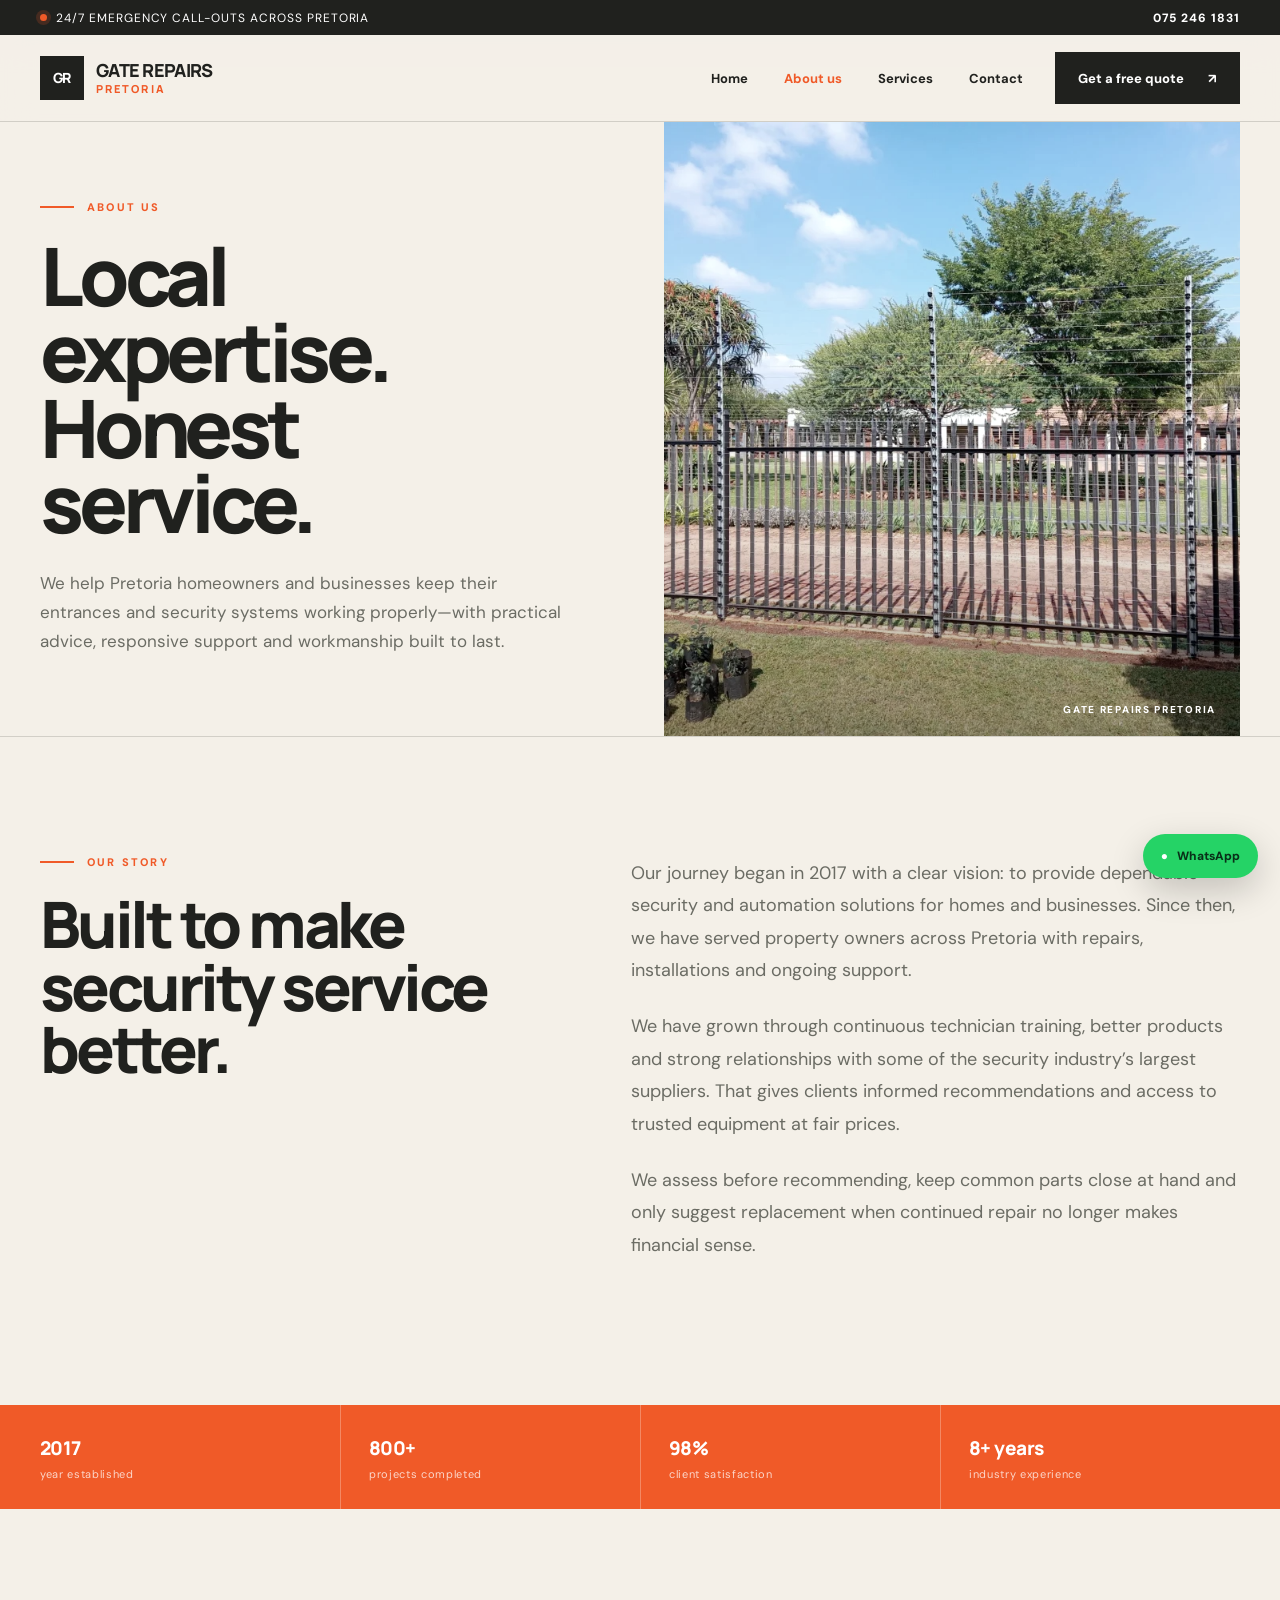
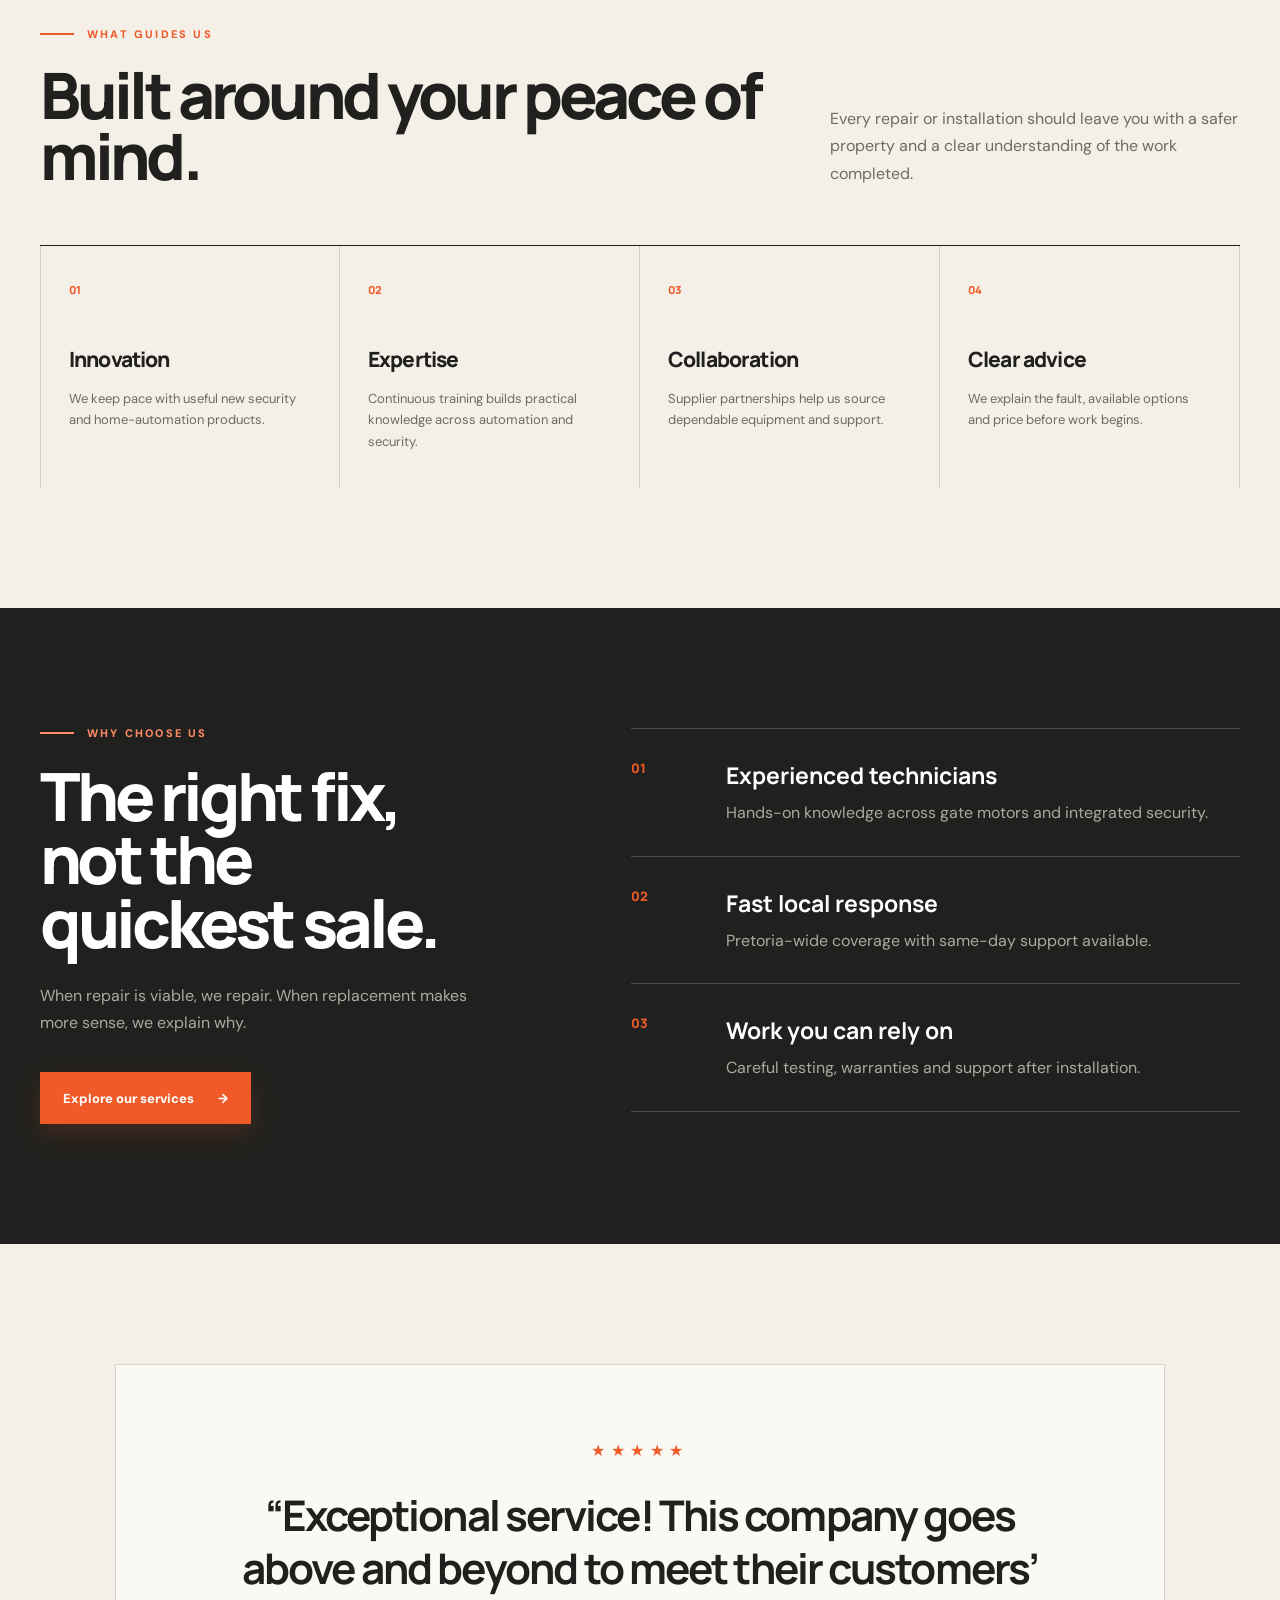
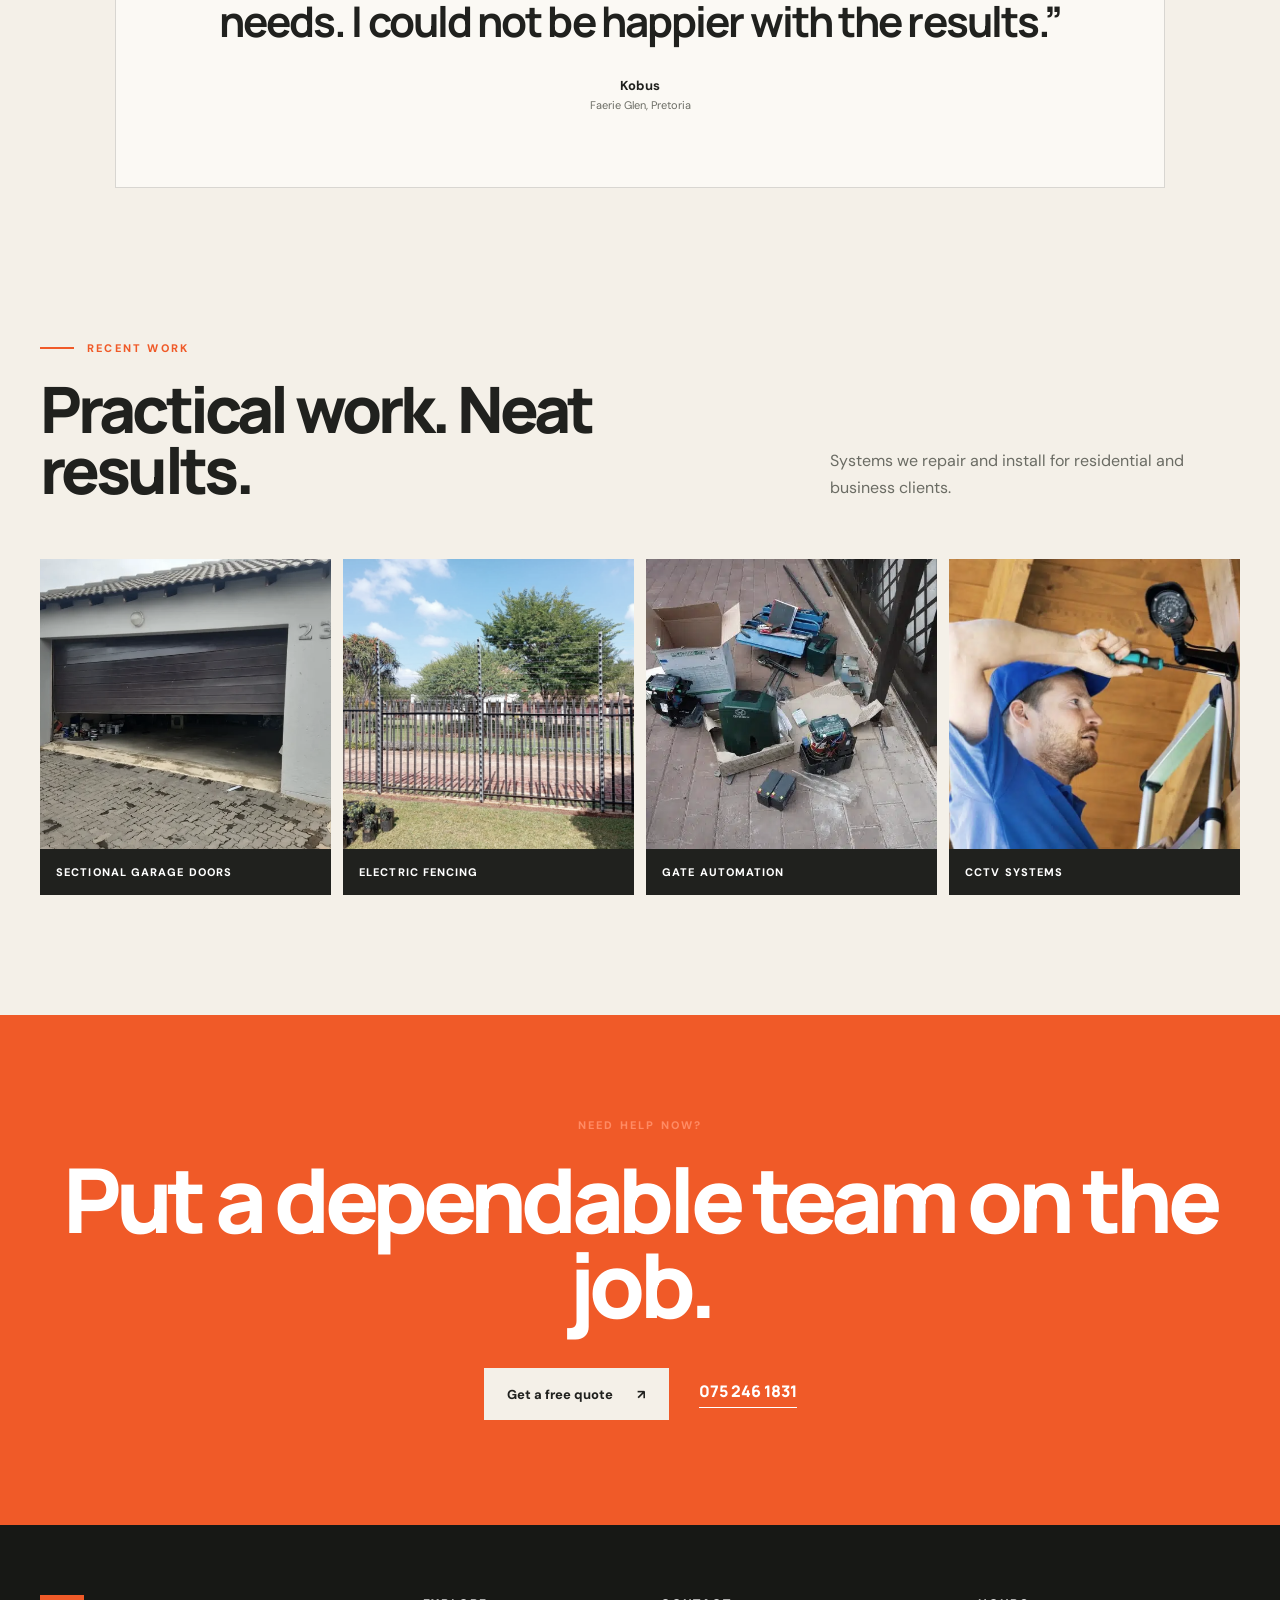
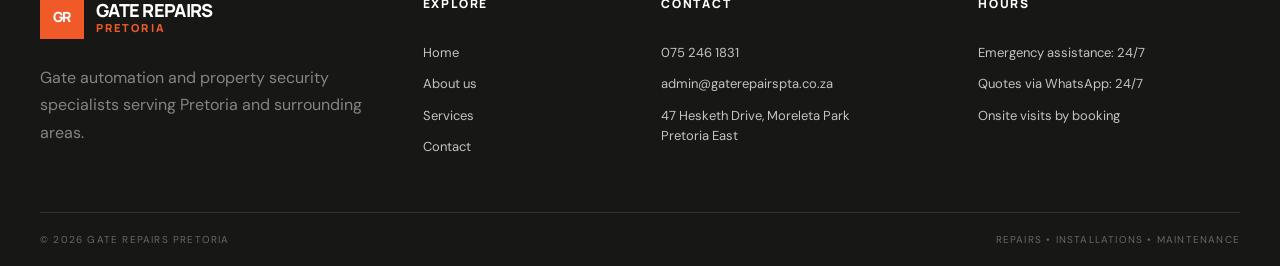
==== about.html @ d284ac5b "Convert website to static HTML structure" ====
<!doctype html>
<html lang="en">
<head>
  <meta charset="utf-8"><meta name="viewport" content="width=device-width,initial-scale=1">
  <title>About Us | Gate Repairs Pretoria</title><meta name="description" content="Our story, values and commitment to dependable gate automation and security services in Pretoria.">
  <link rel="preconnect" href="https://fonts.googleapis.com"><link rel="preconnect" href="https://fonts.gstatic.com" crossorigin><link href="https://fonts.googleapis.com/css2?family=DM+Sans:wght@400;500;600;700&amp;family=Manrope:wght@600;700;800&amp;display=swap" rel="stylesheet"><link rel="stylesheet" href="styles.css"><script src="script.js" defer></script>
</head>
<body>
  <a class="skip-link" href="#content">Skip to content</a>
  <div class="emergency-bar"><div class="shell emergency-inner"><span><i></i> 24/7 emergency call-outs across Pretoria</span><a href="tel:+27752461831">075 246 1831</a></div></div>
  <header class="site-header"><div class="shell nav-wrap"><a class="brand" href="index.html"><span class="brand-mark">GR</span><span>Gate Repairs<small>Pretoria</small></span></a><nav class="desktop-nav" aria-label="Main navigation"><a data-nav href="index.html">Home</a><a data-nav href="about.html">About us</a><a data-nav href="services.html">Services</a><a data-nav href="contact.html">Contact</a></nav><a class="button button-dark nav-cta" href="https://wa.me/27752461831?text=Hi%20Gate%20Repairs%20Pretoria%2C%20I%20would%20like%20a%20free%20quote." target="_blank" rel="noreferrer">Get a free quote <span>↗</span></a><details class="mobile-menu"><summary aria-label="Open navigation"><span></span><span></span><span></span></summary><div><a data-nav href="index.html">Home</a><a data-nav href="about.html">About us</a><a data-nav href="services.html">Services</a><a data-nav href="contact.html">Contact</a></div></details></div></header>
  <main id="content">
    <section class="inner-hero"><div class="shell inner-hero-grid"><div><p class="eyebrow">About us</p><h1>Local expertise. Honest service.</h1><p>We help Pretoria homeowners and businesses keep their entrances and security systems working properly—with practical advice, responsive support and workmanship built to last.</p></div><div class="inner-hero-image"><img src="images/electric-fence.webp" alt="Security installation at a Pretoria property"><span>Gate Repairs Pretoria</span></div></div></section>
    <section class="section story-section"><div class="shell story-grid"><div><p class="eyebrow">Our story</p><h2>Built to make security service better.</h2></div><div class="story-copy"><p>Our journey began in 2017 with a clear vision: to provide dependable security and automation solutions for homes and businesses. Since then, we have served property owners across Pretoria with repairs, installations and ongoing support.</p><p>We have grown through continuous technician training, better products and strong relationships with some of the security industry’s largest suppliers. That gives clients informed recommendations and access to trusted equipment at fair prices.</p><p>We assess before recommending, keep common parts close at hand and only suggest replacement when continued repair no longer makes financial sense.</p></div></div></section>
    <section class="about-proof"><div class="shell proof-grid"><div><strong>2017</strong><span>year established</span></div><div><strong>800+</strong><span>projects completed</span></div><div><strong>98%</strong><span>client satisfaction</span></div><div><strong>8+ years</strong><span>industry experience</span></div></div></section>
    <section class="section values-section"><div class="shell"><div class="section-heading"><div><p class="eyebrow">What guides us</p><h2>Built around your peace of mind.</h2></div><p>Every repair or installation should leave you with a safer property and a clear understanding of the work completed.</p></div><div class="value-grid"><article><span>01</span><h3>Innovation</h3><p>We keep pace with useful new security and home-automation products.</p></article><article><span>02</span><h3>Expertise</h3><p>Continuous training builds practical knowledge across automation and security.</p></article><article><span>03</span><h3>Collaboration</h3><p>Supplier partnerships help us source dependable equipment and support.</p></article><article><span>04</span><h3>Clear advice</h3><p>We explain the fault, available options and price before work begins.</p></article></div></div></section>
    <section class="section process"><div class="shell process-grid"><div class="process-intro"><p class="eyebrow light">Why choose us</p><h2>The right fix, not the quickest sale.</h2><p>When repair is viable, we repair. When replacement makes more sense, we explain why.</p><a class="button button-orange" href="services.html">Explore our services <span>→</span></a></div><ol class="steps"><li><span>01</span><div><h3>Experienced technicians</h3><p>Hands-on knowledge across gate motors and integrated security.</p></div></li><li><span>02</span><div><h3>Fast local response</h3><p>Pretoria-wide coverage with same-day support available.</p></div></li><li><span>03</span><div><h3>Work you can rely on</h3><p>Careful testing, warranties and support after installation.</p></div></li></ol></div></section>
    <section class="section testimonial-section"><div class="shell testimonial-card"><div class="stars">★★★★★</div><blockquote>“Exceptional service! This company goes above and beyond to meet their customers’ needs. I could not be happier with the results.”</blockquote><p><strong>Kobus</strong><span>Faerie Glen, Pretoria</span></p></div></section>
    <section class="section gallery-section"><div class="shell"><div class="section-heading"><div><p class="eyebrow">Recent work</p><h2>Practical work. Neat results.</h2></div><p>Systems we repair and install for residential and business clients.</p></div><div class="about-gallery"><figure><img src="images/garage-door.webp" alt="Sectional garage door installation"><figcaption>Sectional garage doors</figcaption></figure><figure><img src="images/electric-fence.webp" alt="Electric fence installation"><figcaption>Electric fencing</figcaption></figure><figure><img src="images/gate-motor.webp" alt="Gate motor repair"><figcaption>Gate automation</figcaption></figure><figure><img src="images/cctv.webp" alt="Security camera installation"><figcaption>CCTV systems</figcaption></figure></div></div></section>
    <section class="cta-section"><div class="shell cta-inner"><p class="eyebrow light">Need help now?</p><h2>Put a dependable team on the job.</h2><div><a class="button button-light" href="https://wa.me/27752461831?text=Hi%20Gate%20Repairs%20Pretoria%2C%20I%20would%20like%20a%20free%20quote." target="_blank" rel="noreferrer">Get a free quote <span>↗</span></a><a class="cta-call" href="tel:+27752461831">075 246 1831</a></div></div></section>
  </main>
  <footer><div class="shell footer-grid"><div><a class="brand brand-light" href="index.html"><span class="brand-mark">GR</span><span>Gate Repairs<small>Pretoria</small></span></a><p>Gate automation and property security specialists serving Pretoria and surrounding areas.</p></div><div><h3>Explore</h3><a href="index.html">Home</a><a href="about.html">About us</a><a href="services.html">Services</a><a href="contact.html">Contact</a></div><div><h3>Contact</h3><a href="tel:+27752461831">075 246 1831</a><a href="mailto:admin@gaterepairspta.co.za">admin@gaterepairspta.co.za</a><span>47 Hesketh Drive, Moreleta Park<br>Pretoria East</span></div><div><h3>Hours</h3><span>Emergency assistance: 24/7</span><span>Quotes via WhatsApp: 24/7</span><span>Onsite visits by booking</span></div></div><div class="shell footer-bottom"><span>© <span data-year></span> Gate Repairs Pretoria</span><span>Repairs • Installations • Maintenance</span></div></footer>
  <a class="floating-whatsapp" href="https://wa.me/27752461831" target="_blank" rel="noreferrer" aria-label="Chat on WhatsApp"><span>●</span> WhatsApp</a>
</body>
</html>
---- styles.css ----
:root { --cream:#f4f0e8; --paper:#fbf9f4; --ink:#20211e; --orange:#f05a28; --muted:#6b6c64; --line:rgba(32,33,30,.16); --font-display:"Manrope",Arial,sans-serif; --font-body:"DM Sans",Arial,sans-serif; }
* { box-sizing:border-box; }
html { scroll-behavior:smooth; }
body { margin:0; background:var(--cream); color:var(--ink); font-family:var(--font-body),Arial,sans-serif; }
a { color:inherit; text-decoration:none; }
img { display:block; width:100%; }
.skip-link { position:fixed; left:16px; top:-60px; z-index:100; padding:12px 18px; color:white; background:var(--orange); font-weight:800; }
.skip-link:focus { top:16px; }
.desktop-nav a.current { color:var(--orange); }
.shell { width:min(1380px,calc(100% - 80px)); margin-inline:auto; }
.emergency-bar { background:var(--ink); color:white; font-size:12px; letter-spacing:.08em; text-transform:uppercase; }
.emergency-inner { min-height:35px; display:flex; align-items:center; justify-content:space-between; }
.emergency-inner span { display:flex; align-items:center; gap:9px; }
.emergency-inner i { width:7px; height:7px; border-radius:50%; background:var(--orange); box-shadow:0 0 0 4px rgba(240,90,40,.18); }
.emergency-inner a { font-weight:800; }
.site-header { position:sticky; top:0; z-index:30; border-bottom:1px solid var(--line); background:rgba(244,240,232,.94); backdrop-filter:blur(16px); }
.nav-wrap { height:86px; display:flex; align-items:center; justify-content:space-between; gap:32px; }
.brand { display:flex; align-items:center; gap:12px; font-family:var(--font-display),sans-serif; font-weight:800; line-height:.9; font-size:18px; text-transform:uppercase; letter-spacing:-.04em; }
.brand small { display:block; color:var(--orange); font-size:11px; letter-spacing:.19em; margin-top:5px; }
.brand-mark { display:grid; place-items:center; width:44px; height:44px; color:white; background:var(--ink); font-size:14px; letter-spacing:-.04em; }
nav { display:flex; gap:36px; margin-left:auto; }
nav a { font-size:13px; font-weight:700; transition:color .2s ease; }
nav a:hover { color:var(--orange); }
.button { min-height:52px; padding:0 22px; display:inline-flex; align-items:center; justify-content:center; gap:24px; border:1px solid transparent; font-size:13px; font-weight:800; transition:transform .22s ease,box-shadow .22s ease,background .22s ease; }
.button:hover { transform:translateY(-2px); }
.button-dark { color:white; background:var(--ink); }
.button-orange { color:white; background:var(--orange); box-shadow:0 10px 25px rgba(240,90,40,.18); }
.button-light { color:var(--ink); background:var(--cream); }
.hero { overflow:hidden; }
.hero-grid { display:grid; grid-template-columns:52% 48%; min-height:680px; }
.hero-copy { padding:102px 7vw 64px 0; display:flex; flex-direction:column; justify-content:center; }
.eyebrow { margin:0 0 25px; color:var(--orange); font-size:11px; line-height:1; font-weight:800; letter-spacing:.2em; text-transform:uppercase; }
.eyebrow:before { content:""; display:inline-block; width:34px; height:2px; background:currentColor; margin:0 13px 3px 0; }
.eyebrow.light { color:#ff8b64; }
.hero h1,.section h2,.areas h2,.cta-section h2 { margin:0; font-family:var(--font-display),sans-serif; font-weight:800; letter-spacing:-.06em; line-height:.95; }
.hero h1 { font-size:clamp(54px,5.4vw,86px); }
.hero h1 em { color:var(--orange); font-style:normal; }
.hero-lede { max-width:650px; margin:30px 0 34px; color:var(--muted); font-size:18px; line-height:1.65; }
.hero-actions { display:flex; align-items:center; gap:32px; }
.text-link { font-size:14px; font-weight:800; padding-bottom:5px; border-bottom:1px solid var(--ink); }
.text-link span { margin-left:18px; }
.brand-list { margin-top:auto; padding-top:55px; display:flex; align-items:center; flex-wrap:wrap; gap:22px; color:#55564f; }
.brand-list span { font-size:10px; text-transform:uppercase; letter-spacing:.16em; margin-right:10px; }
.brand-list b { font-family:var(--font-display); font-size:12px; letter-spacing:.05em; }
.hero-media { position:relative; min-height:680px; overflow:hidden; }
.hero-media:after { content:""; position:absolute; inset:0; background:linear-gradient(180deg,transparent 55%,rgba(0,0,0,.32)); pointer-events:none; }
.hero-media>img { height:100%; object-fit:cover; filter:saturate(.72) contrast(1.05); transition:transform .8s ease; }
.hero-media:hover>img { transform:scale(1.025); }
.availability-card { position:absolute; z-index:2; left:26px; bottom:28px; background:var(--cream); padding:18px 24px; display:flex; align-items:center; gap:14px; min-width:280px; }
.availability-card strong,.availability-card small { display:block; }
.availability-card strong { font-size:13px; }
.availability-card small { color:var(--muted); font-size:11px; margin-top:4px; }
.pulse { width:10px; height:10px; border-radius:50%; background:#34a853; box-shadow:0 0 0 5px rgba(52,168,83,.15); }
.hero-stamp { position:absolute; z-index:3; top:0; right:0; background:var(--orange); color:white; display:flex; gap:12px; align-items:center; padding:18px 22px; }
.hero-stamp strong { font:800 24px var(--font-display); }
.hero-stamp span { border-left:1px solid rgba(255,255,255,.4); padding-left:12px; font-size:9px; text-transform:uppercase; letter-spacing:.12em; }
.proof { background:var(--ink); color:white; }
.proof-grid { display:grid; grid-template-columns:repeat(4,1fr); }
.proof-grid div { padding:30px 0 28px 28px; border-left:1px solid rgba(255,255,255,.13); }
.proof-grid div:first-child { padding-left:0; border-left:0; }
.proof-grid strong,.proof-grid span { display:block; }
.proof-grid strong { font:800 19px var(--font-display); letter-spacing:-.03em; }
.proof-grid span { color:#aaa9a2; margin-top:6px; font-size:11px; letter-spacing:.06em; }
.section { padding:120px 0; }
.section-heading { display:grid; grid-template-columns:1fr 410px; gap:60px; align-items:end; margin-bottom:58px; }
.section-heading h2,.faq-grid h2 { font-size:clamp(44px,5vw,72px); }
.section-heading>p,.faq-grid>div>p:last-child { color:var(--muted); font-size:16px; line-height:1.7; margin:0; }
.service-grid { display:grid; grid-template-columns:repeat(4,1fr); border-top:1px solid var(--ink); }
.service-card { border-right:1px solid var(--line); transition:background .25s ease,color .25s ease,transform .25s ease; }
.service-card:first-child { border-left:1px solid var(--line); }
.service-card:hover { background:var(--ink); color:white; transform:translateY(-4px); }
.service-image { height:235px; position:relative; overflow:hidden; }
.service-image img { height:100%; object-fit:cover; filter:grayscale(.25); transition:transform .5s ease; }
.service-card:hover .service-image img { transform:scale(1.05); }
.service-image span { position:absolute; top:0; left:0; padding:12px 14px; background:var(--orange); color:white; font:800 12px var(--font-display); }
.service-body { padding:30px 25px 34px; }
.service-body h3 { margin:0 0 15px; font:800 21px var(--font-display); letter-spacing:-.035em; }
.service-body p { min-height:95px; color:var(--muted); line-height:1.6; font-size:13px; }
.service-card:hover .service-body p { color:#b5b4ae; }
.service-body a { display:flex; justify-content:space-between; padding-top:20px; border-top:1px solid currentColor; font-size:12px; font-weight:800; }
.process { background:var(--ink); color:white; }
.process-grid { display:grid; grid-template-columns:.85fr 1.15fr; gap:11vw; align-items:start; }
.process-intro h2 { font-size:clamp(45px,5.2vw,76px); }
.process-intro>p:nth-of-type(2) { color:#aaa9a2; font-size:16px; line-height:1.7; max-width:530px; margin:28px 0 36px; }
.steps { margin:0; padding:0; list-style:none; border-top:1px solid rgba(255,255,255,.18); }
.steps li { display:grid; grid-template-columns:70px 1fr; gap:25px; padding:30px 0; border-bottom:1px solid rgba(255,255,255,.18); }
.steps>li>span { color:var(--orange); font:800 13px var(--font-display); }
.steps h3 { margin:0 0 9px; font:700 23px var(--font-display); }
.steps p { color:#aaa9a2; margin:0; line-height:1.6; }
.section-heading.compact h2 { font-size:clamp(44px,5vw,68px); }
.plan-grid { display:grid; grid-template-columns:repeat(3,1fr); gap:20px; align-items:stretch; }
.plan-card { position:relative; padding:38px; border:1px solid var(--line); background:var(--paper); }
.plan-card.featured { border-color:var(--ink); background:var(--ink); color:white; transform:translateY(-10px); }
.popular { position:absolute; right:0; top:0; color:white; background:var(--orange); padding:9px 13px; font-size:9px; font-weight:800; letter-spacing:.12em; text-transform:uppercase; }
.plan-card>p { margin:0 0 30px; color:var(--orange); text-transform:uppercase; letter-spacing:.14em; font-size:11px; font-weight:800; }
.price { display:flex; align-items:end; gap:8px; padding-bottom:25px; border-bottom:1px solid var(--line); }
.featured .price { border-color:rgba(255,255,255,.18); }
.price strong { font:800 50px var(--font-display); letter-spacing:-.06em; }
.price span { color:var(--muted); font-size:12px; padding-bottom:9px; }
.plan-card ul { margin:28px 0 38px; padding:0; list-style:none; display:grid; gap:15px; }
.plan-card li { display:flex; gap:12px; color:var(--muted); font-size:13px; }
.plan-card li span { color:var(--orange); }
.featured li,.featured .price span { color:#b6b5af; }
.plan-card>a { display:flex; justify-content:space-between; font-size:12px; font-weight:800; padding-top:18px; border-top:1px solid var(--line); }
.featured>a { border-color:rgba(255,255,255,.18); }
.areas { padding:110px 0; background:var(--orange); color:white; }
.areas-grid { display:grid; grid-template-columns:.85fr 1.15fr; gap:10vw; }
.areas h2 { font-size:clamp(44px,5vw,72px); }
.areas .eyebrow { color:white; }
.area-list { display:grid; grid-template-columns:1fr 1fr; }
.area-list span { padding:18px 8px; border-bottom:1px solid rgba(255,255,255,.3); font:700 15px var(--font-display); }
.area-list b { opacity:.65; font-size:10px; letter-spacing:.08em; margin-right:18px; }
.faq-grid { display:grid; grid-template-columns:.75fr 1.25fr; gap:10vw; }
.faq-grid>div>p:last-child { margin-top:28px; max-width:390px; }
.faq-list { border-top:1px solid var(--ink); }
.faq-list details { border-bottom:1px solid var(--line); padding:0 3px; }
.faq-list summary { cursor:pointer; list-style:none; padding:25px 0; display:flex; justify-content:space-between; font:700 18px var(--font-display); }
.faq-list summary::-webkit-details-marker { display:none; }
.faq-list summary span { color:var(--orange); font-size:24px; transition:transform .2s ease; }
.faq-list details[open] summary span { transform:rotate(45deg); }
.faq-list details p { color:var(--muted); line-height:1.7; margin:0; padding:0 50px 25px 0; }
.cta-section { padding:105px 0; background:var(--orange); color:white; }
.cta-inner { text-align:center; }
.cta-inner .eyebrow:before { display:none; }
.cta-section h2 { font-size:clamp(54px,7vw,100px); }
.cta-inner>div { margin-top:42px; display:flex; justify-content:center; align-items:center; gap:30px; }
.cta-call { font:800 16px var(--font-display); border-bottom:1px solid white; padding-bottom:5px; }
footer { padding:70px 0 20px; color:#c4c3bd; background:#171815; }
.footer-grid { display:grid; grid-template-columns:1.25fr .7fr 1fr 1fr; gap:55px; }
.brand-light { color:white; }
.brand-light .brand-mark { background:var(--orange); }
.footer-grid>div:first-child>p { max-width:380px; line-height:1.7; margin:25px 0 0; color:#85857f; }
.footer-grid h3 { color:white; margin:0 0 20px; font:800 12px var(--font-display); text-transform:uppercase; letter-spacing:.15em; }
.footer-grid div:not(:first-child) { display:flex; flex-direction:column; gap:11px; font-size:13px; line-height:1.55; }
.footer-grid a:hover { color:var(--orange); }
.footer-bottom { margin-top:55px; padding-top:20px; border-top:1px solid rgba(255,255,255,.11); display:flex; justify-content:space-between; color:#676862; font-size:10px; text-transform:uppercase; letter-spacing:.12em; }
.floating-whatsapp { position:fixed; right:22px; bottom:22px; z-index:40; display:flex; gap:9px; align-items:center; background:#25d366; color:#092f18; padding:14px 18px; border-radius:30px; font-size:12px; font-weight:800; box-shadow:0 12px 35px rgba(0,0,0,.2); transition:transform .2s ease; }
.floating-whatsapp:hover { transform:translateY(-3px); }
.floating-whatsapp span { color:white; }
.mobile-menu { display:none; position:relative; }
.mobile-menu summary { list-style:none; width:42px; height:42px; display:grid; place-content:center; gap:5px; cursor:pointer; background:var(--ink); }
.mobile-menu summary::-webkit-details-marker { display:none; }
.mobile-menu summary span { width:18px; height:2px; background:white; display:block; }
.mobile-menu>div { position:absolute; right:0; top:52px; width:220px; padding:8px; background:var(--ink); color:white; box-shadow:0 18px 40px rgba(0,0,0,.22); }
.mobile-menu a { display:block; padding:15px 14px; border-bottom:1px solid rgba(255,255,255,.12); font-size:13px; font-weight:700; }
.mobile-menu a:last-child { border-bottom:0; }
.center-link { display:flex; justify-content:center; margin-top:45px; }

.inner-hero { border-bottom:1px solid var(--line); overflow:hidden; }
.inner-hero-grid { min-height:560px; display:grid; grid-template-columns:52% 48%; }
.inner-hero-grid>div:first-child { display:flex; flex-direction:column; justify-content:center; padding:80px 7vw 80px 0; }
.inner-hero h1 { margin:0; max-width:760px; font:800 clamp(54px,6.3vw,96px)/.94 var(--font-display); letter-spacing:-.065em; }
.inner-hero-grid>div:first-child>p:last-child { max-width:650px; margin:28px 0 0; color:var(--muted); font-size:17px; line-height:1.7; }
.inner-hero-image { position:relative; min-height:560px; overflow:hidden; }
.inner-hero-image:after { content:""; position:absolute; inset:0; background:linear-gradient(180deg,transparent 60%,rgba(0,0,0,.35)); }
.inner-hero-image img { width:100%; height:100%; object-fit:cover; filter:saturate(.72) contrast(1.04); }
.inner-hero-image span { position:absolute; z-index:2; right:24px; bottom:20px; color:white; font-size:10px; font-weight:800; letter-spacing:.17em; text-transform:uppercase; }
.story-grid { display:grid; grid-template-columns:.85fr 1.15fr; gap:11vw; }
.story-grid h2,.contact-intro h2 { margin:0; font:800 clamp(44px,5vw,72px)/.98 var(--font-display); letter-spacing:-.055em; }
.story-copy { font-size:18px; line-height:1.8; color:var(--muted); }
.story-copy p { margin:0 0 24px; }
.about-proof { background:var(--orange); color:white; }
.about-proof .proof-grid div { border-color:rgba(255,255,255,.28); }
.about-proof .proof-grid span { color:rgba(255,255,255,.75); }
.value-grid { display:grid; grid-template-columns:repeat(4,1fr); border-top:1px solid var(--ink); }
.value-grid article { padding:32px 28px 36px; border-right:1px solid var(--line); }
.value-grid article:first-child { border-left:1px solid var(--line); }
.value-grid article>span { color:var(--orange); font:800 11px var(--font-display); }
.value-grid h3 { margin:46px 0 15px; font:800 21px var(--font-display); letter-spacing:-.04em; }
.value-grid p { margin:0; color:var(--muted); font-size:13px; line-height:1.65; }
.service-detail-list { border-top:1px solid var(--ink); }
.service-detail-list article { display:grid; grid-template-columns:42% 58%; min-height:450px; border-bottom:1px solid var(--line); }
.service-detail-list article:nth-child(even) .detail-image { order:2; }
.service-detail-list article:nth-child(even) .detail-copy { padding-left:0; padding-right:8vw; }
.detail-image { position:relative; overflow:hidden; }
.detail-image img { height:100%; object-fit:cover; filter:saturate(.75); transition:transform .55s ease; }
.service-detail-list article:hover .detail-image img { transform:scale(1.025); }
.detail-image span { position:absolute; left:0; top:0; padding:13px 15px; color:white; background:var(--orange); font:800 12px var(--font-display); }
.detail-copy { padding:65px 0 60px 8vw; display:flex; flex-direction:column; align-items:flex-start; justify-content:center; }
.detail-copy .eyebrow { max-width:470px; line-height:1.5; }
.detail-copy h2 { font-size:clamp(40px,4.7vw,67px); }
.detail-copy>p:not(.eyebrow) { max-width:650px; color:var(--muted); line-height:1.75; margin:24px 0 18px; }
.detail-copy strong { font-size:12px; color:var(--orange); margin-bottom:32px; }
.contact-grid { display:grid; grid-template-columns:.72fr 1.28fr; gap:8vw; align-items:start; }
.contact-intro>p:last-child { max-width:440px; color:var(--muted); line-height:1.75; margin-top:28px; }
.contact-cards { display:grid; grid-template-columns:1fr 1fr; border-top:1px solid var(--ink); border-left:1px solid var(--line); }
.contact-card { min-height:290px; padding:28px; border-right:1px solid var(--line); border-bottom:1px solid var(--line); display:flex; flex-direction:column; transition:background .25s ease,color .25s ease; }
.contact-card:hover,.contact-card.primary { background:var(--ink); color:white; }
.contact-card>span { color:var(--orange); font:800 11px var(--font-display); }
.contact-card small { margin-top:40px; color:var(--orange); text-transform:uppercase; letter-spacing:.15em; font-size:9px; font-weight:800; }
.contact-card h3 { margin:10px 0 9px; font:800 24px var(--font-display); letter-spacing:-.04em; overflow-wrap:anywhere; }
.contact-card p { margin:0; color:var(--muted); line-height:1.6; font-size:13px; }
.contact-card:hover p,.contact-card.primary p { color:#aaa9a2; }
.contact-card b { margin-top:auto; padding-top:25px; font-size:11px; }
.contact-band { padding:100px 0; background:var(--ink); color:white; }
.contact-band-grid { display:grid; grid-template-columns:.9fr 1.1fr; gap:10vw; }
.contact-band h2 { margin:0; font:800 clamp(42px,5vw,68px)/.98 var(--font-display); letter-spacing:-.055em; }
.contact-band ol { margin:0; padding:0; list-style:none; border-top:1px solid rgba(255,255,255,.18); }
.contact-band li { padding:20px 0; border-bottom:1px solid rgba(255,255,255,.18); color:#c1c0ba; }
.contact-band li span { display:inline-block; width:60px; color:var(--orange); font:800 11px var(--font-display); }
.coverage-grid { display:grid; grid-template-columns:repeat(4,1fr); border-top:1px solid var(--ink); border-left:1px solid var(--line); }
.coverage-grid span { padding:25px 20px; border-right:1px solid var(--line); border-bottom:1px solid var(--line); font:700 15px var(--font-display); }
.coverage-grid b { display:block; color:var(--orange); font-size:9px; letter-spacing:.12em; margin-bottom:18px; }
.home-service-grid { grid-template-columns:repeat(3,1fr); }
.home-service-grid .service-card:nth-child(4) { border-left:1px solid var(--line); }
.testimonial-section { padding-bottom:35px; }
.testimonial-card { max-width:1050px; text-align:center; padding:75px 8vw; border:1px solid var(--line); background:var(--paper); }
.stars { color:var(--orange); letter-spacing:.35em; margin-bottom:28px; }
.testimonial-card blockquote { margin:0 auto; max-width:850px; font:700 clamp(28px,3.3vw,48px)/1.25 var(--font-display); letter-spacing:-.045em; }
.testimonial-card>p { margin:30px 0 0; }
.testimonial-card strong,.testimonial-card span { display:block; }
.testimonial-card strong { font-size:13px; }
.testimonial-card span { color:var(--muted); font-size:11px; margin-top:4px; }
.about-gallery { display:grid; grid-template-columns:repeat(4,1fr); gap:12px; }
.about-gallery figure { margin:0; background:var(--ink); overflow:hidden; }
.about-gallery img { height:290px; object-fit:cover; filter:saturate(.7); transition:transform .45s ease; }
.about-gallery figure:hover img { transform:scale(1.035); }
.about-gallery figcaption { padding:16px; color:white; font-size:11px; font-weight:800; text-transform:uppercase; letter-spacing:.1em; }
.service-directory { position:sticky; top:121px; z-index:20; color:white; background:var(--ink); border-top:1px solid rgba(255,255,255,.1); }
.service-directory .shell { min-height:62px; display:flex; align-items:center; gap:28px; overflow-x:auto; scrollbar-width:none; }
.service-directory .shell::-webkit-scrollbar { display:none; }
.service-directory span { color:#83847e; font-size:9px; font-weight:800; text-transform:uppercase; letter-spacing:.15em; white-space:nowrap; }
.service-directory a { padding:22px 0; color:#cac9c4; font-size:11px; font-weight:800; white-space:nowrap; transition:color .2s ease; }
.service-directory a:hover { color:var(--orange); }
.overview-grid { display:grid; grid-template-columns:repeat(3,1fr); border-top:1px solid var(--ink); border-left:1px solid var(--line); }
.overview-grid article { min-height:260px; display:flex; flex-direction:column; padding:30px; border-right:1px solid var(--line); border-bottom:1px solid var(--line); }
.overview-grid article>span { color:var(--orange); font:800 11px var(--font-display); }
.overview-grid h3 { margin:35px 0 12px; font:800 24px var(--font-display); letter-spacing:-.04em; }
.overview-grid p { margin:0; color:var(--muted); line-height:1.65; }
.overview-grid a { margin-top:auto; padding-top:28px; font-size:11px; font-weight:800; }
.guide-section { padding:120px 0; scroll-margin-top:180px; }
.guide-section.tinted { background:#e8e2d7; }
.guide-section.dark { color:white; background:var(--ink); }
.guide-layout { display:grid; grid-template-columns:.78fr 1.22fr; gap:10vw; }
.guide-aside { position:sticky; top:205px; align-self:start; }
.guide-aside h2,.guide-heading h2 { margin:0; font:800 clamp(45px,5.2vw,74px)/.96 var(--font-display); letter-spacing:-.06em; }
.guide-aside img { height:310px; object-fit:cover; margin-top:42px; filter:saturate(.65); }
.guide-lede { margin:0 0 45px; font-size:20px; line-height:1.75; color:#c3c2bc; }
.feature-list { display:grid; grid-template-columns:1fr 1fr; border-top:1px solid rgba(255,255,255,.18); border-left:1px solid rgba(255,255,255,.18); }
.feature-list article { padding:26px; border-right:1px solid rgba(255,255,255,.18); border-bottom:1px solid rgba(255,255,255,.18); }
.feature-list h3 { margin:0 0 10px; font:700 18px var(--font-display); }
.feature-list p { margin:0; color:#aaa9a2; line-height:1.65; font-size:13px; }
.compact-faq { margin-top:45px; border-color:rgba(255,255,255,.3); }
.compact-faq details { border-color:rgba(255,255,255,.18); }
.compact-faq summary { color:white; }
.compact-faq details p { color:#aaa9a2; }
.guide-heading { display:grid; grid-template-columns:1fr 430px; gap:70px; align-items:end; margin-bottom:55px; }
.guide-heading>p { margin:0; color:var(--muted); line-height:1.7; }
.price-highlights { display:grid; grid-template-columns:repeat(3,1fr); margin-bottom:50px; border-top:1px solid var(--ink); border-left:1px solid var(--line); }
.price-highlights article { padding:30px; border-right:1px solid var(--line); border-bottom:1px solid var(--line); }
.price-highlights span,.price-highlights strong,.price-highlights small { display:block; }
.price-highlights span { color:var(--orange); font-size:9px; font-weight:800; letter-spacing:.14em; text-transform:uppercase; }
.price-highlights strong { margin:25px 0 7px; font:800 clamp(27px,3vw,42px) var(--font-display); letter-spacing:-.055em; }
.price-highlights small { color:var(--muted); }
.two-tables,.split-info { display:grid; grid-template-columns:1fr 1fr; gap:35px; }
.two-tables h3,.split-info h3,.disclosure-grid h3 { font:800 18px var(--font-display); margin:0 0 16px; }
.table-wrap { width:100%; overflow-x:auto; }
table { width:100%; border-collapse:collapse; background:var(--paper); }
th,td { padding:15px 18px; border:1px solid var(--line); text-align:left; font-size:13px; }
th { color:white; background:var(--ink); font-size:10px; text-transform:uppercase; letter-spacing:.08em; }
td:not(:first-child) { font-weight:700; }
.table-note { margin:20px 0 45px; color:var(--muted); font-size:12px; line-height:1.65; }
.info-grid { display:grid; grid-template-columns:repeat(3,1fr); margin-top:45px; border-top:1px solid var(--ink); border-left:1px solid var(--line); }
.info-grid article { padding:30px; border-right:1px solid var(--line); border-bottom:1px solid var(--line); }
.info-grid h3 { margin:0 0 18px; font:800 20px var(--font-display); }
.info-grid p,.info-grid li { color:var(--muted); line-height:1.65; font-size:13px; }
.info-grid ul { margin:0; padding-left:18px; }
.data-disclosure { margin-top:45px; border:1px solid var(--ink); background:var(--paper); }
.data-disclosure>summary { cursor:pointer; list-style:none; display:flex; justify-content:space-between; padding:22px 26px; font:800 14px var(--font-display); }
.data-disclosure>summary::-webkit-details-marker { display:none; }
.data-disclosure>summary span { color:var(--orange); font-size:21px; }
.data-disclosure[open]>summary span { transform:rotate(45deg); }
.disclosure-grid { display:grid; grid-template-columns:1.2fr .8fr; gap:30px; padding:15px 26px 30px; }
.guide-faq { margin-top:55px; }
.split-info { margin-top:45px; }
.solution-grid,.camera-types { display:grid; grid-template-columns:repeat(3,1fr); border-top:1px solid var(--ink); border-left:1px solid var(--line); }
.solution-grid article,.camera-types article { padding:32px; border-right:1px solid var(--line); border-bottom:1px solid var(--line); }
.solution-grid span { color:var(--orange); font:800 10px var(--font-display); }
.solution-grid h3,.camera-types h3 { margin:35px 0 12px; font:800 22px var(--font-display); }
.solution-grid p,.camera-types p { margin:0; color:var(--muted); line-height:1.65; font-size:13px; }
.camera-types { margin-top:35px; }
.camera-types h3 { margin-top:0; }
.brand-panel { margin-top:45px; padding:28px; color:white; background:var(--ink); display:flex; align-items:center; justify-content:space-between; gap:30px; }
.brand-panel p { margin:0; color:#9d9d97; font-size:10px; text-transform:uppercase; letter-spacing:.14em; }
.brand-panel div { display:flex; flex-wrap:wrap; gap:28px; }
.brand-panel strong { font:800 14px var(--font-display); }
.review-grid { display:grid; grid-template-columns:repeat(3,1fr); gap:18px; margin-top:45px; }
.review-grid blockquote { margin:0; padding:28px; border:1px solid var(--line); font:600 16px/1.65 var(--font-display); }
.review-grid cite { display:block; color:var(--orange); margin-top:22px; font:700 10px var(--font-body); text-transform:uppercase; letter-spacing:.1em; }
.alarm-brands { grid-template-columns:1fr 1fr; }
.coverage-groups { display:grid; grid-template-columns:repeat(4,1fr); gap:14px; margin-top:35px; }
.coverage-groups article { padding:25px; background:var(--paper); border:1px solid var(--line); }
.coverage-groups h3 { margin:0 0 12px; font:800 17px var(--font-display); }
.coverage-groups p { margin:0; color:var(--muted); font-size:12px; line-height:1.65; }

@media (max-width:1050px) {
  .shell { width:min(100% - 44px,1380px); }
  nav { display:none; }
  .mobile-menu { display:block; }
  .nav-cta { margin-left:auto; }
  .hero-grid { grid-template-columns:1fr 1fr; }
  .hero-copy { padding-right:5vw; }
  .service-grid { grid-template-columns:1fr 1fr; }
  .home-service-grid { grid-template-columns:1fr 1fr; }
  .home-service-grid .service-card:nth-child(4) { border-left:0; }
  .service-card:first-child { border-left:0; }
  .process-grid,.areas-grid,.faq-grid,.story-grid,.contact-grid,.contact-band-grid { gap:7vw; }
  .value-grid { grid-template-columns:1fr 1fr; }
  .footer-grid { grid-template-columns:1.3fr .7fr 1fr; }
  .footer-grid>div:last-child { grid-column:3; }
  .guide-layout { gap:6vw; }
  .about-gallery,.coverage-groups { grid-template-columns:1fr 1fr; }
}
@media (max-width:760px) {
  .shell { width:calc(100% - 36px); }
  .emergency-inner { min-height:36px; font-size:9px; }
  .nav-wrap { height:72px; }
  .brand-mark { width:38px; height:38px; }
  .brand { font-size:15px; }
  .nav-cta { min-height:42px; padding:0 14px; gap:10px; font-size:11px; }
  .mobile-menu { margin-left:-20px; }
  .nav-cta { display:none; }
  .hero-grid { display:flex; flex-direction:column; }
  .hero-copy { padding:70px 0 45px; }
  .hero h1 { font-size:clamp(48px,14vw,68px); }
  .hero-lede { font-size:16px; margin:25px 0 28px; }
  .hero-actions { align-items:flex-start; flex-direction:column; gap:23px; }
  .brand-list { padding-top:48px; gap:16px; }
  .brand-list span { flex-basis:100%; }
  .hero-media { min-height:470px; margin:0 -18px; }
  .availability-card { left:18px; bottom:18px; min-width:auto; right:85px; padding:15px; }
  .hero-stamp { padding:13px; }
  .hero-stamp strong { font-size:19px; }
  .proof-grid { grid-template-columns:1fr 1fr; }
  .proof-grid div { padding:22px 0 22px 18px; border-bottom:1px solid rgba(255,255,255,.12); }
  .proof-grid div:nth-child(odd) { padding-left:0; border-left:0; }
  .section { padding:82px 0; }
  .section-heading { grid-template-columns:1fr; gap:26px; margin-bottom:38px; }
  .section-heading h2,.faq-grid h2 { font-size:48px; }
  .service-grid { grid-template-columns:1fr; }
  .home-service-grid { grid-template-columns:1fr; }
  .service-card { border-left:0; border-right:0; border-bottom:1px solid var(--line); }
  .service-image { height:250px; }
  .service-body p { min-height:0; margin-bottom:25px; }
  .process-grid,.areas-grid,.faq-grid { grid-template-columns:1fr; gap:60px; }
  .inner-hero-grid { display:flex; flex-direction:column; }
  .inner-hero-grid>div:first-child { padding:65px 0 55px; }
  .inner-hero h1 { font-size:54px; }
  .inner-hero-image { min-height:380px; margin:0 -18px; }
  .story-grid,.contact-grid,.contact-band-grid { grid-template-columns:1fr; gap:55px; }
  .value-grid { grid-template-columns:1fr; }
  .value-grid article,.value-grid article:first-child { border-left:0; border-right:0; border-bottom:1px solid var(--line); }
  .service-detail-list article { display:flex; flex-direction:column; }
  .service-detail-list article:nth-child(even) .detail-image { order:0; }
  .detail-image { min-height:280px; }
  .detail-copy,.service-detail-list article:nth-child(even) .detail-copy { padding:42px 0 55px; }
  .contact-cards { grid-template-columns:1fr; }
  .coverage-grid { grid-template-columns:1fr 1fr; }
  .service-directory { top:108px; }
  .service-directory .shell { gap:22px; }
  .overview-grid,.price-highlights,.info-grid,.solution-grid,.camera-types,.review-grid { grid-template-columns:1fr; }
  .guide-section { padding:82px 0; scroll-margin-top:165px; }
  .guide-layout,.guide-heading,.two-tables,.split-info,.disclosure-grid { grid-template-columns:1fr; }
  .guide-aside { position:static; }
  .guide-aside img { height:280px; }
  .feature-list,.alarm-brands { grid-template-columns:1fr; }
  .brand-panel { align-items:flex-start; flex-direction:column; }
  .about-gallery,.coverage-groups { grid-template-columns:1fr; }
  .about-gallery img { height:260px; }
  .process-intro h2,.areas h2 { font-size:50px; }
  .plan-grid { grid-template-columns:1fr; }
  .plan-card.featured { transform:none; }
  .areas { padding:82px 0; }
  .area-list { grid-template-columns:1fr; }
  .faq-list summary { font-size:16px; }
  .cta-inner>div { flex-direction:column; }
  .cta-section h2 { font-size:55px; }
  .footer-grid { grid-template-columns:1fr; gap:40px; }
  .footer-grid>div:last-child { grid-column:auto; }
  .footer-bottom { flex-direction:column; gap:10px; }
  .floating-whatsapp { right:14px; bottom:14px; }
}
@media (prefers-reduced-motion:reduce) { html { scroll-behavior:auto; } *,*:before,*:after { transition:none!important; } }
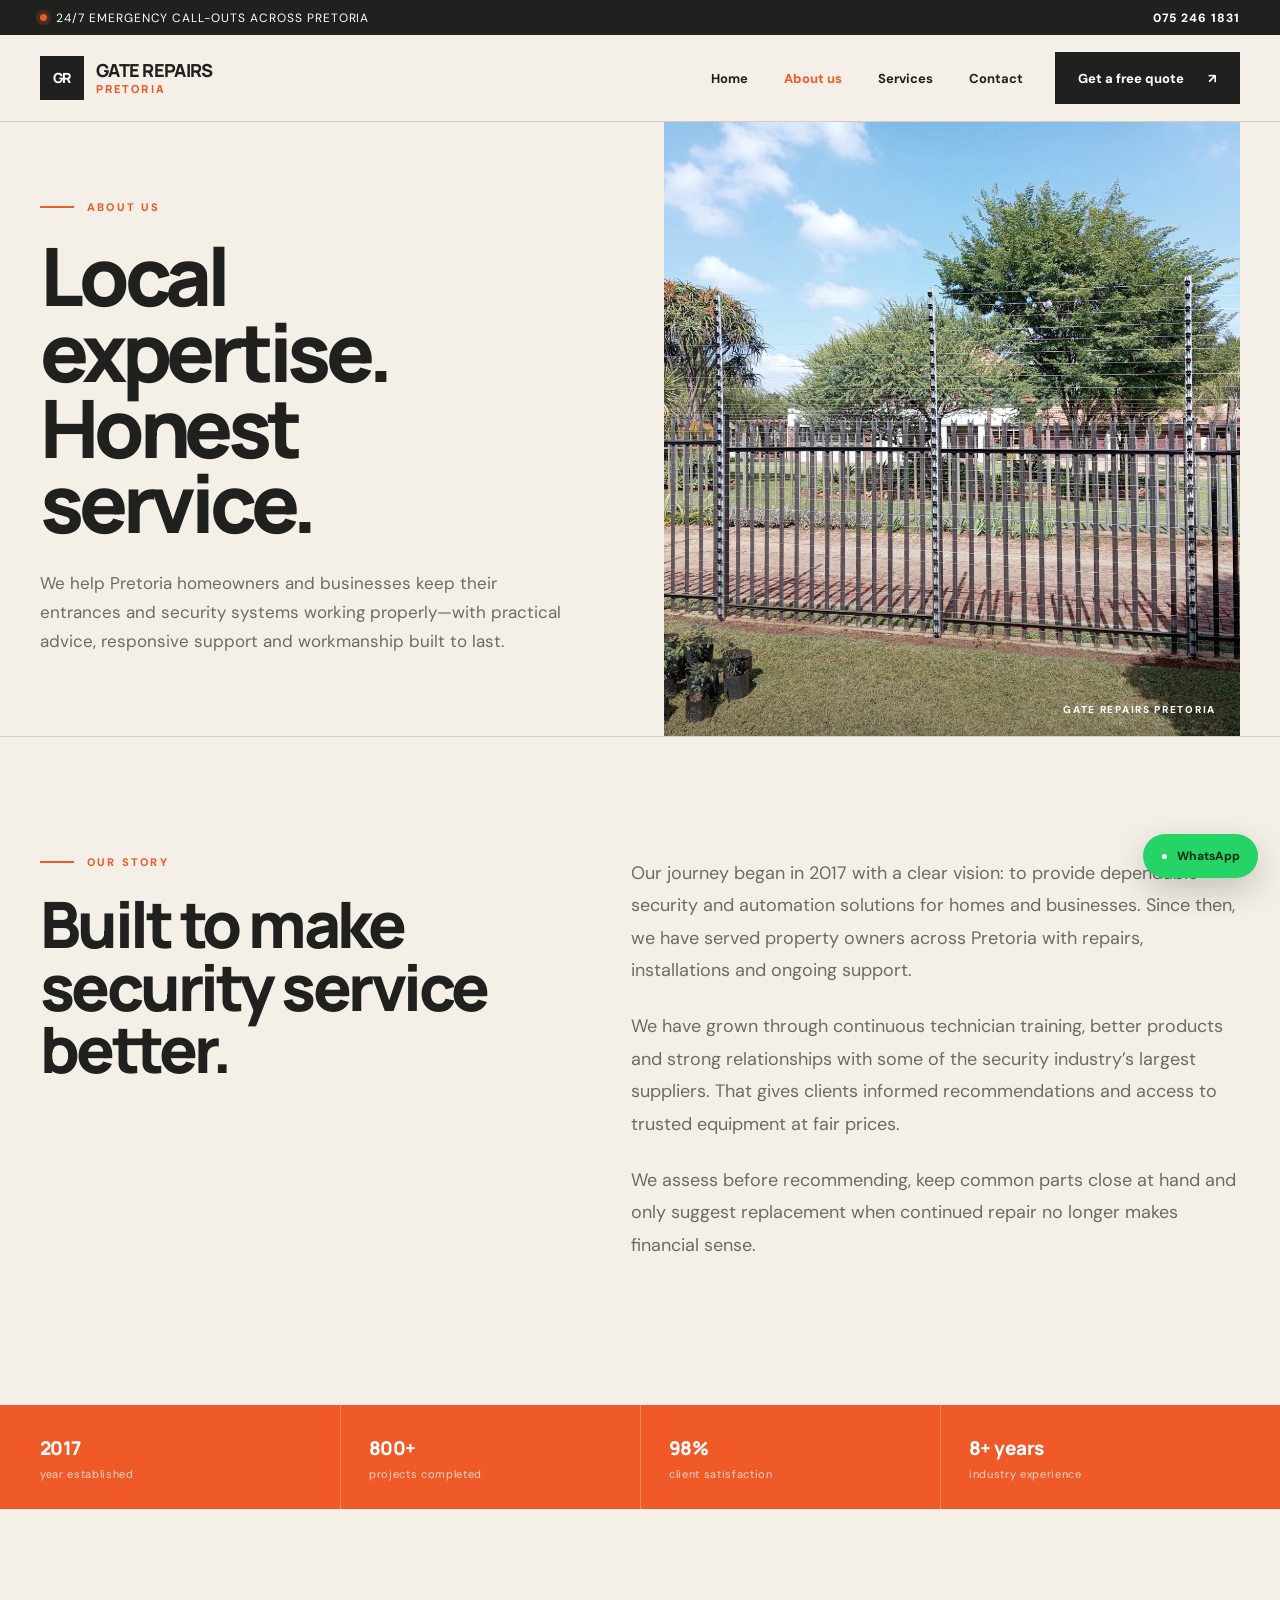
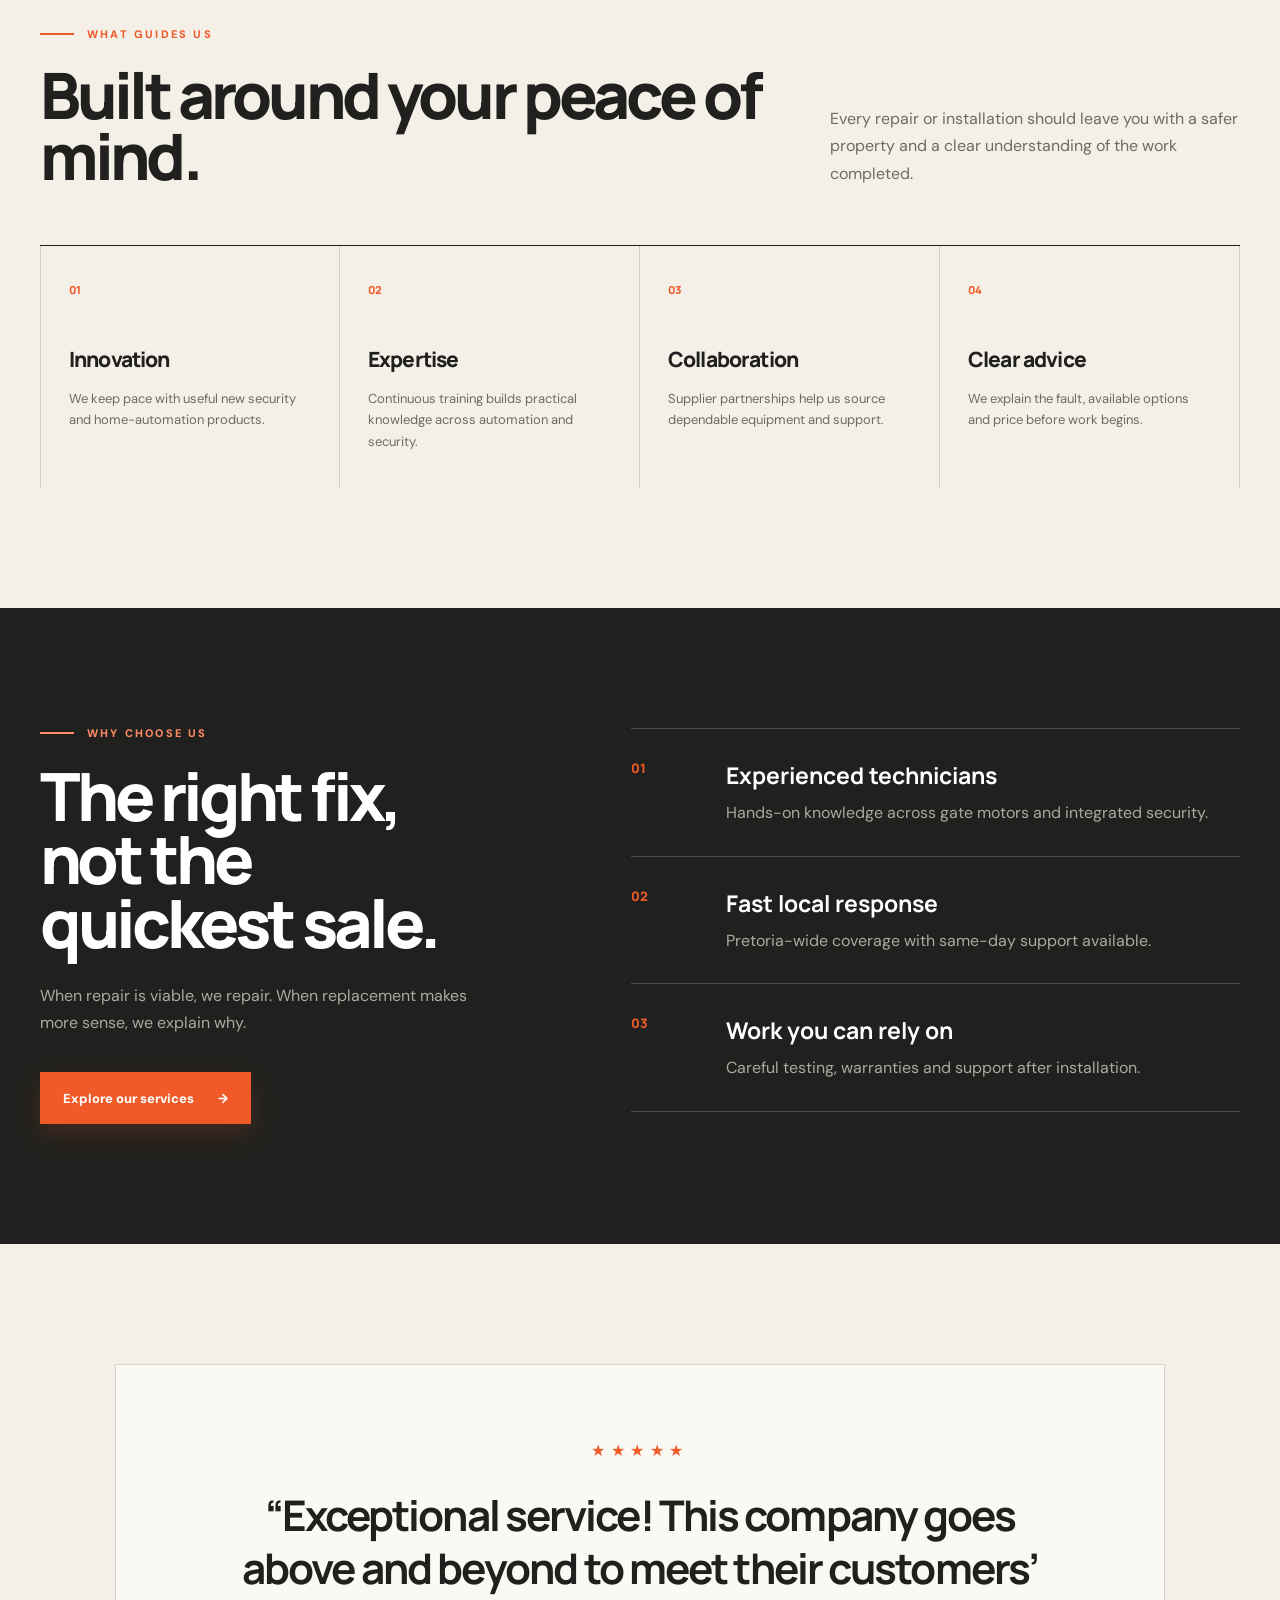
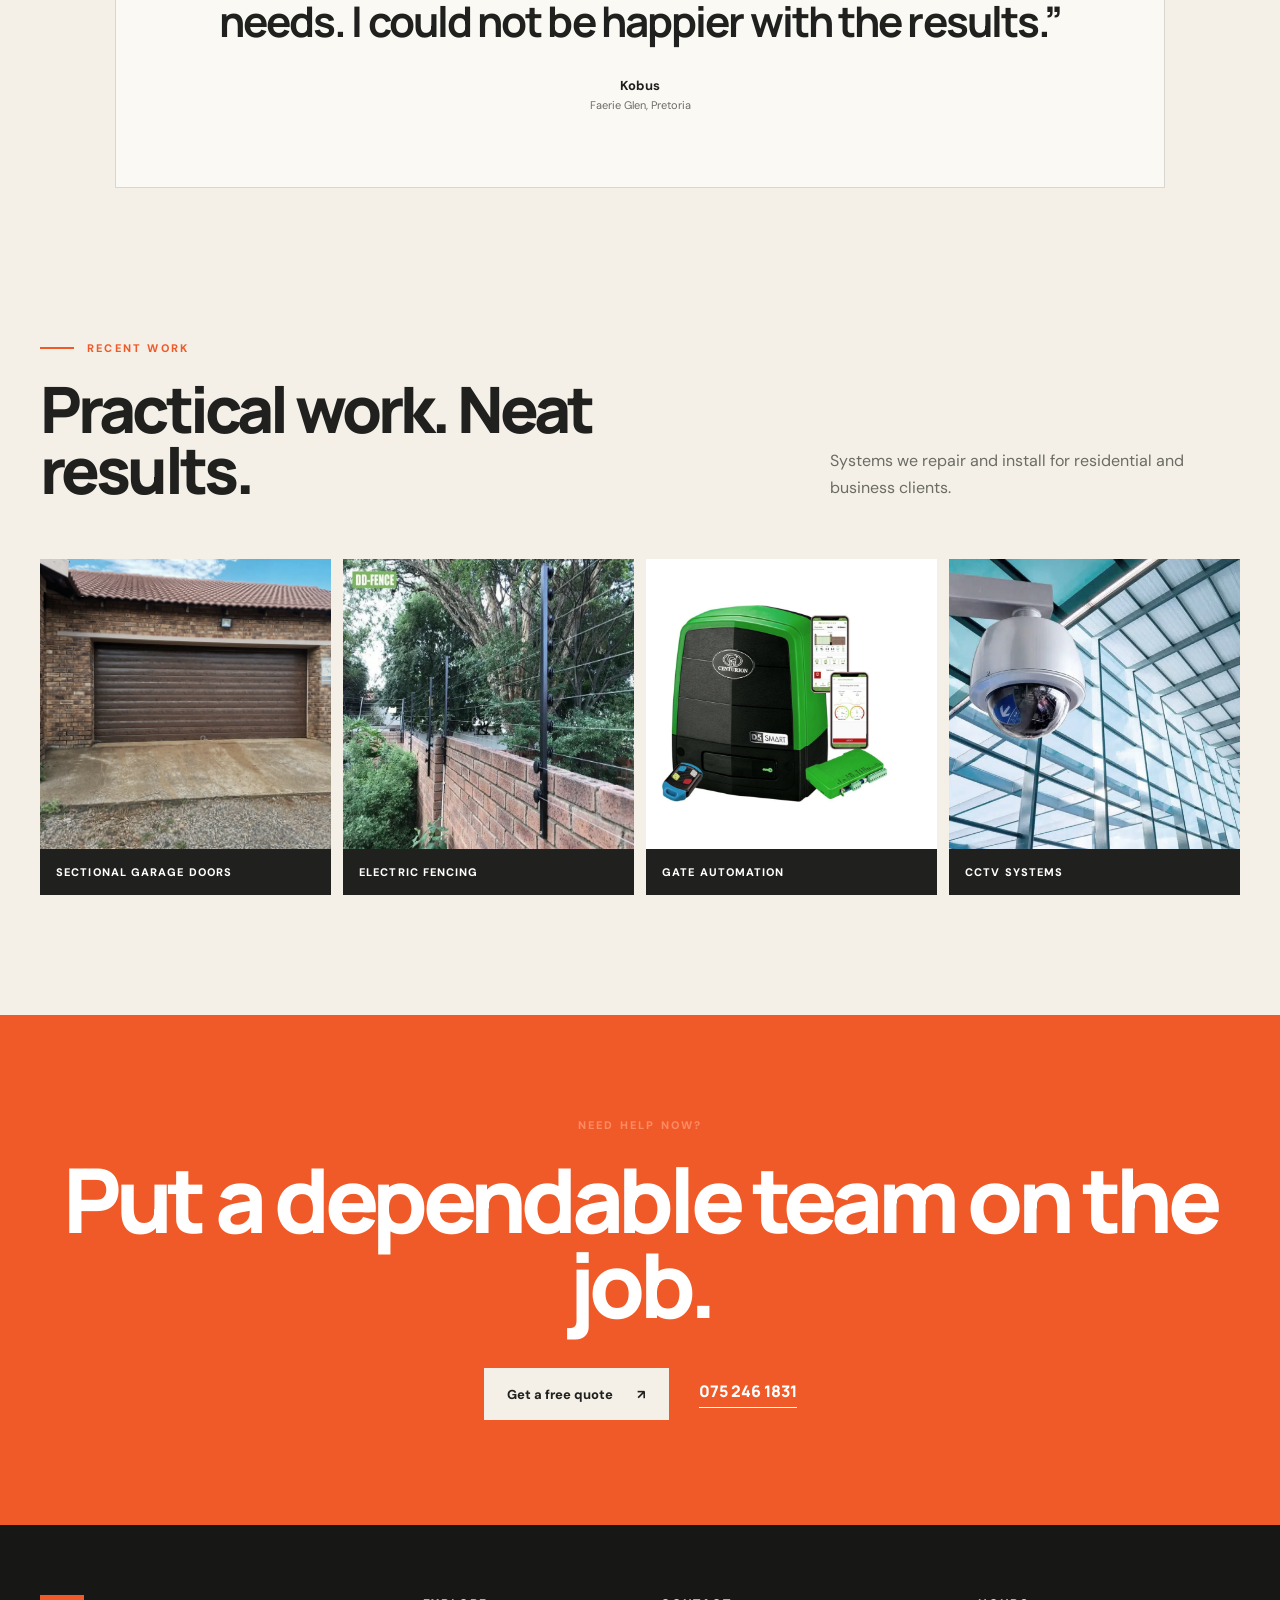
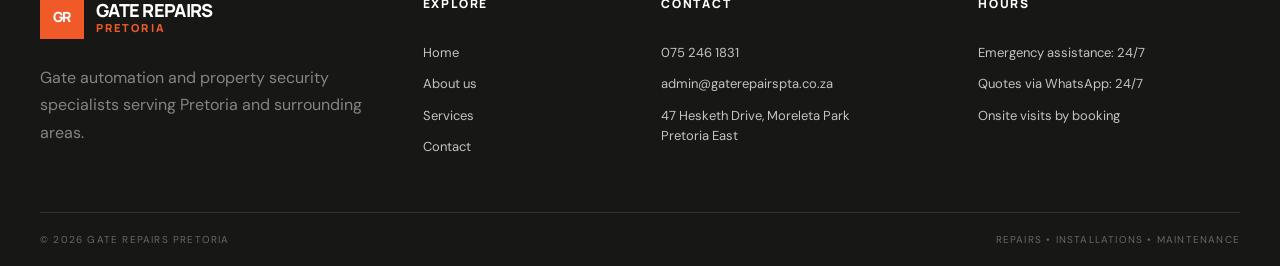
==== commit 74cad044: "Use expanded service image library" ====
--- a/about.html
+++ b/about.html
@@ -10,13 +10,13 @@
   <div class="emergency-bar"><div class="shell emergency-inner"><span><i></i> 24/7 emergency call-outs across Pretoria</span><a href="tel:+27752461831">075 246 1831</a></div></div>
   <header class="site-header"><div class="shell nav-wrap"><a class="brand" href="index.html"><span class="brand-mark">GR</span><span>Gate Repairs<small>Pretoria</small></span></a><nav class="desktop-nav" aria-label="Main navigation"><a data-nav href="index.html">Home</a><a data-nav href="about.html">About us</a><a data-nav href="services.html">Services</a><a data-nav href="contact.html">Contact</a></nav><a class="button button-dark nav-cta" href="https://wa.me/27752461831?text=Hi%20Gate%20Repairs%20Pretoria%2C%20I%20would%20like%20a%20free%20quote." target="_blank" rel="noreferrer">Get a free quote <span>↗</span></a><details class="mobile-menu"><summary aria-label="Open navigation"><span></span><span></span><span></span></summary><div><a data-nav href="index.html">Home</a><a data-nav href="about.html">About us</a><a data-nav href="services.html">Services</a><a data-nav href="contact.html">Contact</a></div></details></div></header>
   <main id="content">
-    <section class="inner-hero"><div class="shell inner-hero-grid"><div><p class="eyebrow">About us</p><h1>Local expertise. Honest service.</h1><p>We help Pretoria homeowners and businesses keep their entrances and security systems working properly—with practical advice, responsive support and workmanship built to last.</p></div><div class="inner-hero-image"><img src="images/electric-fence.webp" alt="Security installation at a Pretoria property"><span>Gate Repairs Pretoria</span></div></div></section>
+    <section class="inner-hero"><div class="shell inner-hero-grid"><div><p class="eyebrow">About us</p><h1>Local expertise. Honest service.</h1><p>We help Pretoria homeowners and businesses keep their entrances and security systems working properly—with practical advice, responsive support and workmanship built to last.</p></div><div class="inner-hero-image"><img src="images/electric-fence/freestanding-installation.jpg" alt="Freestanding electric fence installation at a Pretoria property"><span>Gate Repairs Pretoria</span></div></div></section>
     <section class="section story-section"><div class="shell story-grid"><div><p class="eyebrow">Our story</p><h2>Built to make security service better.</h2></div><div class="story-copy"><p>Our journey began in 2017 with a clear vision: to provide dependable security and automation solutions for homes and businesses. Since then, we have served property owners across Pretoria with repairs, installations and ongoing support.</p><p>We have grown through continuous technician training, better products and strong relationships with some of the security industry’s largest suppliers. That gives clients informed recommendations and access to trusted equipment at fair prices.</p><p>We assess before recommending, keep common parts close at hand and only suggest replacement when continued repair no longer makes financial sense.</p></div></div></section>
     <section class="about-proof"><div class="shell proof-grid"><div><strong>2017</strong><span>year established</span></div><div><strong>800+</strong><span>projects completed</span></div><div><strong>98%</strong><span>client satisfaction</span></div><div><strong>8+ years</strong><span>industry experience</span></div></div></section>
     <section class="section values-section"><div class="shell"><div class="section-heading"><div><p class="eyebrow">What guides us</p><h2>Built around your peace of mind.</h2></div><p>Every repair or installation should leave you with a safer property and a clear understanding of the work completed.</p></div><div class="value-grid"><article><span>01</span><h3>Innovation</h3><p>We keep pace with useful new security and home-automation products.</p></article><article><span>02</span><h3>Expertise</h3><p>Continuous training builds practical knowledge across automation and security.</p></article><article><span>03</span><h3>Collaboration</h3><p>Supplier partnerships help us source dependable equipment and support.</p></article><article><span>04</span><h3>Clear advice</h3><p>We explain the fault, available options and price before work begins.</p></article></div></div></section>
     <section class="section process"><div class="shell process-grid"><div class="process-intro"><p class="eyebrow light">Why choose us</p><h2>The right fix, not the quickest sale.</h2><p>When repair is viable, we repair. When replacement makes more sense, we explain why.</p><a class="button button-orange" href="services.html">Explore our services <span>→</span></a></div><ol class="steps"><li><span>01</span><div><h3>Experienced technicians</h3><p>Hands-on knowledge across gate motors and integrated security.</p></div></li><li><span>02</span><div><h3>Fast local response</h3><p>Pretoria-wide coverage with same-day support available.</p></div></li><li><span>03</span><div><h3>Work you can rely on</h3><p>Careful testing, warranties and support after installation.</p></div></li></ol></div></section>
     <section class="section testimonial-section"><div class="shell testimonial-card"><div class="stars">★★★★★</div><blockquote>“Exceptional service! This company goes above and beyond to meet their customers’ needs. I could not be happier with the results.”</blockquote><p><strong>Kobus</strong><span>Faerie Glen, Pretoria</span></p></div></section>
-    <section class="section gallery-section"><div class="shell"><div class="section-heading"><div><p class="eyebrow">Recent work</p><h2>Practical work. Neat results.</h2></div><p>Systems we repair and install for residential and business clients.</p></div><div class="about-gallery"><figure><img src="images/garage-door.webp" alt="Sectional garage door installation"><figcaption>Sectional garage doors</figcaption></figure><figure><img src="images/electric-fence.webp" alt="Electric fence installation"><figcaption>Electric fencing</figcaption></figure><figure><img src="images/gate-motor.webp" alt="Gate motor repair"><figcaption>Gate automation</figcaption></figure><figure><img src="images/cctv.webp" alt="Security camera installation"><figcaption>CCTV systems</figcaption></figure></div></div></section>
+    <section class="section gallery-section"><div class="shell"><div class="section-heading"><div><p class="eyebrow">Recent work</p><h2>Practical work. Neat results.</h2></div><p>Systems we repair and install for residential and business clients.</p></div><div class="about-gallery"><figure><img src="images/garage-doors/woodlook-double-door.jpg" alt="Wood-look double sectional garage door" loading="lazy"><figcaption>Sectional garage doors</figcaption></figure><figure><img src="images/electric-fence/wall-top-installation.jpg" alt="Wall-top electric fence installation" loading="lazy"><figcaption>Electric fencing</figcaption></figure><figure class="product-frame"><img src="images/gate-motor/centurion-d5-smart.jpg" alt="Centurion D5 Smart gate motor" loading="lazy"><figcaption>Gate automation</figcaption></figure><figure><img src="images/cctv/dome-camera-installation.jpg" alt="Dome security camera installation" loading="lazy"><figcaption>CCTV systems</figcaption></figure></div></div></section>
     <section class="cta-section"><div class="shell cta-inner"><p class="eyebrow light">Need help now?</p><h2>Put a dependable team on the job.</h2><div><a class="button button-light" href="https://wa.me/27752461831?text=Hi%20Gate%20Repairs%20Pretoria%2C%20I%20would%20like%20a%20free%20quote." target="_blank" rel="noreferrer">Get a free quote <span>↗</span></a><a class="cta-call" href="tel:+27752461831">075 246 1831</a></div></div></section>
   </main>
   <footer><div class="shell footer-grid"><div><a class="brand brand-light" href="index.html"><span class="brand-mark">GR</span><span>Gate Repairs<small>Pretoria</small></span></a><p>Gate automation and property security specialists serving Pretoria and surrounding areas.</p></div><div><h3>Explore</h3><a href="index.html">Home</a><a href="about.html">About us</a><a href="services.html">Services</a><a href="contact.html">Contact</a></div><div><h3>Contact</h3><a href="tel:+27752461831">075 246 1831</a><a href="mailto:admin@gaterepairspta.co.za">admin@gaterepairspta.co.za</a><span>47 Hesketh Drive, Moreleta Park<br>Pretoria East</span></div><div><h3>Hours</h3><span>Emergency assistance: 24/7</span><span>Quotes via WhatsApp: 24/7</span><span>Onsite visits by booking</span></div></div><div class="shell footer-bottom"><span>© <span data-year></span> Gate Repairs Pretoria</span><span>Repairs • Installations • Maintenance</span></div></footer>
--- a/styles.css
+++ b/styles.css
@@ -26,6 +26,19 @@
 .button-dark { color:white; background:var(--ink); }
 .button-orange { color:white; background:var(--orange); box-shadow:0 10px 25px rgba(240,90,40,.18); }
 .button-light { color:var(--ink); background:var(--cream); }
+.poster-hero { position:relative; min-height:clamp(610px,52.5vw,790px); overflow:hidden; background:#f6f2e9; }
+.poster-background { position:absolute; inset:0; width:100%; height:100%; object-fit:cover; object-position:center right; }
+.poster-copy { position:absolute; z-index:2; inset:0 auto 0 0; width:50%; display:flex; flex-direction:column; justify-content:center; padding:55px 5vw 55px max(48px,calc((100vw - 1380px)/2)); background:linear-gradient(90deg,#f6f2e9 0%,#f6f2e9 78%,rgba(246,242,233,.98) 88%,rgba(246,242,233,0) 100%); }
+.poster-rule { width:min(410px,86%); height:4px; margin-bottom:27px; background:var(--ink); }
+.poster-rule.short { margin:22px 0 18px; height:3px; }
+.poster-copy h1 { margin:0; font:800 clamp(62px,6.8vw,108px)/.84 var(--font-display); letter-spacing:-.075em; text-transform:uppercase; }
+.poster-copy h1 span,.poster-copy h1 em { display:block; }
+.poster-copy h1 em { color:var(--orange); font-style:normal; }
+.poster-copy>p { margin:0; font:800 clamp(22px,2.1vw,35px)/1.12 var(--font-display); letter-spacing:-.045em; text-transform:uppercase; }
+.poster-badge { width:max-content; margin-top:24px; display:flex; align-items:center; gap:13px; padding:12px 17px; color:white; background:var(--orange); font:800 18px var(--font-display); text-transform:uppercase; letter-spacing:.02em; transition:transform .2s ease,box-shadow .2s ease; }
+.poster-badge:hover { transform:translateY(-2px); box-shadow:0 12px 28px rgba(240,90,40,.25); }
+.poster-badge strong { font-size:24px; }
+.poster-badge b { margin-left:5px; }
 .hero { overflow:hidden; }
 .hero-grid { display:grid; grid-template-columns:52% 48%; min-height:680px; }
 .hero-copy { padding:102px 7vw 64px 0; display:flex; flex-direction:column; justify-content:center; }
@@ -216,6 +229,7 @@
 .about-gallery img { height:290px; object-fit:cover; filter:saturate(.7); transition:transform .45s ease; }
 .about-gallery figure:hover img { transform:scale(1.035); }
 .about-gallery figcaption { padding:16px; color:white; font-size:11px; font-weight:800; text-transform:uppercase; letter-spacing:.1em; }
+.about-gallery .product-frame img { object-fit:contain; padding:14px; background:white; }
 .service-directory { position:sticky; top:121px; z-index:20; color:white; background:var(--ink); border-top:1px solid rgba(255,255,255,.1); }
 .service-directory .shell { min-height:62px; display:flex; align-items:center; gap:28px; overflow-x:auto; scrollbar-width:none; }
 .service-directory .shell::-webkit-scrollbar { display:none; }
@@ -235,6 +249,18 @@
 .guide-aside { position:sticky; top:205px; align-self:start; }
 .guide-aside h2,.guide-heading h2 { margin:0; font:800 clamp(45px,5.2vw,74px)/.96 var(--font-display); letter-spacing:-.06em; }
 .guide-aside img { height:310px; object-fit:cover; margin-top:42px; filter:saturate(.65); }
+.guide-aside img.product-photo { object-fit:contain; padding:18px; background:white; filter:none; }
+.service-gallery { display:grid; gap:12px; margin:0 0 52px; }
+.service-gallery.three { grid-template-columns:repeat(3,1fr); }
+.service-gallery.four { grid-template-columns:repeat(4,1fr); }
+.service-gallery.six { grid-template-columns:repeat(3,1fr); }
+.service-gallery figure { margin:0; overflow:hidden; background:var(--ink); }
+.service-gallery img { height:260px; object-fit:cover; transition:transform .4s ease; }
+.service-gallery figure:hover img { transform:scale(1.025); }
+.service-gallery figcaption { padding:14px 16px; color:white; font-size:10px; font-weight:800; text-transform:uppercase; letter-spacing:.1em; }
+.service-gallery .product-frame img { object-fit:contain; padding:14px; background:white; }
+.alarm-product-row { display:grid; grid-template-columns:1fr 1fr; gap:12px; margin-bottom:30px; }
+.alarm-product-row img { height:210px; object-fit:contain; padding:12px; background:white; }
 .guide-lede { margin:0 0 45px; font-size:20px; line-height:1.75; color:#c3c2bc; }
 .feature-list { display:grid; grid-template-columns:1fr 1fr; border-top:1px solid rgba(255,255,255,.18); border-left:1px solid rgba(255,255,255,.18); }
 .feature-list article { padding:26px; border-right:1px solid rgba(255,255,255,.18); border-bottom:1px solid rgba(255,255,255,.18); }
@@ -299,6 +325,8 @@
   .mobile-menu { display:block; }
   .nav-cta { margin-left:auto; }
   .hero-grid { grid-template-columns:1fr 1fr; }
+  .poster-copy { width:57%; }
+  .poster-copy h1 { font-size:clamp(60px,8.5vw,88px); }
   .hero-copy { padding-right:5vw; }
   .service-grid { grid-template-columns:1fr 1fr; }
   .home-service-grid { grid-template-columns:1fr 1fr; }
@@ -310,6 +338,7 @@
   .footer-grid>div:last-child { grid-column:3; }
   .guide-layout { gap:6vw; }
   .about-gallery,.coverage-groups { grid-template-columns:1fr 1fr; }
+  .service-gallery.four { grid-template-columns:1fr 1fr; }
 }
 @media (max-width:760px) {
   .shell { width:calc(100% - 36px); }
@@ -320,6 +349,15 @@
   .nav-cta { min-height:42px; padding:0 14px; gap:10px; font-size:11px; }
   .mobile-menu { margin-left:-20px; }
   .nav-cta { display:none; }
+  .poster-hero { min-height:0; display:flex; flex-direction:column; }
+  .poster-background { position:relative; inset:auto; order:2; width:100%; height:auto; aspect-ratio:1/1; object-fit:cover; object-position:right center; }
+  .poster-copy { position:relative; order:1; width:100%; min-height:0; padding:38px 18px 32px; justify-content:flex-start; background:#f6f2e9; }
+  .poster-rule { width:76%; height:3px; margin-bottom:18px; }
+  .poster-rule.short { width:76%; margin:16px 0 13px; }
+  .poster-copy h1 { font-size:clamp(48px,15vw,64px); line-height:.86; letter-spacing:-.065em; }
+  .poster-copy>p { font-size:clamp(18px,5.5vw,22px); line-height:1.15; }
+  .poster-badge { margin-top:18px; gap:10px; font-size:13px; padding:10px 13px; }
+  .poster-badge strong { font-size:18px; }
   .hero-grid { display:flex; flex-direction:column; }
   .hero-copy { padding:70px 0 45px; }
   .hero h1 { font-size:clamp(48px,14vw,68px); }
@@ -363,6 +401,8 @@
   .guide-layout,.guide-heading,.two-tables,.split-info,.disclosure-grid { grid-template-columns:1fr; }
   .guide-aside { position:static; }
   .guide-aside img { height:280px; }
+  .service-gallery.three,.service-gallery.four,.service-gallery.six,.alarm-product-row { grid-template-columns:1fr; }
+  .service-gallery img { height:240px; }
   .feature-list,.alarm-brands { grid-template-columns:1fr; }
   .brand-panel { align-items:flex-start; flex-direction:column; }
   .about-gallery,.coverage-groups { grid-template-columns:1fr; }
@@ -380,4 +420,13 @@
   .footer-bottom { flex-direction:column; gap:10px; }
   .floating-whatsapp { right:14px; bottom:14px; }
 }
+@media (max-width:380px) {
+  .emergency-inner { font-size:7.5px; letter-spacing:.045em; }
+  .emergency-inner i { width:6px; height:6px; }
+  .poster-copy { padding-top:32px; }
+  .poster-copy h1 { font-size:46px; }
+  .poster-badge b { display:none; }
+  .proof-grid strong { font-size:16px; }
+  .proof-grid span { font-size:9px; }
+}
 @media (prefers-reduced-motion:reduce) { html { scroll-behavior:auto; } *,*:before,*:after { transition:none!important; } }
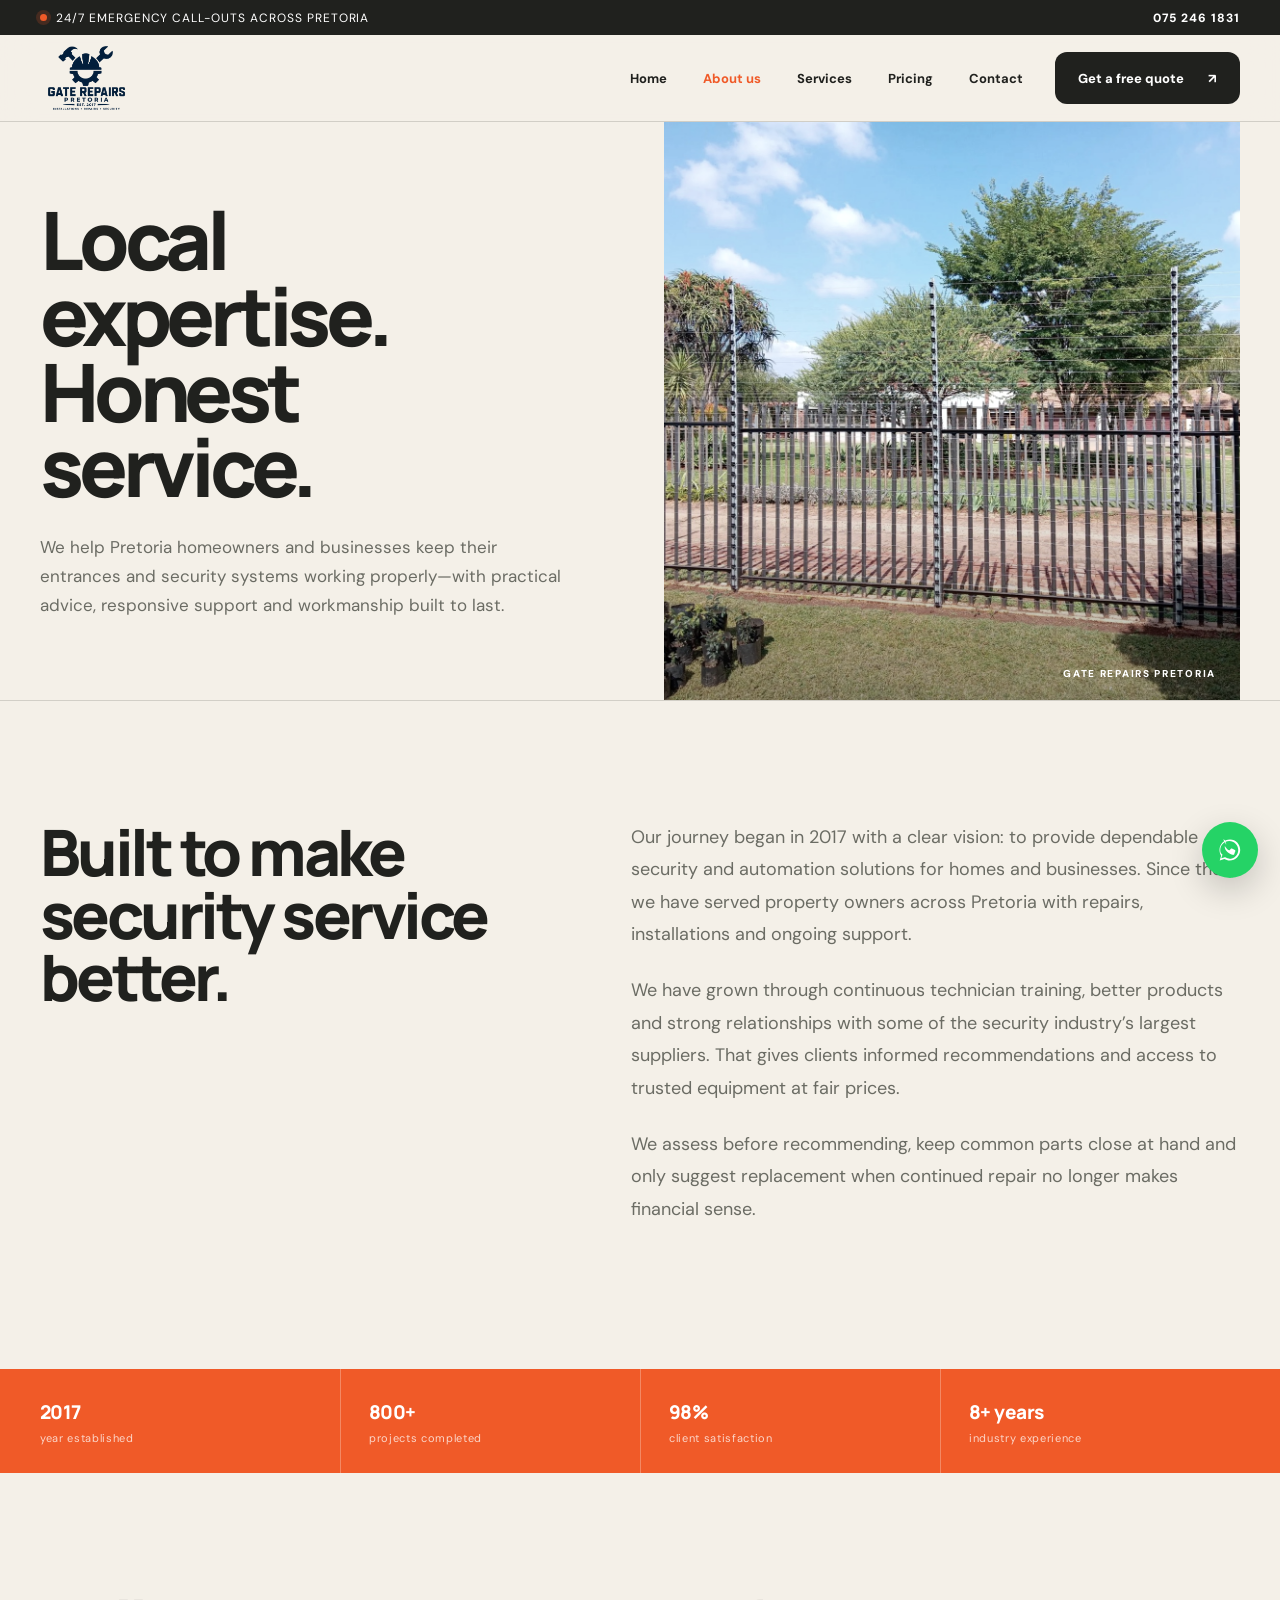
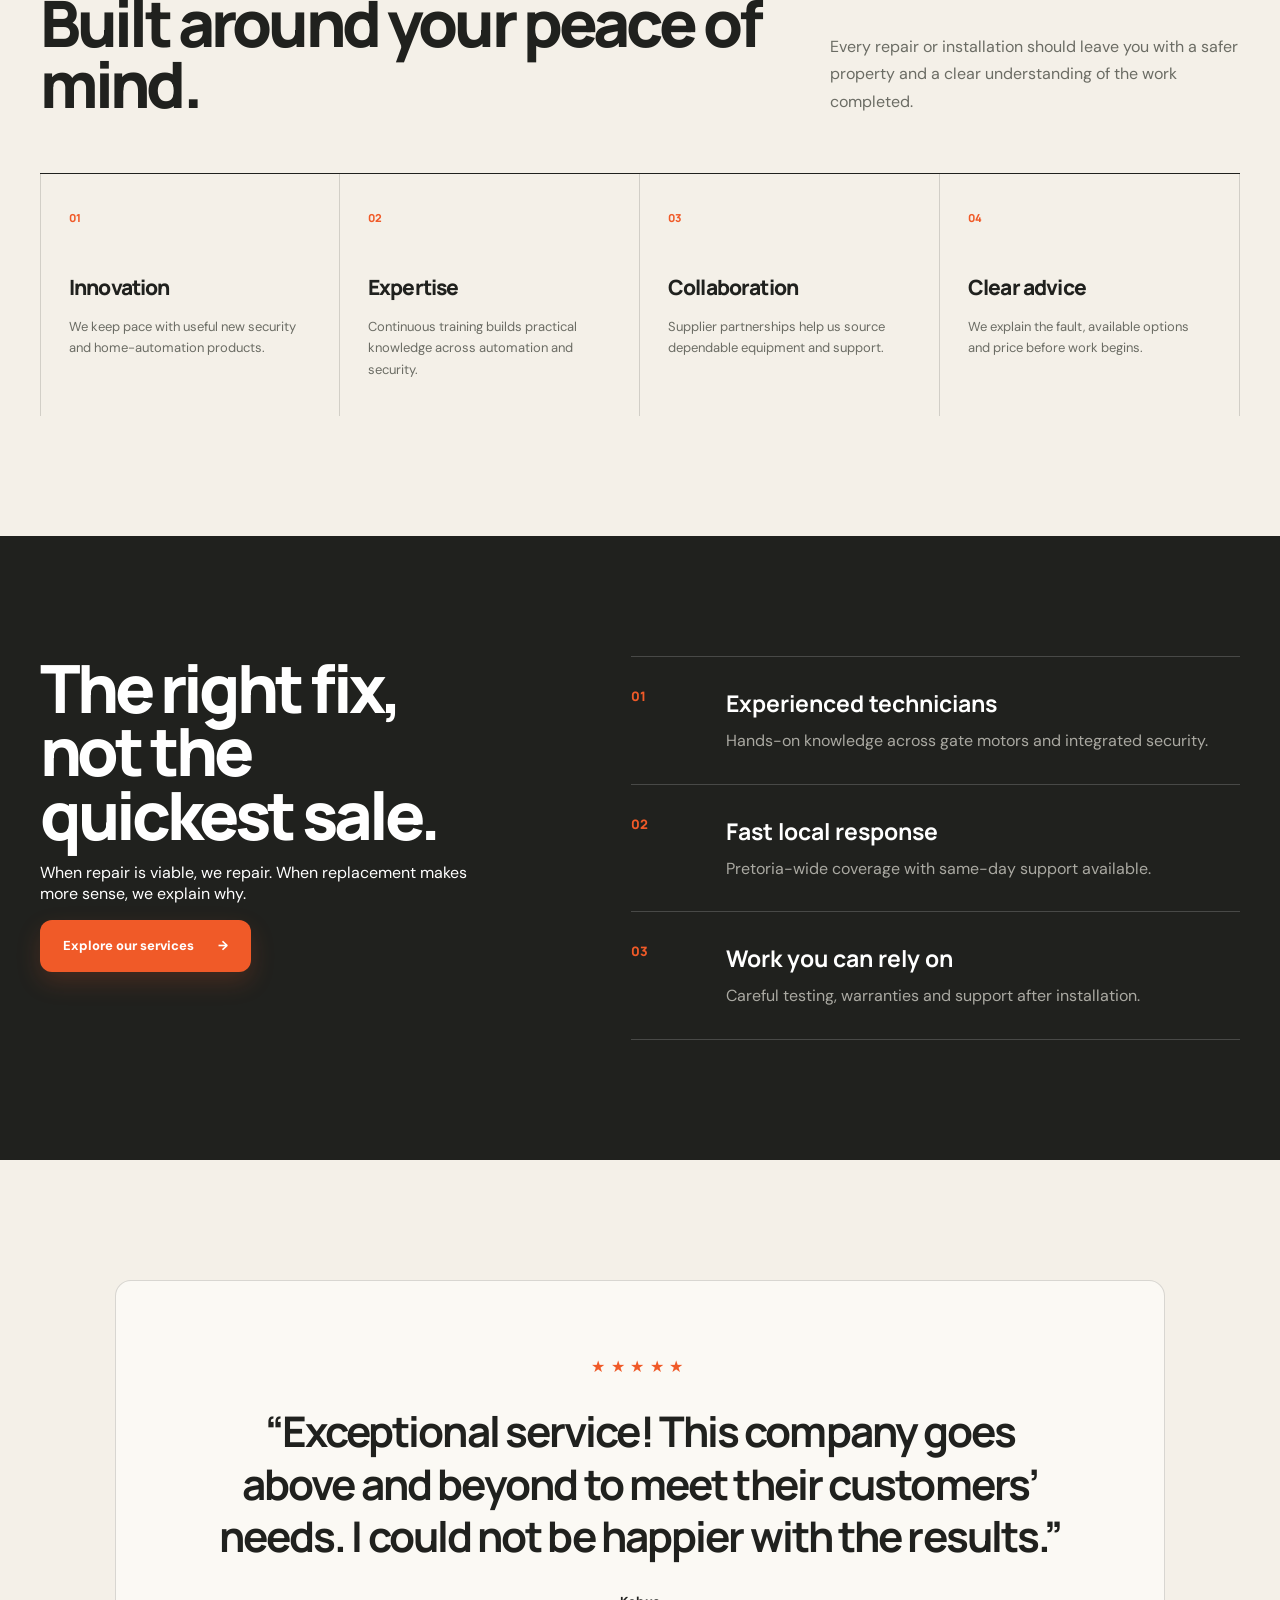
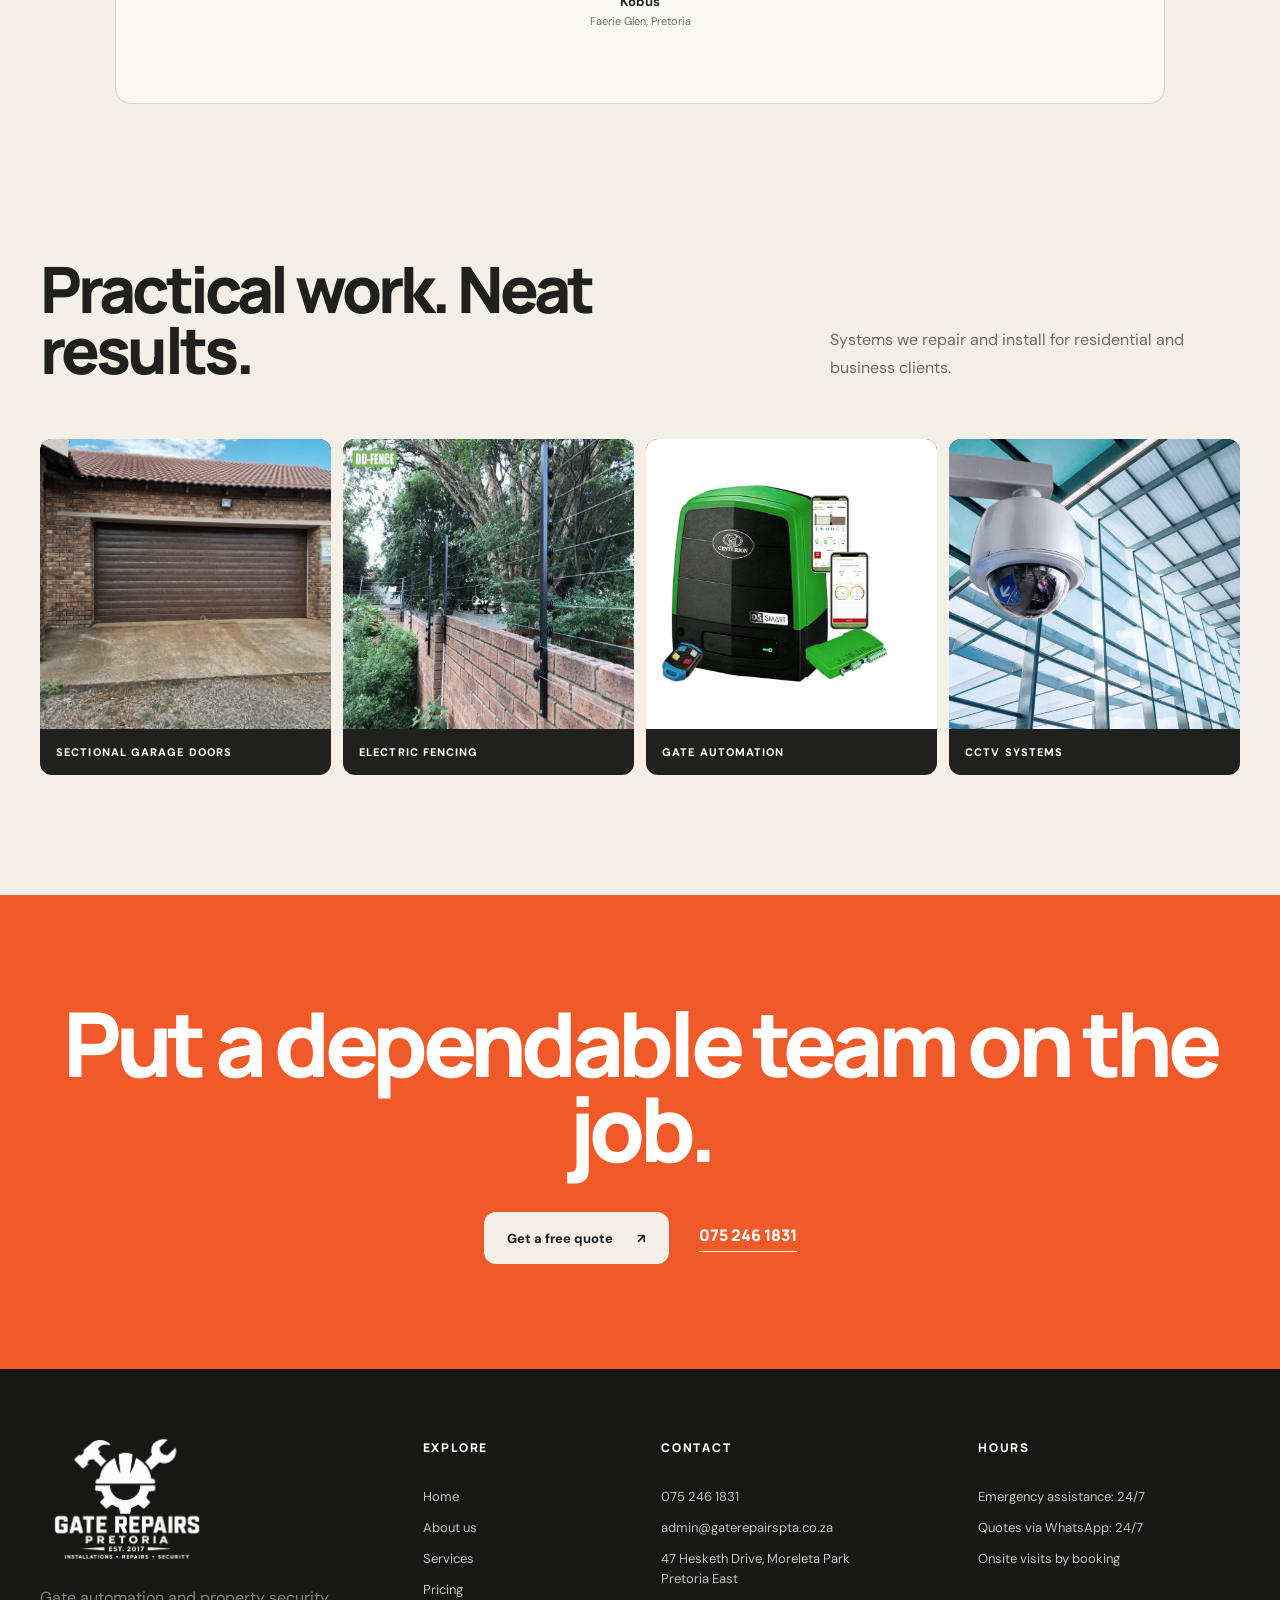
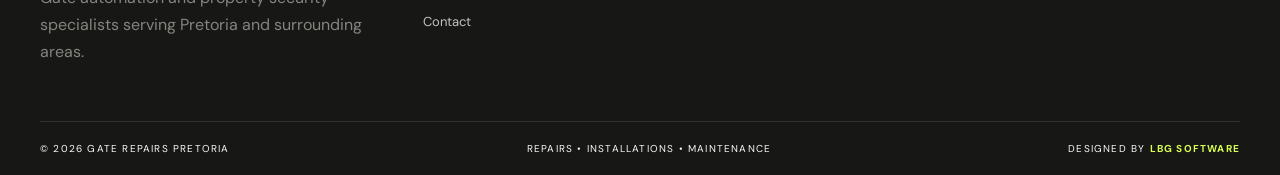
==== commit bc67d38d: "init init" ====
--- a/about.html
+++ b/about.html
@@ -1,25 +1,329 @@
 <!doctype html>
 <html lang="en">
-<head>
-  <meta charset="utf-8"><meta name="viewport" content="width=device-width,initial-scale=1">
-  <title>About Us | Gate Repairs Pretoria</title><meta name="description" content="Our story, values and commitment to dependable gate automation and security services in Pretoria.">
-  <link rel="preconnect" href="https://fonts.googleapis.com"><link rel="preconnect" href="https://fonts.gstatic.com" crossorigin><link href="https://fonts.googleapis.com/css2?family=DM+Sans:wght@400;500;600;700&amp;family=Manrope:wght@600;700;800&amp;display=swap" rel="stylesheet"><link rel="stylesheet" href="styles.css"><script src="script.js" defer></script>
-</head>
-<body>
-  <a class="skip-link" href="#content">Skip to content</a>
-  <div class="emergency-bar"><div class="shell emergency-inner"><span><i></i> 24/7 emergency call-outs across Pretoria</span><a href="tel:+27752461831">075 246 1831</a></div></div>
-  <header class="site-header"><div class="shell nav-wrap"><a class="brand" href="index.html"><span class="brand-mark">GR</span><span>Gate Repairs<small>Pretoria</small></span></a><nav class="desktop-nav" aria-label="Main navigation"><a data-nav href="index.html">Home</a><a data-nav href="about.html">About us</a><a data-nav href="services.html">Services</a><a data-nav href="contact.html">Contact</a></nav><a class="button button-dark nav-cta" href="https://wa.me/27752461831?text=Hi%20Gate%20Repairs%20Pretoria%2C%20I%20would%20like%20a%20free%20quote." target="_blank" rel="noreferrer">Get a free quote <span>↗</span></a><details class="mobile-menu"><summary aria-label="Open navigation"><span></span><span></span><span></span></summary><div><a data-nav href="index.html">Home</a><a data-nav href="about.html">About us</a><a data-nav href="services.html">Services</a><a data-nav href="contact.html">Contact</a></div></details></div></header>
-  <main id="content">
-    <section class="inner-hero"><div class="shell inner-hero-grid"><div><p class="eyebrow">About us</p><h1>Local expertise. Honest service.</h1><p>We help Pretoria homeowners and businesses keep their entrances and security systems working properly—with practical advice, responsive support and workmanship built to last.</p></div><div class="inner-hero-image"><img src="images/electric-fence/freestanding-installation.jpg" alt="Freestanding electric fence installation at a Pretoria property"><span>Gate Repairs Pretoria</span></div></div></section>
-    <section class="section story-section"><div class="shell story-grid"><div><p class="eyebrow">Our story</p><h2>Built to make security service better.</h2></div><div class="story-copy"><p>Our journey began in 2017 with a clear vision: to provide dependable security and automation solutions for homes and businesses. Since then, we have served property owners across Pretoria with repairs, installations and ongoing support.</p><p>We have grown through continuous technician training, better products and strong relationships with some of the security industry’s largest suppliers. That gives clients informed recommendations and access to trusted equipment at fair prices.</p><p>We assess before recommending, keep common parts close at hand and only suggest replacement when continued repair no longer makes financial sense.</p></div></div></section>
-    <section class="about-proof"><div class="shell proof-grid"><div><strong>2017</strong><span>year established</span></div><div><strong>800+</strong><span>projects completed</span></div><div><strong>98%</strong><span>client satisfaction</span></div><div><strong>8+ years</strong><span>industry experience</span></div></div></section>
-    <section class="section values-section"><div class="shell"><div class="section-heading"><div><p class="eyebrow">What guides us</p><h2>Built around your peace of mind.</h2></div><p>Every repair or installation should leave you with a safer property and a clear understanding of the work completed.</p></div><div class="value-grid"><article><span>01</span><h3>Innovation</h3><p>We keep pace with useful new security and home-automation products.</p></article><article><span>02</span><h3>Expertise</h3><p>Continuous training builds practical knowledge across automation and security.</p></article><article><span>03</span><h3>Collaboration</h3><p>Supplier partnerships help us source dependable equipment and support.</p></article><article><span>04</span><h3>Clear advice</h3><p>We explain the fault, available options and price before work begins.</p></article></div></div></section>
-    <section class="section process"><div class="shell process-grid"><div class="process-intro"><p class="eyebrow light">Why choose us</p><h2>The right fix, not the quickest sale.</h2><p>When repair is viable, we repair. When replacement makes more sense, we explain why.</p><a class="button button-orange" href="services.html">Explore our services <span>→</span></a></div><ol class="steps"><li><span>01</span><div><h3>Experienced technicians</h3><p>Hands-on knowledge across gate motors and integrated security.</p></div></li><li><span>02</span><div><h3>Fast local response</h3><p>Pretoria-wide coverage with same-day support available.</p></div></li><li><span>03</span><div><h3>Work you can rely on</h3><p>Careful testing, warranties and support after installation.</p></div></li></ol></div></section>
-    <section class="section testimonial-section"><div class="shell testimonial-card"><div class="stars">★★★★★</div><blockquote>“Exceptional service! This company goes above and beyond to meet their customers’ needs. I could not be happier with the results.”</blockquote><p><strong>Kobus</strong><span>Faerie Glen, Pretoria</span></p></div></section>
-    <section class="section gallery-section"><div class="shell"><div class="section-heading"><div><p class="eyebrow">Recent work</p><h2>Practical work. Neat results.</h2></div><p>Systems we repair and install for residential and business clients.</p></div><div class="about-gallery"><figure><img src="images/garage-doors/woodlook-double-door.jpg" alt="Wood-look double sectional garage door" loading="lazy"><figcaption>Sectional garage doors</figcaption></figure><figure><img src="images/electric-fence/wall-top-installation.jpg" alt="Wall-top electric fence installation" loading="lazy"><figcaption>Electric fencing</figcaption></figure><figure class="product-frame"><img src="images/gate-motor/centurion-d5-smart.jpg" alt="Centurion D5 Smart gate motor" loading="lazy"><figcaption>Gate automation</figcaption></figure><figure><img src="images/cctv/dome-camera-installation.jpg" alt="Dome security camera installation" loading="lazy"><figcaption>CCTV systems</figcaption></figure></div></div></section>
-    <section class="cta-section"><div class="shell cta-inner"><p class="eyebrow light">Need help now?</p><h2>Put a dependable team on the job.</h2><div><a class="button button-light" href="https://wa.me/27752461831?text=Hi%20Gate%20Repairs%20Pretoria%2C%20I%20would%20like%20a%20free%20quote." target="_blank" rel="noreferrer">Get a free quote <span>↗</span></a><a class="cta-call" href="tel:+27752461831">075 246 1831</a></div></div></section>
-  </main>
-  <footer><div class="shell footer-grid"><div><a class="brand brand-light" href="index.html"><span class="brand-mark">GR</span><span>Gate Repairs<small>Pretoria</small></span></a><p>Gate automation and property security specialists serving Pretoria and surrounding areas.</p></div><div><h3>Explore</h3><a href="index.html">Home</a><a href="about.html">About us</a><a href="services.html">Services</a><a href="contact.html">Contact</a></div><div><h3>Contact</h3><a href="tel:+27752461831">075 246 1831</a><a href="mailto:admin@gaterepairspta.co.za">admin@gaterepairspta.co.za</a><span>47 Hesketh Drive, Moreleta Park<br>Pretoria East</span></div><div><h3>Hours</h3><span>Emergency assistance: 24/7</span><span>Quotes via WhatsApp: 24/7</span><span>Onsite visits by booking</span></div></div><div class="shell footer-bottom"><span>© <span data-year></span> Gate Repairs Pretoria</span><span>Repairs • Installations • Maintenance</span></div></footer>
-  <a class="floating-whatsapp" href="https://wa.me/27752461831" target="_blank" rel="noreferrer" aria-label="Chat on WhatsApp"><span>●</span> WhatsApp</a>
-</body>
+  <head>
+    <meta charset="utf-8" />
+    <meta name="viewport" content="width=device-width,initial-scale=1" />
+    <title>About Us | Gate Repairs Pretoria - Experienced Security Specialists</title>
+    <meta name="description" content="Learn about Gate Repairs Pretoria - experienced security specialists with years of expertise in gate motors, electric fencing, CCTV and alarms." />
+    <meta name="keywords" content="about Gate Repairs Pretoria, security specialists, gate automation experts, Pretoria" />
+    <link rel="icon" type="image/png" href="favicon.png" />
+    <link rel="apple-touch-icon" href="favicon.png" />
+    <meta property="og:image" content="https://www.gaterepairspta.co.za/logo.png" />
+    <meta name="twitter:image" content="https://www.gaterepairspta.co.za/logo.png" />
+    <meta property="og:description" content="Experienced security and gate automation specialists serving Pretoria with professional repairs and installations." />
+    <meta property="og:type" content="website" />
+    <meta property="og:url" content="https://www.gaterepairspta.co.za/about.html" />
+    <meta name="twitter:card" content="summary" />
+    <meta name="twitter:title" content="About Gate Repairs Pretoria" />
+    <meta name="twitter:description" content="Learn about our team of experienced security and gate automation specialists." />
+    <link rel="preconnect" href="https://fonts.googleapis.com" />
+    <link rel="preconnect" href="https://fonts.gstatic.com" crossorigin />
+    <link href="https://fonts.googleapis.com/css2?family=DM+Sans:wght@400;500;600;700&amp;family=Manrope:wght@600;700;800&amp;display=swap" rel="stylesheet" />
+    <link rel="stylesheet" href="styles.css" />
+    <link rel="icon" type="image/png" href="logo.png">
+    <link rel="apple-touch-icon" href="logo.png">
+    <script type="application/ld+json">{"@context":"https://schema.org","@type":"Organization","name":"Gate Repairs Pretoria","alternateName":"GR Pretoria","url":"https://www.gaterepairspta.co.za","description":"Gate automation and property security specialists","contactPoint":{"@type":"ContactPoint","contactType":"Customer Service","telephone":"+27752461831","email":"admin@gaterepairspta.co.za"},"sameAs":["https://wa.me/27752461831"],"address":{"@type":"PostalAddress","streetAddress":"47 Hesketh Drive, Moreleta Park","addressLocality":"Pretoria East","addressCountry":"ZA"}}</script>
+    <script src="script.js" defer></script>
+  </head>
+  <body>
+    <a class="skip-link" href="#content">Skip to content</a>
+    <div class="emergency-bar">
+      <div class="shell emergency-inner">
+        <span><i></i> 24/7 emergency call-outs across Pretoria</span
+        ><a href="tel:+27752461831">075 246 1831</a>
+      </div>
+    </div>
+    <header class="site-header">
+      <div class="shell nav-wrap">
+        <a class="brand" href="index.html"
+          ><img src="logo.png" alt="Gate Repairs Pretoria" class="logo-image" /></a
+        >
+        <nav class="desktop-nav" aria-label="Main navigation">
+          <a data-nav href="index.html">Home</a
+          ><a data-nav href="about.html">About us</a
+          ><a data-nav href="services.html">Services</a
+          ><a data-nav href="pricing.html">Pricing</a
+          ><a data-nav href="contact.html">Contact</a>
+        </nav>
+        <a
+          class="button button-dark nav-cta"
+          href="https://wa.me/27752461831?text=Hi%20Gate%20Repairs%20Pretoria%2C%20I%20would%20like%20a%20free%20quote."
+          target="_blank"
+          rel="noreferrer"
+          >Get a free quote <span>↗</span></a
+        >
+        <details class="mobile-menu">
+          <summary aria-label="Open navigation">
+            <span></span><span></span><span></span>
+          </summary>
+          <div>
+            <a data-nav href="index.html">Home</a
+            ><a data-nav href="about.html">About us</a
+            ><a data-nav href="services.html">Services</a
+            ><a data-nav href="pricing.html">Pricing</a
+            ><a data-nav href="contact.html">Contact</a>
+          </div>
+        </details>
+      </div>
+    </header>
+    <main id="content">
+      <section class="inner-hero">
+        <div class="shell inner-hero-grid">
+          <div>
+            <h1>Local expertise. Honest service.</h1>
+            <p>
+              We help Pretoria homeowners and businesses keep their entrances
+              and security systems working properly—with practical advice,
+              responsive support and workmanship built to last.
+            </p>
+          </div>
+          <div class="inner-hero-image">
+            <img
+              src="images/electric-fence/freestanding-installation.jpg"
+              alt="Freestanding electric fence installation at a Pretoria property"
+            /><span>Gate Repairs Pretoria</span>
+          </div>
+        </div>
+      </section>
+      <section class="section story-section">
+        <div class="shell story-grid">
+          <div>
+            <h2>Built to make security service better.</h2>
+          </div>
+          <div class="story-copy">
+            <p>
+              Our journey began in 2017 with a clear vision: to provide
+              dependable security and automation solutions for homes and
+              businesses. Since then, we have served property owners across
+              Pretoria with repairs, installations and ongoing support.
+            </p>
+            <p>
+              We have grown through continuous technician training, better
+              products and strong relationships with some of the security
+              industry’s largest suppliers. That gives clients informed
+              recommendations and access to trusted equipment at fair prices.
+            </p>
+            <p>
+              We assess before recommending, keep common parts close at hand and
+              only suggest replacement when continued repair no longer makes
+              financial sense.
+            </p>
+          </div>
+        </div>
+      </section>
+      <section class="about-proof">
+        <div class="shell proof-grid">
+          <div><strong>2017</strong><span>year established</span></div>
+          <div><strong>800+</strong><span>projects completed</span></div>
+          <div><strong>98%</strong><span>client satisfaction</span></div>
+          <div><strong>8+ years</strong><span>industry experience</span></div>
+        </div>
+      </section>
+      <section class="section values-section">
+        <div class="shell">
+          <div class="section-heading">
+            <div>
+              <h2>Built around your peace of mind.</h2>
+            </div>
+            <p>
+              Every repair or installation should leave you with a safer
+              property and a clear understanding of the work completed.
+            </p>
+          </div>
+          <div class="value-grid">
+            <article>
+              <span>01</span>
+              <h3>Innovation</h3>
+              <p>
+                We keep pace with useful new security and home-automation
+                products.
+              </p>
+            </article>
+            <article>
+              <span>02</span>
+              <h3>Expertise</h3>
+              <p>
+                Continuous training builds practical knowledge across automation
+                and security.
+              </p>
+            </article>
+            <article>
+              <span>03</span>
+              <h3>Collaboration</h3>
+              <p>
+                Supplier partnerships help us source dependable equipment and
+                support.
+              </p>
+            </article>
+            <article>
+              <span>04</span>
+              <h3>Clear advice</h3>
+              <p>
+                We explain the fault, available options and price before work
+                begins.
+              </p>
+            </article>
+          </div>
+        </div>
+      </section>
+      <section class="section process">
+        <div class="shell process-grid">
+          <div class="process-intro">
+            <h2>The right fix, not the quickest sale.</h2>
+            <p>
+              When repair is viable, we repair. When replacement makes more
+              sense, we explain why.
+            </p>
+            <a class="button button-orange" href="services.html"
+              >Explore our services <span>→</span></a
+            >
+          </div>
+          <ol class="steps">
+            <li>
+              <span>01</span>
+              <div>
+                <h3>Experienced technicians</h3>
+                <p>
+                  Hands-on knowledge across gate motors and integrated security.
+                </p>
+              </div>
+            </li>
+            <li>
+              <span>02</span>
+              <div>
+                <h3>Fast local response</h3>
+                <p>Pretoria-wide coverage with same-day support available.</p>
+              </div>
+            </li>
+            <li>
+              <span>03</span>
+              <div>
+                <h3>Work you can rely on</h3>
+                <p>
+                  Careful testing, warranties and support after installation.
+                </p>
+              </div>
+            </li>
+          </ol>
+        </div>
+      </section>
+      <section class="section testimonial-section">
+        <div class="shell testimonial-card">
+          <div class="stars">★★★★★</div>
+          <blockquote>
+            “Exceptional service! This company goes above and beyond to meet
+            their customers’ needs. I could not be happier with the results.”
+          </blockquote>
+          <p><strong>Kobus</strong><span>Faerie Glen, Pretoria</span></p>
+        </div>
+      </section>
+      <section class="section gallery-section">
+        <div class="shell">
+          <div class="section-heading">
+            <div>
+              <h2>Practical work. Neat results.</h2>
+            </div>
+            <p>
+              Systems we repair and install for residential and business
+              clients.
+            </p>
+          </div>
+          <div class="about-gallery">
+            <figure>
+              <img
+                src="images/garage-doors/woodlook-double-door.jpg"
+                alt="Wood-look double sectional garage door"
+                loading="lazy"
+              />
+              <figcaption>Sectional garage doors</figcaption>
+            </figure>
+            <figure>
+              <img
+                src="images/electric-fence/wall-top-installation.jpg"
+                alt="Wall-top electric fence installation"
+                loading="lazy"
+              />
+              <figcaption>Electric fencing</figcaption>
+            </figure>
+            <figure class="product-frame">
+              <img
+                src="images/gate-motor/centurion-d5-smart.jpg"
+                alt="Centurion D5 Smart gate motor"
+                loading="lazy"
+              />
+              <figcaption>Gate automation</figcaption>
+            </figure>
+            <figure>
+              <img
+                src="images/cctv/dome-camera-installation.jpg"
+                alt="Dome security camera installation"
+                loading="lazy"
+              />
+              <figcaption>CCTV systems</figcaption>
+            </figure>
+          </div>
+        </div>
+      </section>
+      <section class="cta-section">
+        <div class="shell cta-inner">
+          <h2>Put a dependable team on the job.</h2>
+          <div>
+            <a
+              class="button button-light"
+              href="https://wa.me/27752461831?text=Hi%20Gate%20Repairs%20Pretoria%2C%20I%20would%20like%20a%20free%20quote."
+              target="_blank"
+              rel="noreferrer"
+              >Get a free quote <span>↗</span></a
+            ><a class="cta-call" href="tel:+27752461831">075 246 1831</a>
+          </div>
+        </div>
+      </section>
+    </main>
+    <footer>
+      <div class="shell footer-grid">
+        <div>
+          <a class="brand brand-light" href="index.html"
+            ><img src="logo.png" alt="Gate Repairs Pretoria" class="logo-image logo-footer" /></a
+          >
+          <p>
+            Gate automation and property security specialists serving Pretoria
+            and surrounding areas.
+          </p>
+        </div>
+        <div>
+          <h3>Explore</h3>
+          <a href="index.html">Home</a><a href="about.html">About us</a
+          ><a href="services.html">Services</a
+          ><a href="pricing.html">Pricing</a
+          ><a href="contact.html">Contact</a>
+        </div>
+        <div>
+          <h3>Contact</h3>
+          <a href="tel:+27752461831">075 246 1831</a
+          ><a href="mailto:admin@gaterepairspta.co.za"
+            >admin@gaterepairspta.co.za</a
+          ><span>47 Hesketh Drive, Moreleta Park<br />Pretoria East</span>
+        </div>
+        <div>
+          <h3>Hours</h3>
+          <span>Emergency assistance: 24/7</span
+          ><span>Quotes via WhatsApp: 24/7</span
+          ><span>Onsite visits by booking</span>
+        </div>
+      </div>
+      <div class="shell footer-bottom">
+        <span>© <span data-year></span> Gate Repairs Pretoria</span
+        ><span>Repairs • Installations • Maintenance</span
+        ><span>Designed by <a href="https://lbgsoftware.com" target="_blank" rel="noreferrer">LBG Software</a></span>
+      </div>
+    </footer>
+    <a
+      class="floating-whatsapp"
+      href="https://wa.me/27752461831"
+      target="_blank"
+      rel="noreferrer"
+      aria-label="Chat on WhatsApp"
+      ><svg xmlns="http://www.w3.org/2000/svg" viewBox="0 0 32 32" width="20" height="20" fill="currentColor"><path d="M16 2C8.3 2 2 8.3 2 16c0 2.8.8 5.4 2.2 7.6L2.3 30l6.1-2c2.1 1.2 4.6 2 7.2 2 7.7 0 14-6.3 14-14S23.7 2 16 2zm0 25.5c-2.3 0-4.5-.6-6.4-1.7l-.5-.3-4.8 1.6 1.6-4.8-.3-.5C3.6 20.5 3 18.3 3 16c0-6.6 5.4-12 12-12s12 5.4 12 12-5.4 12-12 12z"/><path d="M11 9c-.3 0-.8.1-1.2.6-.4.5-.8 1.3-.8 2.5 0 1.4.7 3 1.5 4.1.8 1.1 2.6 3.4 6 5 1.1.6 2 1 2.7 1.2.6.2 1.2.2 1.7 0 .5-.2.8-.5.9-1 .2-1 1-3.1 1.3-3.6.3-.5.3-1 0-1.3-.3-.3-.8-.5-1.3-.8-.5-.3-2.9-1.4-3.4-1.6-.5-.2-1-.1-1.2.2l-.4.5c-.3.3-.6.8-1 1.2-.4.4-.8.5-1.3.3-.5-.2-1.8-1-3-2.4-1.1-1-1.8-2.3-2.1-2.8-.1-.3-.1-.8.2-1.1.3-.3.6-.8 1-1.2.3-.4.4-1.1.2-1.7-.2-.6-1-2.6-1.4-3.5-.3-1-.7-1.3-1.2-1.4-.4 0-.8-.1-1.2-.1z"/></svg></a
+    >
+  </body>
 </html>
--- a/styles.css
+++ b/styles.css
@@ -1,432 +1,2249 @@
-:root { --cream:#f4f0e8; --paper:#fbf9f4; --ink:#20211e; --orange:#f05a28; --muted:#6b6c64; --line:rgba(32,33,30,.16); --font-display:"Manrope",Arial,sans-serif; --font-body:"DM Sans",Arial,sans-serif; }
-* { box-sizing:border-box; }
-html { scroll-behavior:smooth; }
-body { margin:0; background:var(--cream); color:var(--ink); font-family:var(--font-body),Arial,sans-serif; }
-a { color:inherit; text-decoration:none; }
-img { display:block; width:100%; }
-.skip-link { position:fixed; left:16px; top:-60px; z-index:100; padding:12px 18px; color:white; background:var(--orange); font-weight:800; }
-.skip-link:focus { top:16px; }
-.desktop-nav a.current { color:var(--orange); }
-.shell { width:min(1380px,calc(100% - 80px)); margin-inline:auto; }
-.emergency-bar { background:var(--ink); color:white; font-size:12px; letter-spacing:.08em; text-transform:uppercase; }
-.emergency-inner { min-height:35px; display:flex; align-items:center; justify-content:space-between; }
-.emergency-inner span { display:flex; align-items:center; gap:9px; }
-.emergency-inner i { width:7px; height:7px; border-radius:50%; background:var(--orange); box-shadow:0 0 0 4px rgba(240,90,40,.18); }
-.emergency-inner a { font-weight:800; }
-.site-header { position:sticky; top:0; z-index:30; border-bottom:1px solid var(--line); background:rgba(244,240,232,.94); backdrop-filter:blur(16px); }
-.nav-wrap { height:86px; display:flex; align-items:center; justify-content:space-between; gap:32px; }
-.brand { display:flex; align-items:center; gap:12px; font-family:var(--font-display),sans-serif; font-weight:800; line-height:.9; font-size:18px; text-transform:uppercase; letter-spacing:-.04em; }
-.brand small { display:block; color:var(--orange); font-size:11px; letter-spacing:.19em; margin-top:5px; }
-.brand-mark { display:grid; place-items:center; width:44px; height:44px; color:white; background:var(--ink); font-size:14px; letter-spacing:-.04em; }
-nav { display:flex; gap:36px; margin-left:auto; }
-nav a { font-size:13px; font-weight:700; transition:color .2s ease; }
-nav a:hover { color:var(--orange); }
-.button { min-height:52px; padding:0 22px; display:inline-flex; align-items:center; justify-content:center; gap:24px; border:1px solid transparent; font-size:13px; font-weight:800; transition:transform .22s ease,box-shadow .22s ease,background .22s ease; }
-.button:hover { transform:translateY(-2px); }
-.button-dark { color:white; background:var(--ink); }
-.button-orange { color:white; background:var(--orange); box-shadow:0 10px 25px rgba(240,90,40,.18); }
-.button-light { color:var(--ink); background:var(--cream); }
-.poster-hero { position:relative; min-height:clamp(610px,52.5vw,790px); overflow:hidden; background:#f6f2e9; }
-.poster-background { position:absolute; inset:0; width:100%; height:100%; object-fit:cover; object-position:center right; }
-.poster-copy { position:absolute; z-index:2; inset:0 auto 0 0; width:50%; display:flex; flex-direction:column; justify-content:center; padding:55px 5vw 55px max(48px,calc((100vw - 1380px)/2)); background:linear-gradient(90deg,#f6f2e9 0%,#f6f2e9 78%,rgba(246,242,233,.98) 88%,rgba(246,242,233,0) 100%); }
-.poster-rule { width:min(410px,86%); height:4px; margin-bottom:27px; background:var(--ink); }
-.poster-rule.short { margin:22px 0 18px; height:3px; }
-.poster-copy h1 { margin:0; font:800 clamp(62px,6.8vw,108px)/.84 var(--font-display); letter-spacing:-.075em; text-transform:uppercase; }
-.poster-copy h1 span,.poster-copy h1 em { display:block; }
-.poster-copy h1 em { color:var(--orange); font-style:normal; }
-.poster-copy>p { margin:0; font:800 clamp(22px,2.1vw,35px)/1.12 var(--font-display); letter-spacing:-.045em; text-transform:uppercase; }
-.poster-badge { width:max-content; margin-top:24px; display:flex; align-items:center; gap:13px; padding:12px 17px; color:white; background:var(--orange); font:800 18px var(--font-display); text-transform:uppercase; letter-spacing:.02em; transition:transform .2s ease,box-shadow .2s ease; }
-.poster-badge:hover { transform:translateY(-2px); box-shadow:0 12px 28px rgba(240,90,40,.25); }
-.poster-badge strong { font-size:24px; }
-.poster-badge b { margin-left:5px; }
-.hero { overflow:hidden; }
-.hero-grid { display:grid; grid-template-columns:52% 48%; min-height:680px; }
-.hero-copy { padding:102px 7vw 64px 0; display:flex; flex-direction:column; justify-content:center; }
-.eyebrow { margin:0 0 25px; color:var(--orange); font-size:11px; line-height:1; font-weight:800; letter-spacing:.2em; text-transform:uppercase; }
-.eyebrow:before { content:""; display:inline-block; width:34px; height:2px; background:currentColor; margin:0 13px 3px 0; }
-.eyebrow.light { color:#ff8b64; }
-.hero h1,.section h2,.areas h2,.cta-section h2 { margin:0; font-family:var(--font-display),sans-serif; font-weight:800; letter-spacing:-.06em; line-height:.95; }
-.hero h1 { font-size:clamp(54px,5.4vw,86px); }
-.hero h1 em { color:var(--orange); font-style:normal; }
-.hero-lede { max-width:650px; margin:30px 0 34px; color:var(--muted); font-size:18px; line-height:1.65; }
-.hero-actions { display:flex; align-items:center; gap:32px; }
-.text-link { font-size:14px; font-weight:800; padding-bottom:5px; border-bottom:1px solid var(--ink); }
-.text-link span { margin-left:18px; }
-.brand-list { margin-top:auto; padding-top:55px; display:flex; align-items:center; flex-wrap:wrap; gap:22px; color:#55564f; }
-.brand-list span { font-size:10px; text-transform:uppercase; letter-spacing:.16em; margin-right:10px; }
-.brand-list b { font-family:var(--font-display); font-size:12px; letter-spacing:.05em; }
-.hero-media { position:relative; min-height:680px; overflow:hidden; }
-.hero-media:after { content:""; position:absolute; inset:0; background:linear-gradient(180deg,transparent 55%,rgba(0,0,0,.32)); pointer-events:none; }
-.hero-media>img { height:100%; object-fit:cover; filter:saturate(.72) contrast(1.05); transition:transform .8s ease; }
-.hero-media:hover>img { transform:scale(1.025); }
-.availability-card { position:absolute; z-index:2; left:26px; bottom:28px; background:var(--cream); padding:18px 24px; display:flex; align-items:center; gap:14px; min-width:280px; }
-.availability-card strong,.availability-card small { display:block; }
-.availability-card strong { font-size:13px; }
-.availability-card small { color:var(--muted); font-size:11px; margin-top:4px; }
-.pulse { width:10px; height:10px; border-radius:50%; background:#34a853; box-shadow:0 0 0 5px rgba(52,168,83,.15); }
-.hero-stamp { position:absolute; z-index:3; top:0; right:0; background:var(--orange); color:white; display:flex; gap:12px; align-items:center; padding:18px 22px; }
-.hero-stamp strong { font:800 24px var(--font-display); }
-.hero-stamp span { border-left:1px solid rgba(255,255,255,.4); padding-left:12px; font-size:9px; text-transform:uppercase; letter-spacing:.12em; }
-.proof { background:var(--ink); color:white; }
-.proof-grid { display:grid; grid-template-columns:repeat(4,1fr); }
-.proof-grid div { padding:30px 0 28px 28px; border-left:1px solid rgba(255,255,255,.13); }
-.proof-grid div:first-child { padding-left:0; border-left:0; }
-.proof-grid strong,.proof-grid span { display:block; }
-.proof-grid strong { font:800 19px var(--font-display); letter-spacing:-.03em; }
-.proof-grid span { color:#aaa9a2; margin-top:6px; font-size:11px; letter-spacing:.06em; }
-.section { padding:120px 0; }
-.section-heading { display:grid; grid-template-columns:1fr 410px; gap:60px; align-items:end; margin-bottom:58px; }
-.section-heading h2,.faq-grid h2 { font-size:clamp(44px,5vw,72px); }
-.section-heading>p,.faq-grid>div>p:last-child { color:var(--muted); font-size:16px; line-height:1.7; margin:0; }
-.service-grid { display:grid; grid-template-columns:repeat(4,1fr); border-top:1px solid var(--ink); }
-.service-card { border-right:1px solid var(--line); transition:background .25s ease,color .25s ease,transform .25s ease; }
-.service-card:first-child { border-left:1px solid var(--line); }
-.service-card:hover { background:var(--ink); color:white; transform:translateY(-4px); }
-.service-image { height:235px; position:relative; overflow:hidden; }
-.service-image img { height:100%; object-fit:cover; filter:grayscale(.25); transition:transform .5s ease; }
-.service-card:hover .service-image img { transform:scale(1.05); }
-.service-image span { position:absolute; top:0; left:0; padding:12px 14px; background:var(--orange); color:white; font:800 12px var(--font-display); }
-.service-body { padding:30px 25px 34px; }
-.service-body h3 { margin:0 0 15px; font:800 21px var(--font-display); letter-spacing:-.035em; }
-.service-body p { min-height:95px; color:var(--muted); line-height:1.6; font-size:13px; }
-.service-card:hover .service-body p { color:#b5b4ae; }
-.service-body a { display:flex; justify-content:space-between; padding-top:20px; border-top:1px solid currentColor; font-size:12px; font-weight:800; }
-.process { background:var(--ink); color:white; }
-.process-grid { display:grid; grid-template-columns:.85fr 1.15fr; gap:11vw; align-items:start; }
-.process-intro h2 { font-size:clamp(45px,5.2vw,76px); }
-.process-intro>p:nth-of-type(2) { color:#aaa9a2; font-size:16px; line-height:1.7; max-width:530px; margin:28px 0 36px; }
-.steps { margin:0; padding:0; list-style:none; border-top:1px solid rgba(255,255,255,.18); }
-.steps li { display:grid; grid-template-columns:70px 1fr; gap:25px; padding:30px 0; border-bottom:1px solid rgba(255,255,255,.18); }
-.steps>li>span { color:var(--orange); font:800 13px var(--font-display); }
-.steps h3 { margin:0 0 9px; font:700 23px var(--font-display); }
-.steps p { color:#aaa9a2; margin:0; line-height:1.6; }
-.section-heading.compact h2 { font-size:clamp(44px,5vw,68px); }
-.plan-grid { display:grid; grid-template-columns:repeat(3,1fr); gap:20px; align-items:stretch; }
-.plan-card { position:relative; padding:38px; border:1px solid var(--line); background:var(--paper); }
-.plan-card.featured { border-color:var(--ink); background:var(--ink); color:white; transform:translateY(-10px); }
-.popular { position:absolute; right:0; top:0; color:white; background:var(--orange); padding:9px 13px; font-size:9px; font-weight:800; letter-spacing:.12em; text-transform:uppercase; }
-.plan-card>p { margin:0 0 30px; color:var(--orange); text-transform:uppercase; letter-spacing:.14em; font-size:11px; font-weight:800; }
-.price { display:flex; align-items:end; gap:8px; padding-bottom:25px; border-bottom:1px solid var(--line); }
-.featured .price { border-color:rgba(255,255,255,.18); }
-.price strong { font:800 50px var(--font-display); letter-spacing:-.06em; }
-.price span { color:var(--muted); font-size:12px; padding-bottom:9px; }
-.plan-card ul { margin:28px 0 38px; padding:0; list-style:none; display:grid; gap:15px; }
-.plan-card li { display:flex; gap:12px; color:var(--muted); font-size:13px; }
-.plan-card li span { color:var(--orange); }
-.featured li,.featured .price span { color:#b6b5af; }
-.plan-card>a { display:flex; justify-content:space-between; font-size:12px; font-weight:800; padding-top:18px; border-top:1px solid var(--line); }
-.featured>a { border-color:rgba(255,255,255,.18); }
-.areas { padding:110px 0; background:var(--orange); color:white; }
-.areas-grid { display:grid; grid-template-columns:.85fr 1.15fr; gap:10vw; }
-.areas h2 { font-size:clamp(44px,5vw,72px); }
-.areas .eyebrow { color:white; }
-.area-list { display:grid; grid-template-columns:1fr 1fr; }
-.area-list span { padding:18px 8px; border-bottom:1px solid rgba(255,255,255,.3); font:700 15px var(--font-display); }
-.area-list b { opacity:.65; font-size:10px; letter-spacing:.08em; margin-right:18px; }
-.faq-grid { display:grid; grid-template-columns:.75fr 1.25fr; gap:10vw; }
-.faq-grid>div>p:last-child { margin-top:28px; max-width:390px; }
-.faq-list { border-top:1px solid var(--ink); }
-.faq-list details { border-bottom:1px solid var(--line); padding:0 3px; }
-.faq-list summary { cursor:pointer; list-style:none; padding:25px 0; display:flex; justify-content:space-between; font:700 18px var(--font-display); }
-.faq-list summary::-webkit-details-marker { display:none; }
-.faq-list summary span { color:var(--orange); font-size:24px; transition:transform .2s ease; }
-.faq-list details[open] summary span { transform:rotate(45deg); }
-.faq-list details p { color:var(--muted); line-height:1.7; margin:0; padding:0 50px 25px 0; }
-.cta-section { padding:105px 0; background:var(--orange); color:white; }
-.cta-inner { text-align:center; }
-.cta-inner .eyebrow:before { display:none; }
-.cta-section h2 { font-size:clamp(54px,7vw,100px); }
-.cta-inner>div { margin-top:42px; display:flex; justify-content:center; align-items:center; gap:30px; }
-.cta-call { font:800 16px var(--font-display); border-bottom:1px solid white; padding-bottom:5px; }
-footer { padding:70px 0 20px; color:#c4c3bd; background:#171815; }
-.footer-grid { display:grid; grid-template-columns:1.25fr .7fr 1fr 1fr; gap:55px; }
-.brand-light { color:white; }
-.brand-light .brand-mark { background:var(--orange); }
-.footer-grid>div:first-child>p { max-width:380px; line-height:1.7; margin:25px 0 0; color:#85857f; }
-.footer-grid h3 { color:white; margin:0 0 20px; font:800 12px var(--font-display); text-transform:uppercase; letter-spacing:.15em; }
-.footer-grid div:not(:first-child) { display:flex; flex-direction:column; gap:11px; font-size:13px; line-height:1.55; }
-.footer-grid a:hover { color:var(--orange); }
-.footer-bottom { margin-top:55px; padding-top:20px; border-top:1px solid rgba(255,255,255,.11); display:flex; justify-content:space-between; color:#676862; font-size:10px; text-transform:uppercase; letter-spacing:.12em; }
-.floating-whatsapp { position:fixed; right:22px; bottom:22px; z-index:40; display:flex; gap:9px; align-items:center; background:#25d366; color:#092f18; padding:14px 18px; border-radius:30px; font-size:12px; font-weight:800; box-shadow:0 12px 35px rgba(0,0,0,.2); transition:transform .2s ease; }
-.floating-whatsapp:hover { transform:translateY(-3px); }
-.floating-whatsapp span { color:white; }
-.mobile-menu { display:none; position:relative; }
-.mobile-menu summary { list-style:none; width:42px; height:42px; display:grid; place-content:center; gap:5px; cursor:pointer; background:var(--ink); }
-.mobile-menu summary::-webkit-details-marker { display:none; }
-.mobile-menu summary span { width:18px; height:2px; background:white; display:block; }
-.mobile-menu>div { position:absolute; right:0; top:52px; width:220px; padding:8px; background:var(--ink); color:white; box-shadow:0 18px 40px rgba(0,0,0,.22); }
-.mobile-menu a { display:block; padding:15px 14px; border-bottom:1px solid rgba(255,255,255,.12); font-size:13px; font-weight:700; }
-.mobile-menu a:last-child { border-bottom:0; }
-.center-link { display:flex; justify-content:center; margin-top:45px; }
+:root {
+  --cream: #f4f0e8;
+  --paper: #fbf9f4;
+  --ink: #20211e;
+  --orange: #f05a28;
+  --muted: #6b6c64;
+  --line: rgba(32, 33, 30, 0.16);
+  --font-display: "Manrope", Arial, sans-serif;
+  --font-body: "DM Sans", Arial, sans-serif;
+}
+* {
+  box-sizing: border-box;
+}
+html {
+  scroll-behavior: smooth;
+}
+body {
+  margin: 0;
+  background: var(--cream);
+  color: var(--ink);
+  font-family: var(--font-body), Arial, sans-serif;
+}
+a {
+  color: inherit;
+  text-decoration: none;
+}
+img {
+  display: block;
+  width: 100%;
+}
+.skip-link {
+  position: fixed;
+  left: 16px;
+  top: -60px;
+  z-index: 100;
+  padding: 12px 18px;
+  color: white;
+  background: var(--orange);
+  font-weight: 800;
+}
+.skip-link:focus {
+  top: 16px;
+}
+.desktop-nav a.current {
+  color: var(--orange);
+}
+.shell {
+  width: min(1380px, calc(100% - 80px));
+  margin-inline: auto;
+}
+.emergency-bar {
+  background: var(--ink);
+  color: white;
+  font-size: 12px;
+  letter-spacing: 0.08em;
+  text-transform: uppercase;
+}
+.emergency-inner {
+  min-height: 35px;
+  display: flex;
+  align-items: center;
+  justify-content: space-between;
+}
+.emergency-inner span {
+  display: flex;
+  align-items: center;
+  gap: 9px;
+}
+.emergency-inner i {
+  width: 7px;
+  height: 7px;
+  border-radius: 50%;
+  background: var(--orange);
+  box-shadow: 0 0 0 4px rgba(240, 90, 40, 0.18);
+}
+.emergency-inner a {
+  font-weight: 800;
+}
+.site-header {
+  position: sticky;
+  top: 0;
+  z-index: 30;
+  border-bottom: 1px solid var(--line);
+  background: rgba(244, 240, 232, 0.94);
+  backdrop-filter: blur(16px);
+}
+.nav-wrap {
+  height: 86px;
+  display: flex;
+  align-items: center;
+  justify-content: space-between;
+  gap: 32px;
+}
+.brand {
+  display: flex;
+  align-items: center;
+  gap: 12px;
+  font-family: var(--font-display), sans-serif;
+  font-weight: 800;
+  line-height: 0.9;
+  font-size: 18px;
+  text-transform: uppercase;
+  letter-spacing: -0.04em;
+}
+.brand .logo-image {
+  height: 64px;
+  width: auto;
+  max-width: 180px;
+  object-fit: contain;
+}
+.brand .logo-footer {
+  filter: brightness(0) invert(1);
+  height: 120px;
+}
+.brand small {
+  display: block;
+  color: var(--orange);
+  font-size: 11px;
+  letter-spacing: 0.19em;
+  margin-top: 5px;
+}
+.brand-mark {
+  display: grid;
+  place-items: center;
+  width: 44px;
+  height: 44px;
+  color: white;
+  background: var(--ink);
+  font-size: 14px;
+  letter-spacing: -0.04em;
+  border-radius: 8px;
+}
+nav {
+  display: flex;
+  gap: 36px;
+  margin-left: auto;
+}
+nav a {
+  font-size: 13px;
+  font-weight: 700;
+  transition: color 0.2s ease;
+}
+nav a:hover {
+  color: var(--orange);
+}
+.button {
+  min-height: 52px;
+  padding: 0 22px;
+  display: inline-flex;
+  align-items: center;
+  justify-content: center;
+  gap: 24px;
+  border: 1px solid transparent;
+  border-radius: 12px;
+  font-size: 13px;
+  font-weight: 800;
+  transition:
+    transform 0.22s ease,
+    box-shadow 0.22s ease,
+    background 0.22s ease;
+}
+.button:hover {
+  transform: translateY(-2px);
+}
+.button-dark {
+  color: white;
+  background: var(--ink);
+}
+.button-orange {
+  color: white;
+  background: var(--orange);
+  box-shadow: 0 10px 25px rgba(240, 90, 40, 0.18);
+}
+.button-light {
+  color: var(--ink);
+  background: var(--cream);
+}
+.poster-hero {
+  position: relative;
+  min-height: clamp(610px, 52.5vw, 790px);
+  overflow: hidden;
+  background: #f6f2e9;
+}
+.poster-background {
+  position: absolute;
+  inset: 0;
+  width: 100%;
+  height: 100%;
+  object-fit: cover;
+  object-position: center right;
+}
+.poster-copy {
+  position: absolute;
+  z-index: 2;
+  inset: 0 auto 0 0;
+  width: 50%;
+  display: flex;
+  flex-direction: column;
+  justify-content: center;
+  padding: 55px 5vw 55px max(48px, calc((100vw - 1380px) / 2));
+  background: linear-gradient(
+    90deg,
+    #f6f2e9 0%,
+    #f6f2e9 78%,
+    rgba(246, 242, 233, 0.98) 88%,
+    rgba(246, 242, 233, 0) 100%
+  );
+}
+.poster-rule {
+  width: min(410px, 86%);
+  height: 4px;
+  margin-bottom: 27px;
+  background: var(--ink);
+}
+.poster-rule.short {
+  margin: 22px 0 18px;
+  height: 3px;
+}
+.poster-copy h1 {
+  margin: 0;
+  font: 800 clamp(62px, 6.8vw, 108px)/0.84 var(--font-display);
+  letter-spacing: -0.075em;
+  text-transform: uppercase;
+}
+.poster-copy h1 span,
+.poster-copy h1 em {
+  display: block;
+}
+.poster-copy h1 em {
+  color: var(--orange);
+  font-style: normal;
+}
+.poster-copy > p {
+  margin: 0;
+  font: 800 clamp(22px, 2.1vw, 35px)/1.12 var(--font-display);
+  letter-spacing: -0.045em;
+  text-transform: uppercase;
+}
+.poster-badge {
+  width: max-content;
+  margin-top: 24px;
+  display: flex;
+  align-items: center;
+  gap: 13px;
+  padding: 12px 17px;
+  color: white;
+  background: var(--orange);
+  font: 800 18px var(--font-display);
+  text-transform: uppercase;
+  letter-spacing: 0.02em;
+  border-radius: 10px;
+  transition:
+    transform 0.2s ease,
+    box-shadow 0.2s ease;
+}
+.poster-badge:hover {
+  transform: translateY(-2px);
+  box-shadow: 0 12px 28px rgba(240, 90, 40, 0.25);
+}
+.poster-badge strong {
+  font-size: 24px;
+}
+.poster-badge b {
+  margin-left: 5px;
+}
+.hero {
+  overflow: hidden;
+}
+.hero-grid {
+  display: grid;
+  grid-template-columns: 52% 48%;
+  min-height: 680px;
+}
+.hero-copy {
+  padding: 102px 7vw 64px 0;
+  display: flex;
+  flex-direction: column;
+  justify-content: center;
+}
 
-.inner-hero { border-bottom:1px solid var(--line); overflow:hidden; }
-.inner-hero-grid { min-height:560px; display:grid; grid-template-columns:52% 48%; }
-.inner-hero-grid>div:first-child { display:flex; flex-direction:column; justify-content:center; padding:80px 7vw 80px 0; }
-.inner-hero h1 { margin:0; max-width:760px; font:800 clamp(54px,6.3vw,96px)/.94 var(--font-display); letter-spacing:-.065em; }
-.inner-hero-grid>div:first-child>p:last-child { max-width:650px; margin:28px 0 0; color:var(--muted); font-size:17px; line-height:1.7; }
-.inner-hero-image { position:relative; min-height:560px; overflow:hidden; }
-.inner-hero-image:after { content:""; position:absolute; inset:0; background:linear-gradient(180deg,transparent 60%,rgba(0,0,0,.35)); }
-.inner-hero-image img { width:100%; height:100%; object-fit:cover; filter:saturate(.72) contrast(1.04); }
-.inner-hero-image span { position:absolute; z-index:2; right:24px; bottom:20px; color:white; font-size:10px; font-weight:800; letter-spacing:.17em; text-transform:uppercase; }
-.story-grid { display:grid; grid-template-columns:.85fr 1.15fr; gap:11vw; }
-.story-grid h2,.contact-intro h2 { margin:0; font:800 clamp(44px,5vw,72px)/.98 var(--font-display); letter-spacing:-.055em; }
-.story-copy { font-size:18px; line-height:1.8; color:var(--muted); }
-.story-copy p { margin:0 0 24px; }
-.about-proof { background:var(--orange); color:white; }
-.about-proof .proof-grid div { border-color:rgba(255,255,255,.28); }
-.about-proof .proof-grid span { color:rgba(255,255,255,.75); }
-.value-grid { display:grid; grid-template-columns:repeat(4,1fr); border-top:1px solid var(--ink); }
-.value-grid article { padding:32px 28px 36px; border-right:1px solid var(--line); }
-.value-grid article:first-child { border-left:1px solid var(--line); }
-.value-grid article>span { color:var(--orange); font:800 11px var(--font-display); }
-.value-grid h3 { margin:46px 0 15px; font:800 21px var(--font-display); letter-spacing:-.04em; }
-.value-grid p { margin:0; color:var(--muted); font-size:13px; line-height:1.65; }
-.service-detail-list { border-top:1px solid var(--ink); }
-.service-detail-list article { display:grid; grid-template-columns:42% 58%; min-height:450px; border-bottom:1px solid var(--line); }
-.service-detail-list article:nth-child(even) .detail-image { order:2; }
-.service-detail-list article:nth-child(even) .detail-copy { padding-left:0; padding-right:8vw; }
-.detail-image { position:relative; overflow:hidden; }
-.detail-image img { height:100%; object-fit:cover; filter:saturate(.75); transition:transform .55s ease; }
-.service-detail-list article:hover .detail-image img { transform:scale(1.025); }
-.detail-image span { position:absolute; left:0; top:0; padding:13px 15px; color:white; background:var(--orange); font:800 12px var(--font-display); }
-.detail-copy { padding:65px 0 60px 8vw; display:flex; flex-direction:column; align-items:flex-start; justify-content:center; }
-.detail-copy .eyebrow { max-width:470px; line-height:1.5; }
-.detail-copy h2 { font-size:clamp(40px,4.7vw,67px); }
-.detail-copy>p:not(.eyebrow) { max-width:650px; color:var(--muted); line-height:1.75; margin:24px 0 18px; }
-.detail-copy strong { font-size:12px; color:var(--orange); margin-bottom:32px; }
-.contact-grid { display:grid; grid-template-columns:.72fr 1.28fr; gap:8vw; align-items:start; }
-.contact-intro>p:last-child { max-width:440px; color:var(--muted); line-height:1.75; margin-top:28px; }
-.contact-cards { display:grid; grid-template-columns:1fr 1fr; border-top:1px solid var(--ink); border-left:1px solid var(--line); }
-.contact-card { min-height:290px; padding:28px; border-right:1px solid var(--line); border-bottom:1px solid var(--line); display:flex; flex-direction:column; transition:background .25s ease,color .25s ease; }
-.contact-card:hover,.contact-card.primary { background:var(--ink); color:white; }
-.contact-card>span { color:var(--orange); font:800 11px var(--font-display); }
-.contact-card small { margin-top:40px; color:var(--orange); text-transform:uppercase; letter-spacing:.15em; font-size:9px; font-weight:800; }
-.contact-card h3 { margin:10px 0 9px; font:800 24px var(--font-display); letter-spacing:-.04em; overflow-wrap:anywhere; }
-.contact-card p { margin:0; color:var(--muted); line-height:1.6; font-size:13px; }
-.contact-card:hover p,.contact-card.primary p { color:#aaa9a2; }
-.contact-card b { margin-top:auto; padding-top:25px; font-size:11px; }
-.contact-band { padding:100px 0; background:var(--ink); color:white; }
-.contact-band-grid { display:grid; grid-template-columns:.9fr 1.1fr; gap:10vw; }
-.contact-band h2 { margin:0; font:800 clamp(42px,5vw,68px)/.98 var(--font-display); letter-spacing:-.055em; }
-.contact-band ol { margin:0; padding:0; list-style:none; border-top:1px solid rgba(255,255,255,.18); }
-.contact-band li { padding:20px 0; border-bottom:1px solid rgba(255,255,255,.18); color:#c1c0ba; }
-.contact-band li span { display:inline-block; width:60px; color:var(--orange); font:800 11px var(--font-display); }
-.coverage-grid { display:grid; grid-template-columns:repeat(4,1fr); border-top:1px solid var(--ink); border-left:1px solid var(--line); }
-.coverage-grid span { padding:25px 20px; border-right:1px solid var(--line); border-bottom:1px solid var(--line); font:700 15px var(--font-display); }
-.coverage-grid b { display:block; color:var(--orange); font-size:9px; letter-spacing:.12em; margin-bottom:18px; }
-.home-service-grid { grid-template-columns:repeat(3,1fr); }
-.home-service-grid .service-card:nth-child(4) { border-left:1px solid var(--line); }
-.testimonial-section { padding-bottom:35px; }
-.testimonial-card { max-width:1050px; text-align:center; padding:75px 8vw; border:1px solid var(--line); background:var(--paper); }
-.stars { color:var(--orange); letter-spacing:.35em; margin-bottom:28px; }
-.testimonial-card blockquote { margin:0 auto; max-width:850px; font:700 clamp(28px,3.3vw,48px)/1.25 var(--font-display); letter-spacing:-.045em; }
-.testimonial-card>p { margin:30px 0 0; }
-.testimonial-card strong,.testimonial-card span { display:block; }
-.testimonial-card strong { font-size:13px; }
-.testimonial-card span { color:var(--muted); font-size:11px; margin-top:4px; }
-.about-gallery { display:grid; grid-template-columns:repeat(4,1fr); gap:12px; }
-.about-gallery figure { margin:0; background:var(--ink); overflow:hidden; }
-.about-gallery img { height:290px; object-fit:cover; filter:saturate(.7); transition:transform .45s ease; }
-.about-gallery figure:hover img { transform:scale(1.035); }
-.about-gallery figcaption { padding:16px; color:white; font-size:11px; font-weight:800; text-transform:uppercase; letter-spacing:.1em; }
-.about-gallery .product-frame img { object-fit:contain; padding:14px; background:white; }
-.service-directory { position:sticky; top:121px; z-index:20; color:white; background:var(--ink); border-top:1px solid rgba(255,255,255,.1); }
-.service-directory .shell { min-height:62px; display:flex; align-items:center; gap:28px; overflow-x:auto; scrollbar-width:none; }
-.service-directory .shell::-webkit-scrollbar { display:none; }
-.service-directory span { color:#83847e; font-size:9px; font-weight:800; text-transform:uppercase; letter-spacing:.15em; white-space:nowrap; }
-.service-directory a { padding:22px 0; color:#cac9c4; font-size:11px; font-weight:800; white-space:nowrap; transition:color .2s ease; }
-.service-directory a:hover { color:var(--orange); }
-.overview-grid { display:grid; grid-template-columns:repeat(3,1fr); border-top:1px solid var(--ink); border-left:1px solid var(--line); }
-.overview-grid article { min-height:260px; display:flex; flex-direction:column; padding:30px; border-right:1px solid var(--line); border-bottom:1px solid var(--line); }
-.overview-grid article>span { color:var(--orange); font:800 11px var(--font-display); }
-.overview-grid h3 { margin:35px 0 12px; font:800 24px var(--font-display); letter-spacing:-.04em; }
-.overview-grid p { margin:0; color:var(--muted); line-height:1.65; }
-.overview-grid a { margin-top:auto; padding-top:28px; font-size:11px; font-weight:800; }
-.guide-section { padding:120px 0; scroll-margin-top:180px; }
-.guide-section.tinted { background:#e8e2d7; }
-.guide-section.dark { color:white; background:var(--ink); }
-.guide-layout { display:grid; grid-template-columns:.78fr 1.22fr; gap:10vw; }
-.guide-aside { position:sticky; top:205px; align-self:start; }
-.guide-aside h2,.guide-heading h2 { margin:0; font:800 clamp(45px,5.2vw,74px)/.96 var(--font-display); letter-spacing:-.06em; }
-.guide-aside img { height:310px; object-fit:cover; margin-top:42px; filter:saturate(.65); }
-.guide-aside img.product-photo { object-fit:contain; padding:18px; background:white; filter:none; }
-.service-gallery { display:grid; gap:12px; margin:0 0 52px; }
-.service-gallery.three { grid-template-columns:repeat(3,1fr); }
-.service-gallery.four { grid-template-columns:repeat(4,1fr); }
-.service-gallery.six { grid-template-columns:repeat(3,1fr); }
-.service-gallery figure { margin:0; overflow:hidden; background:var(--ink); }
-.service-gallery img { height:260px; object-fit:cover; transition:transform .4s ease; }
-.service-gallery figure:hover img { transform:scale(1.025); }
-.service-gallery figcaption { padding:14px 16px; color:white; font-size:10px; font-weight:800; text-transform:uppercase; letter-spacing:.1em; }
-.service-gallery .product-frame img { object-fit:contain; padding:14px; background:white; }
-.alarm-product-row { display:grid; grid-template-columns:1fr 1fr; gap:12px; margin-bottom:30px; }
-.alarm-product-row img { height:210px; object-fit:contain; padding:12px; background:white; }
-.guide-lede { margin:0 0 45px; font-size:20px; line-height:1.75; color:#c3c2bc; }
-.feature-list { display:grid; grid-template-columns:1fr 1fr; border-top:1px solid rgba(255,255,255,.18); border-left:1px solid rgba(255,255,255,.18); }
-.feature-list article { padding:26px; border-right:1px solid rgba(255,255,255,.18); border-bottom:1px solid rgba(255,255,255,.18); }
-.feature-list h3 { margin:0 0 10px; font:700 18px var(--font-display); }
-.feature-list p { margin:0; color:#aaa9a2; line-height:1.65; font-size:13px; }
-.compact-faq { margin-top:45px; border-color:rgba(255,255,255,.3); }
-.compact-faq details { border-color:rgba(255,255,255,.18); }
-.compact-faq summary { color:white; }
-.compact-faq details p { color:#aaa9a2; }
-.guide-heading { display:grid; grid-template-columns:1fr 430px; gap:70px; align-items:end; margin-bottom:55px; }
-.guide-heading>p { margin:0; color:var(--muted); line-height:1.7; }
-.price-highlights { display:grid; grid-template-columns:repeat(3,1fr); margin-bottom:50px; border-top:1px solid var(--ink); border-left:1px solid var(--line); }
-.price-highlights article { padding:30px; border-right:1px solid var(--line); border-bottom:1px solid var(--line); }
-.price-highlights span,.price-highlights strong,.price-highlights small { display:block; }
-.price-highlights span { color:var(--orange); font-size:9px; font-weight:800; letter-spacing:.14em; text-transform:uppercase; }
-.price-highlights strong { margin:25px 0 7px; font:800 clamp(27px,3vw,42px) var(--font-display); letter-spacing:-.055em; }
-.price-highlights small { color:var(--muted); }
-.two-tables,.split-info { display:grid; grid-template-columns:1fr 1fr; gap:35px; }
-.two-tables h3,.split-info h3,.disclosure-grid h3 { font:800 18px var(--font-display); margin:0 0 16px; }
-.table-wrap { width:100%; overflow-x:auto; }
-table { width:100%; border-collapse:collapse; background:var(--paper); }
-th,td { padding:15px 18px; border:1px solid var(--line); text-align:left; font-size:13px; }
-th { color:white; background:var(--ink); font-size:10px; text-transform:uppercase; letter-spacing:.08em; }
-td:not(:first-child) { font-weight:700; }
-.table-note { margin:20px 0 45px; color:var(--muted); font-size:12px; line-height:1.65; }
-.info-grid { display:grid; grid-template-columns:repeat(3,1fr); margin-top:45px; border-top:1px solid var(--ink); border-left:1px solid var(--line); }
-.info-grid article { padding:30px; border-right:1px solid var(--line); border-bottom:1px solid var(--line); }
-.info-grid h3 { margin:0 0 18px; font:800 20px var(--font-display); }
-.info-grid p,.info-grid li { color:var(--muted); line-height:1.65; font-size:13px; }
-.info-grid ul { margin:0; padding-left:18px; }
-.data-disclosure { margin-top:45px; border:1px solid var(--ink); background:var(--paper); }
-.data-disclosure>summary { cursor:pointer; list-style:none; display:flex; justify-content:space-between; padding:22px 26px; font:800 14px var(--font-display); }
-.data-disclosure>summary::-webkit-details-marker { display:none; }
-.data-disclosure>summary span { color:var(--orange); font-size:21px; }
-.data-disclosure[open]>summary span { transform:rotate(45deg); }
-.disclosure-grid { display:grid; grid-template-columns:1.2fr .8fr; gap:30px; padding:15px 26px 30px; }
-.guide-faq { margin-top:55px; }
-.split-info { margin-top:45px; }
-.solution-grid,.camera-types { display:grid; grid-template-columns:repeat(3,1fr); border-top:1px solid var(--ink); border-left:1px solid var(--line); }
-.solution-grid article,.camera-types article { padding:32px; border-right:1px solid var(--line); border-bottom:1px solid var(--line); }
-.solution-grid span { color:var(--orange); font:800 10px var(--font-display); }
-.solution-grid h3,.camera-types h3 { margin:35px 0 12px; font:800 22px var(--font-display); }
-.solution-grid p,.camera-types p { margin:0; color:var(--muted); line-height:1.65; font-size:13px; }
-.camera-types { margin-top:35px; }
-.camera-types h3 { margin-top:0; }
-.brand-panel { margin-top:45px; padding:28px; color:white; background:var(--ink); display:flex; align-items:center; justify-content:space-between; gap:30px; }
-.brand-panel p { margin:0; color:#9d9d97; font-size:10px; text-transform:uppercase; letter-spacing:.14em; }
-.brand-panel div { display:flex; flex-wrap:wrap; gap:28px; }
-.brand-panel strong { font:800 14px var(--font-display); }
-.review-grid { display:grid; grid-template-columns:repeat(3,1fr); gap:18px; margin-top:45px; }
-.review-grid blockquote { margin:0; padding:28px; border:1px solid var(--line); font:600 16px/1.65 var(--font-display); }
-.review-grid cite { display:block; color:var(--orange); margin-top:22px; font:700 10px var(--font-body); text-transform:uppercase; letter-spacing:.1em; }
-.alarm-brands { grid-template-columns:1fr 1fr; }
-.coverage-groups { display:grid; grid-template-columns:repeat(4,1fr); gap:14px; margin-top:35px; }
-.coverage-groups article { padding:25px; background:var(--paper); border:1px solid var(--line); }
-.coverage-groups h3 { margin:0 0 12px; font:800 17px var(--font-display); }
-.coverage-groups p { margin:0; color:var(--muted); font-size:12px; line-height:1.65; }
+.hero h1,
+.section h2,
+.areas h2,
+.cta-section h2 {
+  margin: 0;
+  font-family: var(--font-display), sans-serif;
+  font-weight: 800;
+  letter-spacing: -0.06em;
+  line-height: 0.95;
+}
+.hero h1 {
+  font-size: clamp(54px, 5.4vw, 86px);
+}
+.hero h1 em {
+  color: var(--orange);
+  font-style: normal;
+}
+.hero-lede {
+  max-width: 650px;
+  margin: 30px 0 34px;
+  color: var(--muted);
+  font-size: 18px;
+  line-height: 1.65;
+}
+.hero-actions {
+  display: flex;
+  align-items: center;
+  gap: 32px;
+}
+.text-link {
+  font-size: 14px;
+  font-weight: 800;
+  padding-bottom: 5px;
+  border-bottom: 1px solid var(--ink);
+}
+.text-link span {
+  margin-left: 18px;
+}
+.brand-list {
+  margin-top: auto;
+  padding-top: 55px;
+  display: flex;
+  align-items: center;
+  flex-wrap: wrap;
+  gap: 22px;
+  color: #55564f;
+}
+.brand-list span {
+  font-size: 10px;
+  text-transform: uppercase;
+  letter-spacing: 0.16em;
+  margin-right: 10px;
+}
+.brand-list b {
+  font-family: var(--font-display);
+  font-size: 12px;
+  letter-spacing: 0.05em;
+}
+.hero-media {
+  position: relative;
+  min-height: 680px;
+  overflow: hidden;
+}
+.hero-media:after {
+  content: "";
+  position: absolute;
+  inset: 0;
+  background: linear-gradient(180deg, transparent 55%, rgba(0, 0, 0, 0.32));
+  pointer-events: none;
+}
+.hero-media > img {
+  height: 100%;
+  object-fit: cover;
+  filter: saturate(0.72) contrast(1.05);
+  transition: transform 0.8s ease;
+}
+.hero-media:hover > img {
+  transform: scale(1.025);
+}
+.availability-card {
+  position: absolute;
+  z-index: 2;
+  left: 26px;
+  bottom: 28px;
+  background: var(--cream);
+  padding: 18px 24px;
+  display: flex;
+  align-items: center;
+  gap: 14px;
+  min-width: 280px;
+  border-radius: 10px;
+}
+.availability-card strong,
+.availability-card small {
+  display: block;
+}
+.availability-card strong {
+  font-size: 13px;
+}
+.availability-card small {
+  color: var(--muted);
+  font-size: 11px;
+  margin-top: 4px;
+}
+.pulse {
+  width: 10px;
+  height: 10px;
+  border-radius: 50%;
+  background: #34a853;
+  box-shadow: 0 0 0 5px rgba(52, 168, 83, 0.15);
+}
+.hero-stamp {
+  position: absolute;
+  z-index: 3;
+  top: 0;
+  right: 0;
+  background: var(--orange);
+  color: white;
+  display: flex;
+  gap: 12px;
+  align-items: center;
+  padding: 18px 22px;
+  border-radius: 0 0 0 12px;
+}
+.hero-stamp strong {
+  font: 800 24px var(--font-display);
+}
+.hero-stamp span {
+  border-left: 1px solid rgba(255, 255, 255, 0.4);
+  padding-left: 12px;
+  font-size: 9px;
+  text-transform: uppercase;
+  letter-spacing: 0.12em;
+}
+.proof {
+  background: var(--ink);
+  color: white;
+}
+.proof-grid {
+  display: grid;
+  grid-template-columns: repeat(4, 1fr);
+}
+.proof-grid div {
+  padding: 30px 0 28px 28px;
+  border-left: 1px solid rgba(255, 255, 255, 0.13);
+}
+.proof-grid div:first-child {
+  padding-left: 0;
+  border-left: 0;
+}
+.proof-grid strong,
+.proof-grid span {
+  display: block;
+}
+.proof-grid strong {
+  font: 800 19px var(--font-display);
+  letter-spacing: -0.03em;
+}
+.proof-grid span {
+  color: #aaa9a2;
+  margin-top: 6px;
+  font-size: 11px;
+  letter-spacing: 0.06em;
+}
+.section {
+  padding: 120px 0;
+}
+.section-heading {
+  display: grid;
+  grid-template-columns: 1fr 410px;
+  gap: 60px;
+  align-items: end;
+  margin-bottom: 58px;
+}
+.section-heading h2,
+.faq-grid h2 {
+  font-size: clamp(44px, 5vw, 72px);
+}
+.section-heading > p,
+.faq-grid > div > p:last-child {
+  color: var(--muted);
+  font-size: 16px;
+  line-height: 1.7;
+  margin: 0;
+}
+.service-grid {
+  display: grid;
+  grid-template-columns: repeat(4, 1fr);
+  border-top: 1px solid var(--ink);
+}
+.service-card {
+  border-right: 1px solid var(--line);
+  transition:
+    background 0.25s ease,
+    color 0.25s ease,
+    transform 0.25s ease;
+}
+.service-card:first-child {
+  border-left: 1px solid var(--line);
+}
+.service-card:hover {
+  background: var(--ink);
+  color: white;
+  transform: translateY(-4px);
+}
+.service-image {
+  height: 235px;
+  position: relative;
+  overflow: hidden;
+}
+.service-image img {
+  height: 100%;
+  object-fit: cover;
+  filter: grayscale(0.25);
+  transition: transform 0.5s ease;
+}
+.service-card:hover .service-image img {
+  transform: scale(1.05);
+}
+.service-image span {
+  position: absolute;
+  top: 0;
+  left: 0;
+  padding: 12px 14px;
+  background: var(--orange);
+  color: white;
+  font: 800 12px var(--font-display);
+  border-radius: 0 0 8px 0;
+}
+.service-body {
+  padding: 30px 25px 34px;
+}
+.service-body h3 {
+  margin: 0 0 15px;
+  font: 800 21px var(--font-display);
+  letter-spacing: -0.035em;
+}
+.service-body p {
+  min-height: 95px;
+  color: var(--muted);
+  line-height: 1.6;
+  font-size: 13px;
+}
+.service-card:hover .service-body p {
+  color: #b5b4ae;
+}
+.service-body a {
+  display: flex;
+  justify-content: space-between;
+  padding-top: 20px;
+  border-top: 1px solid currentColor;
+  font-size: 12px;
+  font-weight: 800;
+}
+.process {
+  background: var(--ink);
+  color: white;
+}
+.process-grid {
+  display: grid;
+  grid-template-columns: 0.85fr 1.15fr;
+  gap: 11vw;
+  align-items: start;
+}
+.process-intro h2 {
+  font-size: clamp(45px, 5.2vw, 76px);
+}
+.process-intro > p:nth-of-type(2) {
+  color: #aaa9a2;
+  font-size: 16px;
+  line-height: 1.7;
+  max-width: 530px;
+  margin: 28px 0 36px;
+}
+.steps {
+  margin: 0;
+  padding: 0;
+  list-style: none;
+  border-top: 1px solid rgba(255, 255, 255, 0.18);
+}
+.steps li {
+  display: grid;
+  grid-template-columns: 70px 1fr;
+  gap: 25px;
+  padding: 30px 0;
+  border-bottom: 1px solid rgba(255, 255, 255, 0.18);
+}
+.steps > li > span {
+  color: var(--orange);
+  font: 800 13px var(--font-display);
+}
+.steps h3 {
+  margin: 0 0 9px;
+  font: 700 23px var(--font-display);
+}
+.steps p {
+  color: #aaa9a2;
+  margin: 0;
+  line-height: 1.6;
+}
+.section-heading.compact h2 {
+  font-size: clamp(44px, 5vw, 68px);
+}
+.plan-grid {
+  display: grid;
+  grid-template-columns: repeat(3, 1fr);
+  gap: 20px;
+  align-items: stretch;
+}
+.plan-card {
+  position: relative;
+  padding: 38px;
+  border: 1px solid var(--line);
+  background: var(--paper);
+  border-radius: 16px;
+}
+.plan-card.featured {
+  border-color: var(--ink);
+  background: var(--ink);
+  color: white;
+  transform: translateY(-10px);
+}
+.popular {
+  position: absolute;
+  right: 0;
+  top: 0;
+  color: white;
+  background: var(--orange);
+  padding: 9px 13px;
+  font-size: 9px;
+  font-weight: 800;
+  letter-spacing: 0.12em;
+  text-transform: uppercase;
+  border-radius: 0 16px 0 8px;
+}
+.plan-card > p {
+  margin: 0 0 30px;
+  color: var(--orange);
+  text-transform: uppercase;
+  letter-spacing: 0.14em;
+  font-size: 11px;
+  font-weight: 800;
+}
+.price {
+  display: flex;
+  align-items: end;
+  gap: 8px;
+  padding-bottom: 25px;
+  border-bottom: 1px solid var(--line);
+}
+.featured .price {
+  border-color: rgba(255, 255, 255, 0.18);
+}
+.price strong {
+  font: 800 50px var(--font-display);
+  letter-spacing: -0.06em;
+}
+.price span {
+  color: var(--muted);
+  font-size: 12px;
+  padding-bottom: 9px;
+}
+.plan-card ul {
+  margin: 28px 0 38px;
+  padding: 0;
+  list-style: none;
+  display: grid;
+  gap: 15px;
+}
+.plan-card li {
+  display: flex;
+  gap: 12px;
+  color: var(--muted);
+  font-size: 13px;
+}
+.plan-card li span {
+  color: var(--orange);
+}
+.featured li,
+.featured .price span {
+  color: #b6b5af;
+}
+.plan-card > a {
+  display: flex;
+  justify-content: space-between;
+  font-size: 12px;
+  font-weight: 800;
+  padding-top: 18px;
+  border-top: 1px solid var(--line);
+}
+.featured > a {
+  border-color: rgba(255, 255, 255, 0.18);
+}
+.areas {
+  padding: 110px 0;
+  background: var(--orange);
+  color: white;
+}
+.areas-grid {
+  display: grid;
+  grid-template-columns: 0.85fr 1.15fr;
+  gap: 10vw;
+}
+.areas h2 {
+  font-size: clamp(44px, 5vw, 72px);
+}
+.area-list {
+  display: grid;
+  grid-template-columns: 1fr 1fr;
+}
+.area-list span {
+  padding: 18px 8px;
+  border-bottom: 1px solid rgba(255, 255, 255, 0.3);
+  font: 700 15px var(--font-display);
+}
+.area-list b {
+  opacity: 0.65;
+  font-size: 10px;
+  letter-spacing: 0.08em;
+  margin-right: 18px;
+}
+.faq-grid {
+  display: grid;
+  grid-template-columns: 0.75fr 1.25fr;
+  gap: 10vw;
+}
+.faq-grid > div > p:last-child {
+  margin-top: 28px;
+  max-width: 390px;
+}
+.faq-list {
+  border-top: 1px solid var(--ink);
+}
+.faq-list details {
+  border-bottom: 1px solid var(--line);
+  padding: 0 3px;
+}
+.faq-list summary {
+  cursor: pointer;
+  list-style: none;
+  padding: 25px 0;
+  display: flex;
+  justify-content: space-between;
+  font: 700 18px var(--font-display);
+}
+.faq-list summary::-webkit-details-marker {
+  display: none;
+}
+.faq-list summary span {
+  color: var(--orange);
+  font-size: 24px;
+  transition: transform 0.2s ease;
+}
+.faq-list details[open] summary span {
+  transform: rotate(45deg);
+}
+.faq-list details p {
+  color: var(--muted);
+  line-height: 1.7;
+  margin: 0;
+  padding: 0 50px 25px 0;
+}
+.cta-section {
+  padding: 105px 0;
+  background: var(--orange);
+  color: white;
+}
+.cta-inner {
+  text-align: center;
+}
+.cta-section h2 {
+  font-size: clamp(54px, 7vw, 100px);
+}
+.cta-inner > div {
+  margin-top: 42px;
+  display: flex;
+  justify-content: center;
+  align-items: center;
+  gap: 30px;
+}
+.cta-call {
+  font: 800 16px var(--font-display);
+  border-bottom: 1px solid white;
+  padding-bottom: 5px;
+}
+footer {
+  padding: 70px 0 20px;
+  color: #c4c3bd;
+  background: #171815;
+}
+.footer-grid {
+  display: grid;
+  grid-template-columns: 1.25fr 0.7fr 1fr 1fr;
+  gap: 55px;
+}
+.brand-light {
+  color: white;
+}
+.brand-light .brand-mark {
+  background: var(--orange);
+}
+.footer-grid > div:first-child > p {
+  max-width: 380px;
+  line-height: 1.7;
+  margin: 25px 0 0;
+  color: #85857f;
+}
+.footer-grid h3 {
+  color: white;
+  margin: 0 0 20px;
+  font: 800 12px var(--font-display);
+  text-transform: uppercase;
+  letter-spacing: 0.15em;
+}
+.footer-grid div:not(:first-child) {
+  display: flex;
+  flex-direction: column;
+  gap: 11px;
+  font-size: 13px;
+  line-height: 1.55;
+}
+.footer-grid a:hover {
+  color: var(--orange);
+}
+.footer-bottom {
+  margin-top: 55px;
+  padding-top: 20px;
+  border-top: 1px solid rgba(243, 240, 240, 0.11);
+  display: flex;
+  justify-content: space-between;
+  align-items: center;
+  flex-wrap: wrap;
+  gap: 20px;
+  color: #fafafa;
+  font-size: 10px;
+  text-transform: uppercase;
+  letter-spacing: 0.12em;
+}
+.footer-bottom a {
+  color: #d8ff4f;
+  font-weight: 700;
+  transition: color 0.2s ease, text-shadow 0.2s ease;
+}
+.footer-bottom a:hover {
+  color: #e8ff7f;
+  text-shadow: 0 0 8px rgba(216, 255, 79, 0.3);
+}
+.floating-whatsapp {
+  position: fixed;
+  right: 22px;
+  bottom: 22px;
+  z-index: 40;
+  display: flex;
+  align-items: center;
+  justify-content: center;
+  width: 56px;
+  height: 56px;
+  background: #25d366;
+  color: white;
+  border-radius: 50%;
+  font-size: 12px;
+  font-weight: 800;
+  box-shadow: 0 12px 35px rgba(0, 0, 0, 0.2);
+  transition: transform 0.2s ease;
+}
+.floating-whatsapp:hover {
+  transform: translateY(-3px);
+}
+.floating-whatsapp svg {
+  width: 24px;
+  height: 24px;
+}
+.mobile-menu {
+  display: none;
+  position: relative;
+}
+.mobile-menu summary {
+  list-style: none;
+  width: 42px;
+  height: 42px;
+  display: grid;
+  place-content: center;
+  gap: 5px;
+  cursor: pointer;
+  background: var(--ink);
+  border-radius: 8px;
+}
+.mobile-menu summary::-webkit-details-marker {
+  display: none;
+}
+.mobile-menu summary span {
+  width: 18px;
+  height: 2px;
+  background: white;
+  display: block;
+}
+.mobile-menu > div {
+  position: absolute;
+  right: 0;
+  top: 52px;
+  width: 220px;
+  padding: 8px;
+  background: var(--ink);
+  color: white;
+  border-radius: 12px;
+  box-shadow: 0 18px 40px rgba(0, 0, 0, 0.22);
+}
+.mobile-menu a {
+  display: block;
+  padding: 15px 14px;
+  border-bottom: 1px solid rgba(255, 255, 255, 0.12);
+  font-size: 13px;
+  font-weight: 700;
+}
+.mobile-menu a:last-child {
+  border-bottom: 0;
+}
+.center-link {
+  display: flex;
+  justify-content: center;
+  margin-top: 45px;
+}
 
-@media (max-width:1050px) {
-  .shell { width:min(100% - 44px,1380px); }
-  nav { display:none; }
-  .mobile-menu { display:block; }
-  .nav-cta { margin-left:auto; }
-  .hero-grid { grid-template-columns:1fr 1fr; }
-  .poster-copy { width:57%; }
-  .poster-copy h1 { font-size:clamp(60px,8.5vw,88px); }
-  .hero-copy { padding-right:5vw; }
-  .service-grid { grid-template-columns:1fr 1fr; }
-  .home-service-grid { grid-template-columns:1fr 1fr; }
-  .home-service-grid .service-card:nth-child(4) { border-left:0; }
-  .service-card:first-child { border-left:0; }
-  .process-grid,.areas-grid,.faq-grid,.story-grid,.contact-grid,.contact-band-grid { gap:7vw; }
-  .value-grid { grid-template-columns:1fr 1fr; }
-  .footer-grid { grid-template-columns:1.3fr .7fr 1fr; }
-  .footer-grid>div:last-child { grid-column:3; }
-  .guide-layout { gap:6vw; }
-  .about-gallery,.coverage-groups { grid-template-columns:1fr 1fr; }
-  .service-gallery.four { grid-template-columns:1fr 1fr; }
-}
-@media (max-width:760px) {
-  .shell { width:calc(100% - 36px); }
-  .emergency-inner { min-height:36px; font-size:9px; }
-  .nav-wrap { height:72px; }
-  .brand-mark { width:38px; height:38px; }
-  .brand { font-size:15px; }
-  .nav-cta { min-height:42px; padding:0 14px; gap:10px; font-size:11px; }
-  .mobile-menu { margin-left:-20px; }
-  .nav-cta { display:none; }
-  .poster-hero { min-height:0; display:flex; flex-direction:column; }
-  .poster-background { position:relative; inset:auto; order:2; width:100%; height:auto; aspect-ratio:1/1; object-fit:cover; object-position:right center; }
-  .poster-copy { position:relative; order:1; width:100%; min-height:0; padding:38px 18px 32px; justify-content:flex-start; background:#f6f2e9; }
-  .poster-rule { width:76%; height:3px; margin-bottom:18px; }
-  .poster-rule.short { width:76%; margin:16px 0 13px; }
-  .poster-copy h1 { font-size:clamp(48px,15vw,64px); line-height:.86; letter-spacing:-.065em; }
-  .poster-copy>p { font-size:clamp(18px,5.5vw,22px); line-height:1.15; }
-  .poster-badge { margin-top:18px; gap:10px; font-size:13px; padding:10px 13px; }
-  .poster-badge strong { font-size:18px; }
-  .hero-grid { display:flex; flex-direction:column; }
-  .hero-copy { padding:70px 0 45px; }
-  .hero h1 { font-size:clamp(48px,14vw,68px); }
-  .hero-lede { font-size:16px; margin:25px 0 28px; }
-  .hero-actions { align-items:flex-start; flex-direction:column; gap:23px; }
-  .brand-list { padding-top:48px; gap:16px; }
-  .brand-list span { flex-basis:100%; }
-  .hero-media { min-height:470px; margin:0 -18px; }
-  .availability-card { left:18px; bottom:18px; min-width:auto; right:85px; padding:15px; }
-  .hero-stamp { padding:13px; }
-  .hero-stamp strong { font-size:19px; }
-  .proof-grid { grid-template-columns:1fr 1fr; }
-  .proof-grid div { padding:22px 0 22px 18px; border-bottom:1px solid rgba(255,255,255,.12); }
-  .proof-grid div:nth-child(odd) { padding-left:0; border-left:0; }
-  .section { padding:82px 0; }
-  .section-heading { grid-template-columns:1fr; gap:26px; margin-bottom:38px; }
-  .section-heading h2,.faq-grid h2 { font-size:48px; }
-  .service-grid { grid-template-columns:1fr; }
-  .home-service-grid { grid-template-columns:1fr; }
-  .service-card { border-left:0; border-right:0; border-bottom:1px solid var(--line); }
-  .service-image { height:250px; }
-  .service-body p { min-height:0; margin-bottom:25px; }
-  .process-grid,.areas-grid,.faq-grid { grid-template-columns:1fr; gap:60px; }
-  .inner-hero-grid { display:flex; flex-direction:column; }
-  .inner-hero-grid>div:first-child { padding:65px 0 55px; }
-  .inner-hero h1 { font-size:54px; }
-  .inner-hero-image { min-height:380px; margin:0 -18px; }
-  .story-grid,.contact-grid,.contact-band-grid { grid-template-columns:1fr; gap:55px; }
-  .value-grid { grid-template-columns:1fr; }
-  .value-grid article,.value-grid article:first-child { border-left:0; border-right:0; border-bottom:1px solid var(--line); }
-  .service-detail-list article { display:flex; flex-direction:column; }
-  .service-detail-list article:nth-child(even) .detail-image { order:0; }
-  .detail-image { min-height:280px; }
-  .detail-copy,.service-detail-list article:nth-child(even) .detail-copy { padding:42px 0 55px; }
-  .contact-cards { grid-template-columns:1fr; }
-  .coverage-grid { grid-template-columns:1fr 1fr; }
-  .service-directory { top:108px; }
-  .service-directory .shell { gap:22px; }
-  .overview-grid,.price-highlights,.info-grid,.solution-grid,.camera-types,.review-grid { grid-template-columns:1fr; }
-  .guide-section { padding:82px 0; scroll-margin-top:165px; }
-  .guide-layout,.guide-heading,.two-tables,.split-info,.disclosure-grid { grid-template-columns:1fr; }
-  .guide-aside { position:static; }
-  .guide-aside img { height:280px; }
-  .service-gallery.three,.service-gallery.four,.service-gallery.six,.alarm-product-row { grid-template-columns:1fr; }
-  .service-gallery img { height:240px; }
-  .feature-list,.alarm-brands { grid-template-columns:1fr; }
-  .brand-panel { align-items:flex-start; flex-direction:column; }
-  .about-gallery,.coverage-groups { grid-template-columns:1fr; }
-  .about-gallery img { height:260px; }
-  .process-intro h2,.areas h2 { font-size:50px; }
-  .plan-grid { grid-template-columns:1fr; }
-  .plan-card.featured { transform:none; }
-  .areas { padding:82px 0; }
-  .area-list { grid-template-columns:1fr; }
-  .faq-list summary { font-size:16px; }
-  .cta-inner>div { flex-direction:column; }
-  .cta-section h2 { font-size:55px; }
-  .footer-grid { grid-template-columns:1fr; gap:40px; }
-  .footer-grid>div:last-child { grid-column:auto; }
-  .footer-bottom { flex-direction:column; gap:10px; }
-  .floating-whatsapp { right:14px; bottom:14px; }
-}
-@media (max-width:380px) {
-  .emergency-inner { font-size:7.5px; letter-spacing:.045em; }
-  .emergency-inner i { width:6px; height:6px; }
-  .poster-copy { padding-top:32px; }
-  .poster-copy h1 { font-size:46px; }
-  .poster-badge b { display:none; }
-  .proof-grid strong { font-size:16px; }
-  .proof-grid span { font-size:9px; }
-}
-@media (prefers-reduced-motion:reduce) { html { scroll-behavior:auto; } *,*:before,*:after { transition:none!important; } }
+.inner-hero {
+  border-bottom: 1px solid var(--line);
+  overflow: hidden;
+}
+.inner-hero-grid {
+  min-height: 560px;
+  display: grid;
+  grid-template-columns: 52% 48%;
+}
+.inner-hero-grid > div:first-child {
+  display: flex;
+  flex-direction: column;
+  justify-content: center;
+  padding: 80px 7vw 80px 0;
+}
+.inner-hero h1 {
+  margin: 0;
+  max-width: 760px;
+  font: 800 clamp(54px, 6.3vw, 96px)/0.94 var(--font-display);
+  letter-spacing: -0.065em;
+}
+.inner-hero-grid > div:first-child > p:last-child {
+  max-width: 650px;
+  margin: 28px 0 0;
+  color: var(--muted);
+  font-size: 17px;
+  line-height: 1.7;
+}
+.inner-hero-image {
+  position: relative;
+  min-height: 560px;
+  overflow: hidden;
+}
+.inner-hero-image:after {
+  content: "";
+  position: absolute;
+  inset: 0;
+  background: linear-gradient(180deg, transparent 60%, rgba(0, 0, 0, 0.35));
+}
+.inner-hero-image img {
+  width: 100%;
+  height: 100%;
+  object-fit: cover;
+  filter: saturate(0.72) contrast(1.04);
+}
+.inner-hero-image span {
+  position: absolute;
+  z-index: 2;
+  right: 24px;
+  bottom: 20px;
+  color: white;
+  font-size: 10px;
+  font-weight: 800;
+  letter-spacing: 0.17em;
+  text-transform: uppercase;
+}
+.story-grid {
+  display: grid;
+  grid-template-columns: 0.85fr 1.15fr;
+  gap: 11vw;
+}
+.story-grid h2,
+.contact-intro h2 {
+  margin: 0;
+  font: 800 clamp(44px, 5vw, 72px)/0.98 var(--font-display);
+  letter-spacing: -0.055em;
+}
+.story-copy {
+  font-size: 18px;
+  line-height: 1.8;
+  color: var(--muted);
+}
+.story-copy p {
+  margin: 0 0 24px;
+}
+.about-proof {
+  background: var(--orange);
+  color: white;
+}
+.about-proof .proof-grid div {
+  border-color: rgba(255, 255, 255, 0.28);
+}
+.about-proof .proof-grid span {
+  color: rgba(255, 255, 255, 0.75);
+}
+.value-grid {
+  display: grid;
+  grid-template-columns: repeat(4, 1fr);
+  border-top: 1px solid var(--ink);
+}
+.value-grid article {
+  padding: 32px 28px 36px;
+  border-right: 1px solid var(--line);
+}
+.value-grid article:first-child {
+  border-left: 1px solid var(--line);
+}
+.value-grid article > span {
+  color: var(--orange);
+  font: 800 11px var(--font-display);
+}
+.value-grid h3 {
+  margin: 46px 0 15px;
+  font: 800 21px var(--font-display);
+  letter-spacing: -0.04em;
+}
+.value-grid p {
+  margin: 0;
+  color: var(--muted);
+  font-size: 13px;
+  line-height: 1.65;
+}
+.service-detail-list {
+  border-top: 1px solid var(--ink);
+}
+.service-detail-list article {
+  display: grid;
+  grid-template-columns: 42% 58%;
+  min-height: 450px;
+  border-bottom: 1px solid var(--line);
+}
+.service-detail-list article:nth-child(even) .detail-image {
+  order: 2;
+}
+.service-detail-list article:nth-child(even) .detail-copy {
+  padding-left: 0;
+  padding-right: 8vw;
+}
+.detail-image {
+  position: relative;
+  overflow: hidden;
+}
+.detail-image img {
+  height: 100%;
+  object-fit: cover;
+  filter: saturate(0.75);
+  transition: transform 0.55s ease;
+}
+.service-detail-list article:hover .detail-image img {
+  transform: scale(1.025);
+}
+.detail-image span {
+  position: absolute;
+  left: 0;
+  top: 0;
+  padding: 13px 15px;
+  color: white;
+  background: var(--orange);
+  font: 800 12px var(--font-display);
+  border-radius: 0 8px 0 0;
+}
+.detail-copy {
+  padding: 65px 0 60px 8vw;
+  display: flex;
+  flex-direction: column;
+  align-items: flex-start;
+  justify-content: center;
+}
+.detail-copy h2 {
+  font-size: clamp(40px, 4.7vw, 67px);
+}
+.detail-copy > p:not(.eyebrow) {
+  max-width: 650px;
+  color: var(--muted);
+  line-height: 1.75;
+  margin: 24px 0 18px;
+}
+.detail-copy strong {
+  font-size: 12px;
+  color: var(--orange);
+  margin-bottom: 32px;
+}
+.contact-grid {
+  display: grid;
+  grid-template-columns: 0.72fr 1.28fr;
+  gap: 8vw;
+  align-items: start;
+}
+.contact-intro > p:last-child {
+  max-width: 440px;
+  color: var(--muted);
+  line-height: 1.75;
+  margin-top: 28px;
+}
+.contact-cards {
+  display: grid;
+  grid-template-columns: 1fr 1fr;
+  border-top: 1px solid var(--ink);
+  border-left: 1px solid var(--line);
+}
+.contact-card {
+  min-height: 290px;
+  padding: 28px;
+  border-right: 1px solid var(--line);
+  border-bottom: 1px solid var(--line);
+  display: flex;
+  flex-direction: column;
+  border-radius: 12px;
+  transition:
+    background 0.25s ease,
+    color 0.25s ease;
+}
+.contact-card:hover,
+.contact-card.primary {
+  background: var(--ink);
+  color: white;
+}
+.contact-card > span {
+  color: var(--orange);
+  font: 800 11px var(--font-display);
+}
+.contact-card small {
+  margin-top: 40px;
+  color: var(--orange);
+  text-transform: uppercase;
+  letter-spacing: 0.15em;
+  font-size: 9px;
+  font-weight: 800;
+}
+.contact-card h3 {
+  margin: 10px 0 9px;
+  font: 800 24px var(--font-display);
+  letter-spacing: -0.04em;
+  overflow-wrap: anywhere;
+}
+.contact-card p {
+  margin: 0;
+  color: var(--muted);
+  line-height: 1.6;
+  font-size: 13px;
+}
+.contact-card:hover p,
+.contact-card.primary p {
+  color: #aaa9a2;
+}
+.contact-card b {
+  margin-top: auto;
+  padding-top: 25px;
+  font-size: 11px;
+}
+.contact-band {
+  padding: 100px 0;
+  background: var(--ink);
+  color: white;
+}
+.contact-band-grid {
+  display: grid;
+  grid-template-columns: 0.9fr 1.1fr;
+  gap: 10vw;
+}
+.contact-band h2 {
+  margin: 0;
+  font: 800 clamp(42px, 5vw, 68px)/0.98 var(--font-display);
+  letter-spacing: -0.055em;
+}
+.contact-band ol {
+  margin: 0;
+  padding: 0;
+  list-style: none;
+  border-top: 1px solid rgba(255, 255, 255, 0.18);
+}
+.contact-band li {
+  padding: 20px 0;
+  border-bottom: 1px solid rgba(255, 255, 255, 0.18);
+  color: #c1c0ba;
+}
+.contact-band li span {
+  display: inline-block;
+  width: 60px;
+  color: var(--orange);
+  font: 800 11px var(--font-display);
+}
+.coverage-grid {
+  display: grid;
+  grid-template-columns: repeat(4, 1fr);
+  border-top: 1px solid var(--ink);
+  border-left: 1px solid var(--line);
+}
+.coverage-grid span {
+  padding: 25px 20px;
+  border-right: 1px solid var(--line);
+  border-bottom: 1px solid var(--line);
+  font: 700 15px var(--font-display);
+}
+.coverage-grid b {
+  display: block;
+  color: var(--orange);
+  font-size: 9px;
+  letter-spacing: 0.12em;
+  margin-bottom: 18px;
+}
+.home-service-grid {
+  grid-template-columns: repeat(3, 1fr);
+}
+.home-service-grid .service-card:nth-child(4) {
+  border-left: 1px solid var(--line);
+}
+.testimonial-section {
+  padding-bottom: 35px;
+}
+.testimonial-card {
+  max-width: 1050px;
+  text-align: center;
+  padding: 75px 8vw;
+  border: 1px solid var(--line);
+  background: var(--paper);
+  border-radius: 16px;
+}
+.stars {
+  color: var(--orange);
+  letter-spacing: 0.35em;
+  margin-bottom: 28px;
+}
+.testimonial-card blockquote {
+  margin: 0 auto;
+  max-width: 850px;
+  font: 700 clamp(28px, 3.3vw, 48px)/1.25 var(--font-display);
+  letter-spacing: -0.045em;
+}
+.testimonial-card > p {
+  margin: 30px 0 0;
+}
+.testimonial-card strong,
+.testimonial-card span {
+  display: block;
+}
+.testimonial-card strong {
+  font-size: 13px;
+}
+.testimonial-card span {
+  color: var(--muted);
+  font-size: 11px;
+  margin-top: 4px;
+}
+.about-gallery {
+  display: grid;
+  grid-template-columns: repeat(4, 1fr);
+  gap: 12px;
+}
+.about-gallery figure {
+  margin: 0;
+  background: var(--ink);
+  overflow: hidden;
+  border-radius: 12px;
+}
+.about-gallery img {
+  height: 290px;
+  object-fit: cover;
+  filter: saturate(0.7);
+  transition: transform 0.45s ease;
+}
+.about-gallery figure:hover img {
+  transform: scale(1.035);
+}
+.about-gallery figcaption {
+  padding: 16px;
+  color: white;
+  font-size: 11px;
+  font-weight: 800;
+  text-transform: uppercase;
+  letter-spacing: 0.1em;
+}
+.about-gallery .product-frame img {
+  object-fit: contain;
+  padding: 14px;
+  background: white;
+}
+.service-directory {
+  position: sticky;
+  top: 121px;
+  z-index: 20;
+  color: white;
+  background: var(--ink);
+  border-top: 1px solid rgba(255, 255, 255, 0.1);
+}
+.service-directory .shell {
+  min-height: 62px;
+  display: flex;
+  align-items: center;
+  gap: 28px;
+  overflow-x: auto;
+  scrollbar-width: none;
+}
+.service-directory .shell::-webkit-scrollbar {
+  display: none;
+}
+.service-directory span {
+  color: #83847e;
+  font-size: 9px;
+  font-weight: 800;
+  text-transform: uppercase;
+  letter-spacing: 0.15em;
+  white-space: nowrap;
+}
+.service-directory a {
+  padding: 22px 0;
+  color: #cac9c4;
+  font-size: 11px;
+  font-weight: 800;
+  white-space: nowrap;
+  transition: color 0.2s ease;
+}
+.service-directory a:hover {
+  color: var(--orange);
+}
+.overview-grid {
+  display: grid;
+  grid-template-columns: repeat(3, 1fr);
+  border-top: 1px solid var(--ink);
+  border-left: 1px solid var(--line);
+}
+.overview-grid article {
+  min-height: 260px;
+  display: flex;
+  flex-direction: column;
+  padding: 30px;
+  border-right: 1px solid var(--line);
+  border-bottom: 1px solid var(--line);
+}
+.overview-grid article > span {
+  color: var(--orange);
+  font: 800 11px var(--font-display);
+}
+.overview-grid h3 {
+  margin: 35px 0 12px;
+  font: 800 24px var(--font-display);
+  letter-spacing: -0.04em;
+}
+.overview-grid p {
+  margin: 0;
+  color: var(--muted);
+  line-height: 1.65;
+}
+.overview-grid a {
+  margin-top: auto;
+  padding-top: 28px;
+  font-size: 11px;
+  font-weight: 800;
+}
+.guide-section {
+  padding: 120px 0;
+  scroll-margin-top: 180px;
+}
+.guide-section.tinted {
+  background: #e8e2d7;
+}
+.guide-section.dark {
+  color: white;
+  background: var(--ink);
+}
+.guide-layout {
+  display: grid;
+  grid-template-columns: 0.78fr 1.22fr;
+  gap: 10vw;
+}
+.guide-aside {
+  position: sticky;
+  top: 205px;
+  align-self: start;
+}
+.guide-aside h2,
+.guide-heading h2 {
+  margin: 0;
+  font: 800 clamp(45px, 5.2vw, 74px)/0.96 var(--font-display);
+  letter-spacing: -0.06em;
+}
+.guide-aside img {
+  height: 310px;
+  object-fit: cover;
+  margin-top: 42px;
+  filter: saturate(0.65);
+}
+.guide-aside img.product-photo {
+  object-fit: contain;
+  padding: 18px;
+  background: white;
+  filter: none;
+}
+.service-gallery {
+  display: grid;
+  gap: 12px;
+  margin: 0 0 52px;
+}
+.service-gallery.three {
+  grid-template-columns: repeat(3, 1fr);
+}
+.service-gallery.four {
+  grid-template-columns: repeat(4, 1fr);
+}
+.service-gallery.six {
+  grid-template-columns: repeat(3, 1fr);
+}
+.service-gallery figure {
+  margin: 0;
+  overflow: hidden;
+  background: var(--ink);
+  border-radius: 12px;
+}
+.service-gallery img {
+  height: 260px;
+  object-fit: cover;
+  transition: transform 0.4s ease;
+}
+.service-gallery figure:hover img {
+  transform: scale(1.025);
+}
+.service-gallery figcaption {
+  padding: 14px 16px;
+  color: white;
+  font-size: 10px;
+  font-weight: 800;
+  text-transform: uppercase;
+  letter-spacing: 0.1em;
+}
+.service-gallery .product-frame img {
+  object-fit: contain;
+  padding: 14px;
+  background: white;
+}
+.alarm-product-row {
+  display: grid;
+  grid-template-columns: 1fr 1fr;
+  gap: 12px;
+  margin-bottom: 30px;
+}
+.alarm-product-row img {
+  height: 210px;
+  object-fit: contain;
+  padding: 12px;
+  background: white;
+}
+.pricing-notice {
+  display: grid;
+  grid-template-columns: 190px 1fr;
+  gap: 40px;
+  margin-bottom: 80px;
+  padding: 28px 32px;
+  border-left: 4px solid var(--orange);
+  background: var(--paper);
+  border-radius: 12px;
+}
+.pricing-notice strong {
+  font: 800 15px var(--font-display);
+}
+.pricing-notice p {
+  margin: 0;
+  color: var(--muted);
+  line-height: 1.7;
+}
+.price-category-grid {
+  display: grid;
+  grid-template-columns: repeat(4, 1fr);
+  border-top: 1px solid var(--ink);
+  border-left: 1px solid var(--line);
+}
+.price-category-grid article {
+  min-height: 320px;
+  display: flex;
+  flex-direction: column;
+  padding: 30px;
+  border-right: 1px solid var(--line);
+  border-bottom: 1px solid var(--line);
+}
+.price-category-grid article > span,
+.quote-grid article > span {
+  color: var(--orange);
+  font: 800 11px var(--font-display);
+}
+.price-category-grid h3 {
+  margin: 38px 0 8px;
+  font: 800 21px var(--font-display);
+}
+.price-category-grid strong {
+  font: 800 28px var(--font-display);
+  letter-spacing: -0.04em;
+}
+.price-category-grid p {
+  color: var(--muted);
+  font-size: 13px;
+  line-height: 1.65;
+}
+.price-category-grid a {
+  margin-top: auto;
+  padding-top: 24px;
+  font-size: 11px;
+  font-weight: 800;
+}
+.pricing-split {
+  margin-top: 45px;
+}
+.quote-grid {
+  display: grid;
+  grid-template-columns: repeat(3, 1fr);
+  border-top: 1px solid rgba(255, 255, 255, 0.18);
+  border-left: 1px solid rgba(255, 255, 255, 0.18);
+}
+.quote-grid article {
+  min-height: 300px;
+  display: flex;
+  flex-direction: column;
+  padding: 30px;
+  border-right: 1px solid rgba(255, 255, 255, 0.18);
+  border-bottom: 1px solid rgba(255, 255, 255, 0.18);
+}
+.quote-grid h3 {
+  margin: 38px 0 14px;
+  font: 800 22px var(--font-display);
+}
+.quote-grid p {
+  margin: 0;
+  color: #aaa9a2;
+  font-size: 13px;
+  line-height: 1.7;
+}
+.quote-grid a {
+  margin-top: auto;
+  padding-top: 28px;
+  color: #ff8b64;
+  font-size: 11px;
+  font-weight: 800;
+}
+.guide-lede {
+  margin: 0 0 45px;
+  font-size: 20px;
+  line-height: 1.75;
+  color: #c3c2bc;
+}
+.feature-list {
+  display: grid;
+  grid-template-columns: 1fr 1fr;
+  border-top: 1px solid rgba(255, 255, 255, 0.18);
+  border-left: 1px solid rgba(255, 255, 255, 0.18);
+}
+.feature-list article {
+  padding: 26px;
+  border-right: 1px solid rgba(255, 255, 255, 0.18);
+  border-bottom: 1px solid rgba(255, 255, 255, 0.18);
+}
+.feature-list h3 {
+  margin: 0 0 10px;
+  font: 700 18px var(--font-display);
+}
+.feature-list p {
+  margin: 0;
+  color: #aaa9a2;
+  line-height: 1.65;
+  font-size: 13px;
+}
+.compact-faq {
+  margin-top: 45px;
+  border-color: rgba(255, 255, 255, 0.3);
+}
+.compact-faq details {
+  border-color: rgba(255, 255, 255, 0.18);
+}
+.compact-faq summary {
+  color: white;
+}
+.compact-faq details p {
+  color: #aaa9a2;
+}
+.guide-heading {
+  display: grid;
+  grid-template-columns: 1fr 430px;
+  gap: 70px;
+  align-items: end;
+  margin-bottom: 55px;
+}
+.guide-heading > p {
+  margin: 0;
+  color: var(--muted);
+  line-height: 1.7;
+}
+.price-highlights {
+  display: grid;
+  grid-template-columns: repeat(3, 1fr);
+  margin-bottom: 50px;
+  border-top: 1px solid var(--ink);
+  border-left: 1px solid var(--line);
+}
+.price-highlights article {
+  padding: 30px;
+  border-right: 1px solid var(--line);
+  border-bottom: 1px solid var(--line);
+}
+.price-highlights span,
+.price-highlights strong,
+.price-highlights small {
+  display: block;
+}
+.price-highlights span {
+  color: var(--orange);
+  font-size: 9px;
+  font-weight: 800;
+  letter-spacing: 0.14em;
+  text-transform: uppercase;
+}
+.price-highlights strong {
+  margin: 25px 0 7px;
+  font: 800 clamp(27px, 3vw, 42px) var(--font-display);
+  letter-spacing: -0.055em;
+}
+.price-highlights small {
+  color: var(--muted);
+}
+.two-tables,
+.split-info {
+  display: grid;
+  grid-template-columns: 1fr 1fr;
+  gap: 35px;
+}
+.two-tables h3,
+.split-info h3,
+.disclosure-grid h3 {
+  font: 800 18px var(--font-display);
+  margin: 0 0 16px;
+}
+.table-wrap {
+  width: 100%;
+  overflow-x: auto;
+}
+table {
+  width: 100%;
+  border-collapse: collapse;
+  background: var(--paper);
+  border-radius: 8px;
+  overflow: hidden;
+}
+th,
+td {
+  padding: 15px 18px;
+  border: 1px solid var(--line);
+  text-align: left;
+  font-size: 13px;
+}
+th {
+  color: white;
+  background: var(--ink);
+  font-size: 10px;
+  text-transform: uppercase;
+  letter-spacing: 0.08em;
+}
+td:not(:first-child) {
+  font-weight: 700;
+}
+.table-note {
+  margin: 20px 0 45px;
+  color: var(--muted);
+  font-size: 12px;
+  line-height: 1.65;
+}
+.info-grid {
+  display: grid;
+  grid-template-columns: repeat(3, 1fr);
+  margin-top: 45px;
+  border-top: 1px solid var(--ink);
+  border-left: 1px solid var(--line);
+}
+.info-grid article {
+  padding: 30px;
+  border-right: 1px solid var(--line);
+  border-bottom: 1px solid var(--line);
+}
+.info-grid h3 {
+  margin: 0 0 18px;
+  font: 800 20px var(--font-display);
+}
+.info-grid p,
+.info-grid li {
+  color: var(--muted);
+  line-height: 1.65;
+  font-size: 13px;
+}
+.info-grid ul {
+  margin: 0;
+  padding-left: 18px;
+}
+.data-disclosure {
+  margin-top: 45px;
+  border: 1px solid var(--ink);
+  background: var(--paper);
+}
+.data-disclosure > summary {
+  cursor: pointer;
+  list-style: none;
+  display: flex;
+  justify-content: space-between;
+  padding: 22px 26px;
+  font: 800 14px var(--font-display);
+}
+.data-disclosure > summary::-webkit-details-marker {
+  display: none;
+}
+.data-disclosure > summary span {
+  color: var(--orange);
+  font-size: 21px;
+}
+.data-disclosure[open] > summary span {
+  transform: rotate(45deg);
+}
+.disclosure-grid {
+  display: grid;
+  grid-template-columns: 1.2fr 0.8fr;
+  gap: 30px;
+  padding: 15px 26px 30px;
+}
+.guide-faq {
+  margin-top: 55px;
+}
+.split-info {
+  margin-top: 45px;
+}
+.solution-grid,
+.camera-types {
+  display: grid;
+  grid-template-columns: repeat(3, 1fr);
+  border-top: 1px solid var(--ink);
+  border-left: 1px solid var(--line);
+}
+.solution-grid article,
+.camera-types article {
+  padding: 32px;
+  border-right: 1px solid var(--line);
+  border-bottom: 1px solid var(--line);
+}
+.solution-grid span {
+  color: var(--orange);
+  font: 800 10px var(--font-display);
+}
+.solution-grid h3,
+.camera-types h3 {
+  margin: 35px 0 12px;
+  font: 800 22px var(--font-display);
+}
+.solution-grid p,
+.camera-types p {
+  margin: 0;
+  color: var(--muted);
+  line-height: 1.65;
+  font-size: 13px;
+}
+.camera-types {
+  margin-top: 35px;
+}
+.camera-types h3 {
+  margin-top: 0;
+}
+.brand-panel {
+  margin-top: 45px;
+  padding: 28px;
+  color: white;
+  background: var(--ink);
+  display: flex;
+  align-items: center;
+  justify-content: space-between;
+  gap: 30px;
+}
+.brand-panel p {
+  margin: 0;
+  color: #9d9d97;
+  font-size: 10px;
+  text-transform: uppercase;
+  letter-spacing: 0.14em;
+}
+.brand-panel div {
+  display: flex;
+  flex-wrap: wrap;
+  gap: 28px;
+}
+.brand-panel strong {
+  font: 800 14px var(--font-display);
+}
+.review-grid {
+  display: grid;
+  grid-template-columns: repeat(3, 1fr);
+  gap: 18px;
+  margin-top: 45px;
+}
+.review-grid blockquote {
+  margin: 0;
+  padding: 28px;
+  border: 1px solid var(--line);
+  font: 600 16px/1.65 var(--font-display);
+}
+.review-grid cite {
+  display: block;
+  color: var(--orange);
+  margin-top: 22px;
+  font: 700 10px var(--font-body);
+  text-transform: uppercase;
+  letter-spacing: 0.1em;
+}
+.alarm-brands {
+  grid-template-columns: 1fr 1fr;
+}
+.coverage-groups {
+  display: grid;
+  grid-template-columns: repeat(4, 1fr);
+  gap: 14px;
+  margin-top: 35px;
+}
+.coverage-groups article {
+  padding: 25px;
+  background: var(--paper);
+  border: 1px solid var(--line);
+}
+.coverage-groups h3 {
+  margin: 0 0 12px;
+  font: 800 17px var(--font-display);
+}
+.coverage-groups p {
+  margin: 0;
+  color: var(--muted);
+  font-size: 12px;
+  line-height: 1.65;
+}
+
+@media (max-width: 1050px) {
+  .shell {
+    width: min(100% - 44px, 1380px);
+  }
+  nav {
+    display: none;
+  }
+  .mobile-menu {
+    display: block;
+  }
+  .nav-cta {
+    margin-left: auto;
+  }
+  .hero-grid {
+    grid-template-columns: 1fr 1fr;
+  }
+  .poster-copy {
+    width: 57%;
+  }
+  .poster-copy h1 {
+    font-size: clamp(60px, 8.5vw, 88px);
+  }
+  .hero-copy {
+    padding-right: 5vw;
+  }
+  .service-grid {
+    grid-template-columns: 1fr 1fr;
+  }
+  .home-service-grid {
+    grid-template-columns: 1fr 1fr;
+  }
+  .home-service-grid .service-card:nth-child(4) {
+    border-left: 0;
+  }
+  .service-card:first-child {
+    border-left: 0;
+  }
+  .process-grid,
+  .areas-grid,
+  .faq-grid,
+  .story-grid,
+  .contact-grid,
+  .contact-band-grid {
+    gap: 7vw;
+  }
+  .value-grid {
+    grid-template-columns: 1fr 1fr;
+  }
+  .footer-grid {
+    grid-template-columns: 1.3fr 0.7fr 1fr;
+  }
+  .footer-grid > div:last-child {
+    grid-column: 3;
+  }
+  .guide-layout {
+    gap: 6vw;
+  }
+  .about-gallery,
+  .coverage-groups {
+    grid-template-columns: 1fr 1fr;
+  }
+  .service-gallery.four {
+    grid-template-columns: 1fr 1fr;
+  }
+  .price-category-grid {
+    grid-template-columns: 1fr 1fr;
+  }
+}
+@media (max-width: 760px) {
+  .shell {
+    width: calc(100% - 36px);
+  }
+  .emergency-inner {
+    min-height: 36px;
+    font-size: 9px;
+  }
+  .nav-wrap {
+    height: 72px;
+  }
+  .brand-mark {
+    width: 38px;
+    height: 38px;
+  }
+  .brand {
+    font-size: 15px;
+  }
+  .nav-cta {
+    min-height: 42px;
+    padding: 0 14px;
+    gap: 10px;
+    font-size: 11px;
+  }
+  .mobile-menu {
+    margin-left: -20px;
+  }
+  .nav-cta {
+    display: none;
+  }
+  .poster-hero {
+    min-height: 0;
+    display: flex;
+    flex-direction: column;
+  }
+  .poster-background {
+    position: relative;
+    inset: auto;
+    order: 2;
+    width: 100%;
+    height: auto;
+    aspect-ratio: 1/1;
+    object-fit: cover;
+    object-position: right center;
+  }
+  .poster-copy {
+    position: relative;
+    order: 1;
+    width: 100%;
+    min-height: 0;
+    padding: 38px 18px 32px;
+    justify-content: flex-start;
+    background: #f6f2e9;
+  }
+  .poster-rule {
+    width: 76%;
+    height: 3px;
+    margin-bottom: 18px;
+  }
+  .poster-rule.short {
+    width: 76%;
+    margin: 16px 0 13px;
+  }
+  .poster-copy h1 {
+    font-size: clamp(48px, 15vw, 64px);
+    line-height: 0.86;
+    letter-spacing: -0.065em;
+  }
+  .poster-copy > p {
+    font-size: clamp(18px, 5.5vw, 22px);
+    line-height: 1.15;
+  }
+  .poster-badge {
+    margin-top: 18px;
+    gap: 10px;
+    font-size: 13px;
+    padding: 10px 13px;
+  }
+  .poster-badge strong {
+    font-size: 18px;
+  }
+  .hero-grid {
+    display: flex;
+    flex-direction: column;
+  }
+  .hero-copy {
+    padding: 70px 0 45px;
+  }
+  .hero h1 {
+    font-size: clamp(48px, 14vw, 68px);
+  }
+  .hero-lede {
+    font-size: 16px;
+    margin: 25px 0 28px;
+  }
+  .hero-actions {
+    align-items: flex-start;
+    flex-direction: column;
+    gap: 23px;
+  }
+  .brand-list {
+    padding-top: 48px;
+    gap: 16px;
+  }
+  .brand-list span {
+    flex-basis: 100%;
+  }
+  .hero-media {
+    min-height: 470px;
+    margin: 0 -18px;
+  }
+  .availability-card {
+    left: 18px;
+    bottom: 18px;
+    min-width: auto;
+    right: 85px;
+    padding: 15px;
+  }
+  .hero-stamp {
+    padding: 13px;
+  }
+  .hero-stamp strong {
+    font-size: 19px;
+  }
+  .proof-grid {
+    grid-template-columns: 1fr 1fr;
+  }
+  .proof-grid div {
+    padding: 22px 0 22px 18px;
+    border-bottom: 1px solid rgba(255, 255, 255, 0.12);
+  }
+  .proof-grid div:nth-child(odd) {
+    padding-left: 0;
+    border-left: 0;
+  }
+  .section {
+    padding: 82px 0;
+  }
+  .section-heading {
+    grid-template-columns: 1fr;
+    gap: 26px;
+    margin-bottom: 38px;
+  }
+  .section-heading h2,
+  .faq-grid h2 {
+    font-size: 48px;
+  }
+  .service-grid {
+    grid-template-columns: 1fr;
+  }
+  .home-service-grid {
+    grid-template-columns: 1fr;
+  }
+  .service-card {
+    border-left: 0;
+    border-right: 0;
+    border-bottom: 1px solid var(--line);
+  }
+  .service-image {
+    height: 250px;
+  }
+  .service-body p {
+    min-height: 0;
+    margin-bottom: 25px;
+  }
+  .process-grid,
+  .areas-grid,
+  .faq-grid {
+    grid-template-columns: 1fr;
+    gap: 60px;
+  }
+  .inner-hero-grid {
+    display: flex;
+    flex-direction: column;
+  }
+  .inner-hero-grid > div:first-child {
+    padding: 65px 0 55px;
+  }
+  .inner-hero h1 {
+    font-size: 54px;
+  }
+  .inner-hero-image {
+    min-height: 380px;
+    margin: 0 -18px;
+  }
+  .story-grid,
+  .contact-grid,
+  .contact-band-grid {
+    grid-template-columns: 1fr;
+    gap: 55px;
+  }
+  .value-grid {
+    grid-template-columns: 1fr;
+  }
+  .value-grid article,
+  .value-grid article:first-child {
+    border-left: 0;
+    border-right: 0;
+    border-bottom: 1px solid var(--line);
+  }
+  .service-detail-list article {
+    display: flex;
+    flex-direction: column;
+  }
+  .service-detail-list article:nth-child(even) .detail-image {
+    order: 0;
+  }
+  .detail-image {
+    min-height: 280px;
+  }
+  .detail-copy,
+  .service-detail-list article:nth-child(even) .detail-copy {
+    padding: 42px 0 55px;
+  }
+  .contact-cards {
+    grid-template-columns: 1fr;
+  }
+  .coverage-grid {
+    grid-template-columns: 1fr 1fr;
+  }
+  .service-directory {
+    top: 108px;
+  }
+  .service-directory .shell {
+    gap: 22px;
+  }
+  .overview-grid,
+  .price-highlights,
+  .info-grid,
+  .solution-grid,
+  .camera-types,
+  .review-grid {
+    grid-template-columns: 1fr;
+  }
+  .guide-section {
+    padding: 82px 0;
+    scroll-margin-top: 165px;
+  }
+  .guide-layout,
+  .guide-heading,
+  .two-tables,
+  .split-info,
+  .disclosure-grid {
+    grid-template-columns: 1fr;
+  }
+  .guide-aside {
+    position: static;
+  }
+  .guide-aside img {
+    height: 280px;
+  }
+  .service-gallery.three,
+  .service-gallery.four,
+  .service-gallery.six,
+  .alarm-product-row {
+    grid-template-columns: 1fr;
+  }
+  .service-gallery img {
+    height: 240px;
+  }
+  .pricing-notice,
+  .price-category-grid,
+  .quote-grid {
+    grid-template-columns: 1fr;
+  }
+  .pricing-notice {
+    gap: 12px;
+    margin-bottom: 55px;
+    padding: 24px;
+  }
+  .feature-list,
+  .alarm-brands {
+    grid-template-columns: 1fr;
+  }
+  .brand-panel {
+    align-items: flex-start;
+    flex-direction: column;
+  }
+  .about-gallery,
+  .coverage-groups {
+    grid-template-columns: 1fr;
+  }
+  .about-gallery img {
+    height: 260px;
+  }
+  .process-intro h2,
+  .areas h2 {
+    font-size: 50px;
+  }
+  .plan-grid {
+    grid-template-columns: 1fr;
+  }
+  .plan-card.featured {
+    transform: none;
+  }
+  .areas {
+    padding: 82px 0;
+  }
+  .area-list {
+    grid-template-columns: 1fr;
+  }
+  .faq-list summary {
+    font-size: 16px;
+  }
+  .cta-inner > div {
+    flex-direction: column;
+  }
+  .cta-section h2 {
+    font-size: 55px;
+  }
+  .footer-grid {
+    grid-template-columns: 1fr;
+    gap: 40px;
+  }
+  .footer-grid > div:last-child {
+    grid-column: auto;
+  }
+  .footer-bottom {
+    flex-direction: column;
+    gap: 10px;
+  }
+  .floating-whatsapp {
+    right: 14px;
+    bottom: 14px;
+  }
+}
+@media (max-width: 380px) {
+  .emergency-inner {
+    font-size: 7.5px;
+    letter-spacing: 0.045em;
+  }
+  .emergency-inner i {
+    width: 6px;
+    height: 6px;
+  }
+  .poster-copy {
+    padding-top: 32px;
+  }
+  .poster-copy h1 {
+    font-size: 46px;
+  }
+  .poster-badge b {
+    display: none;
+  }
+  .proof-grid strong {
+    font-size: 16px;
+  }
+  .proof-grid span {
+    font-size: 9px;
+  }
+}
+@media (prefers-reduced-motion: reduce) {
+  html {
+    scroll-behavior: auto;
+  }
+  *,
+  *:before,
+  *:after {
+    transition: none !important;
+  }
+}
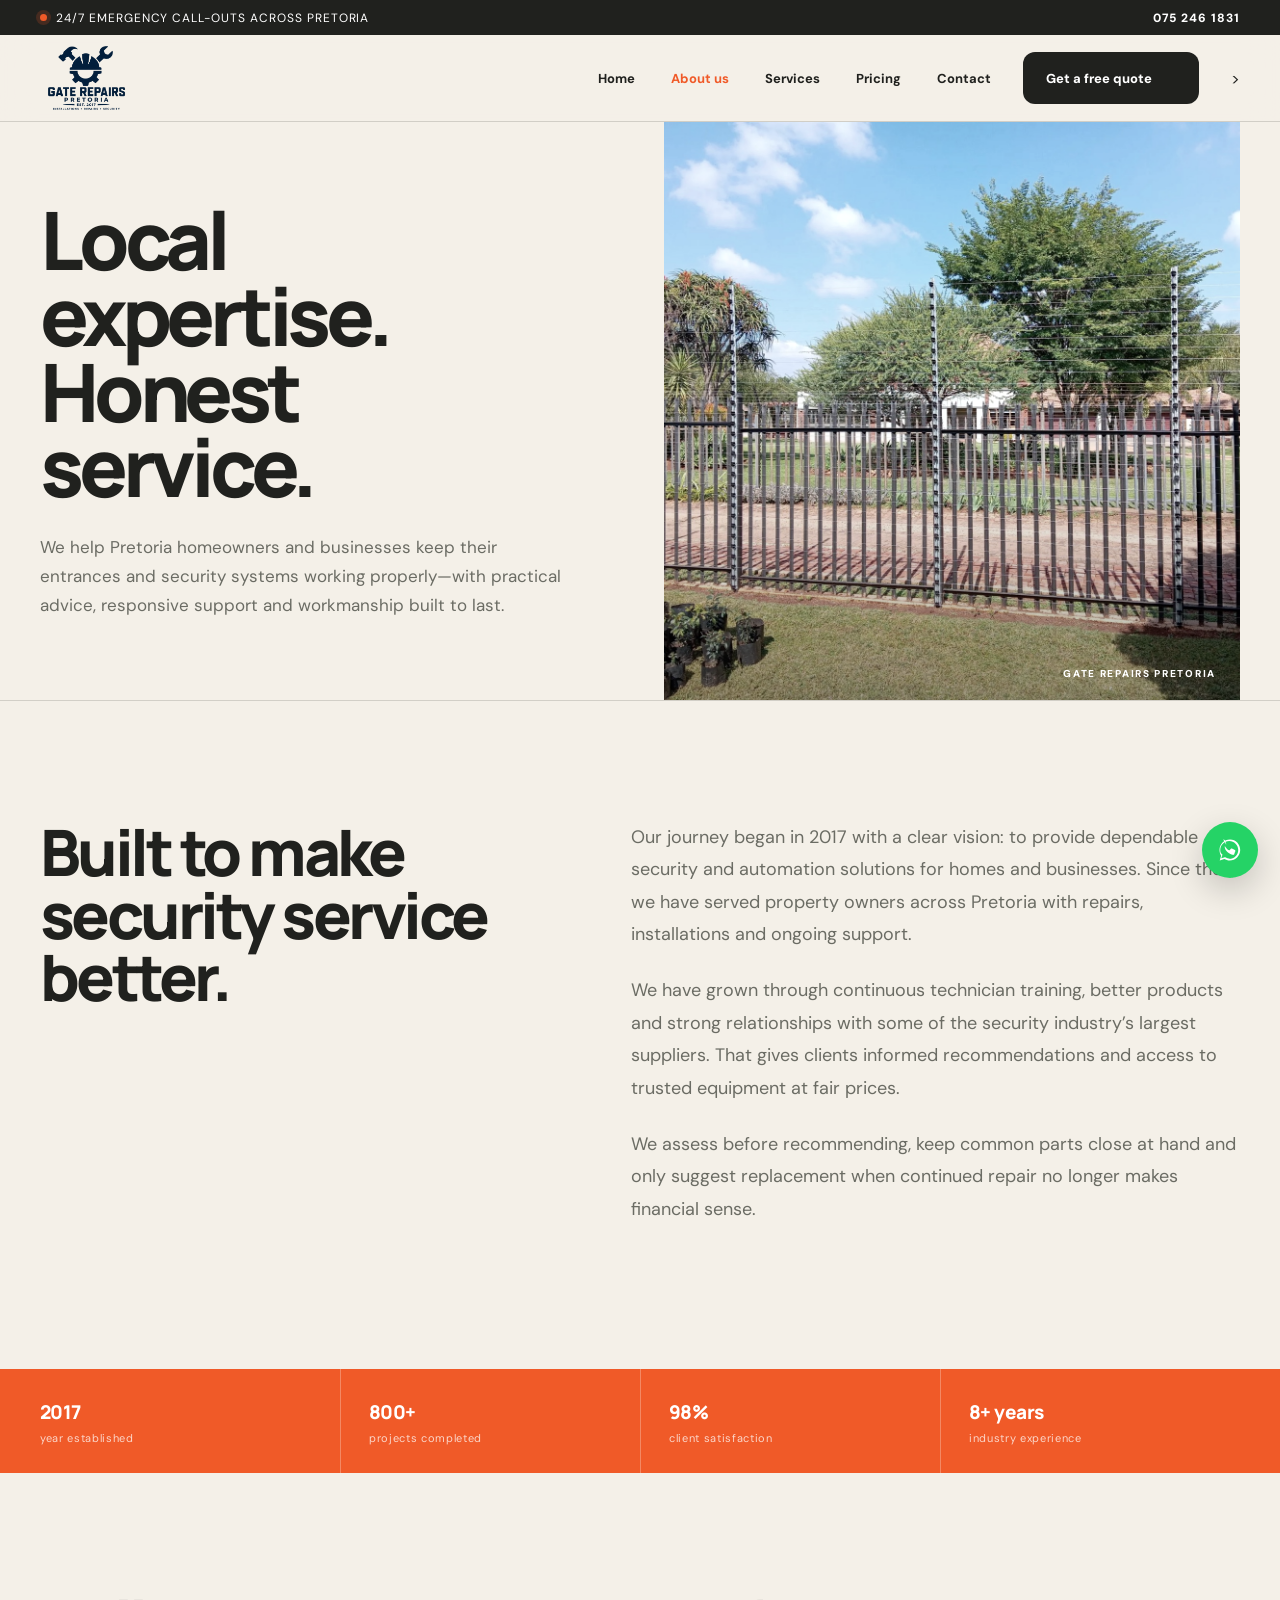
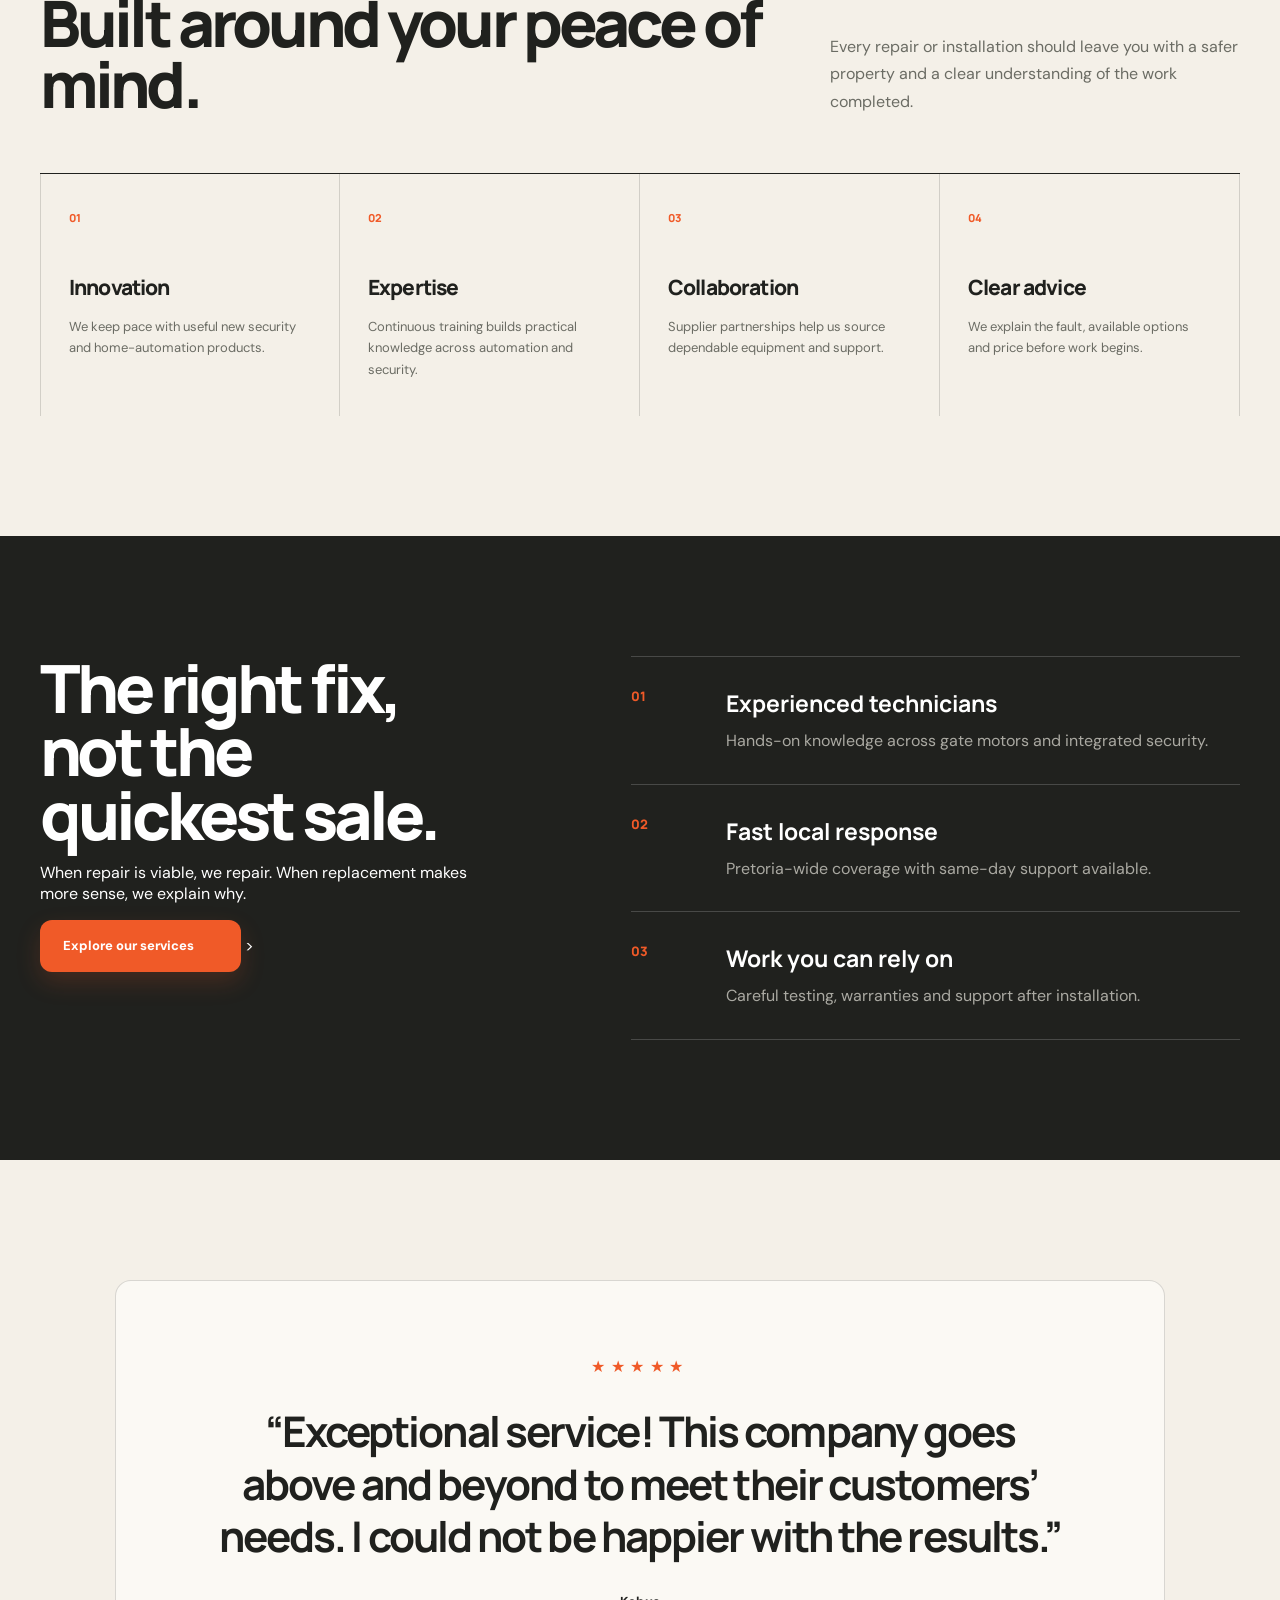
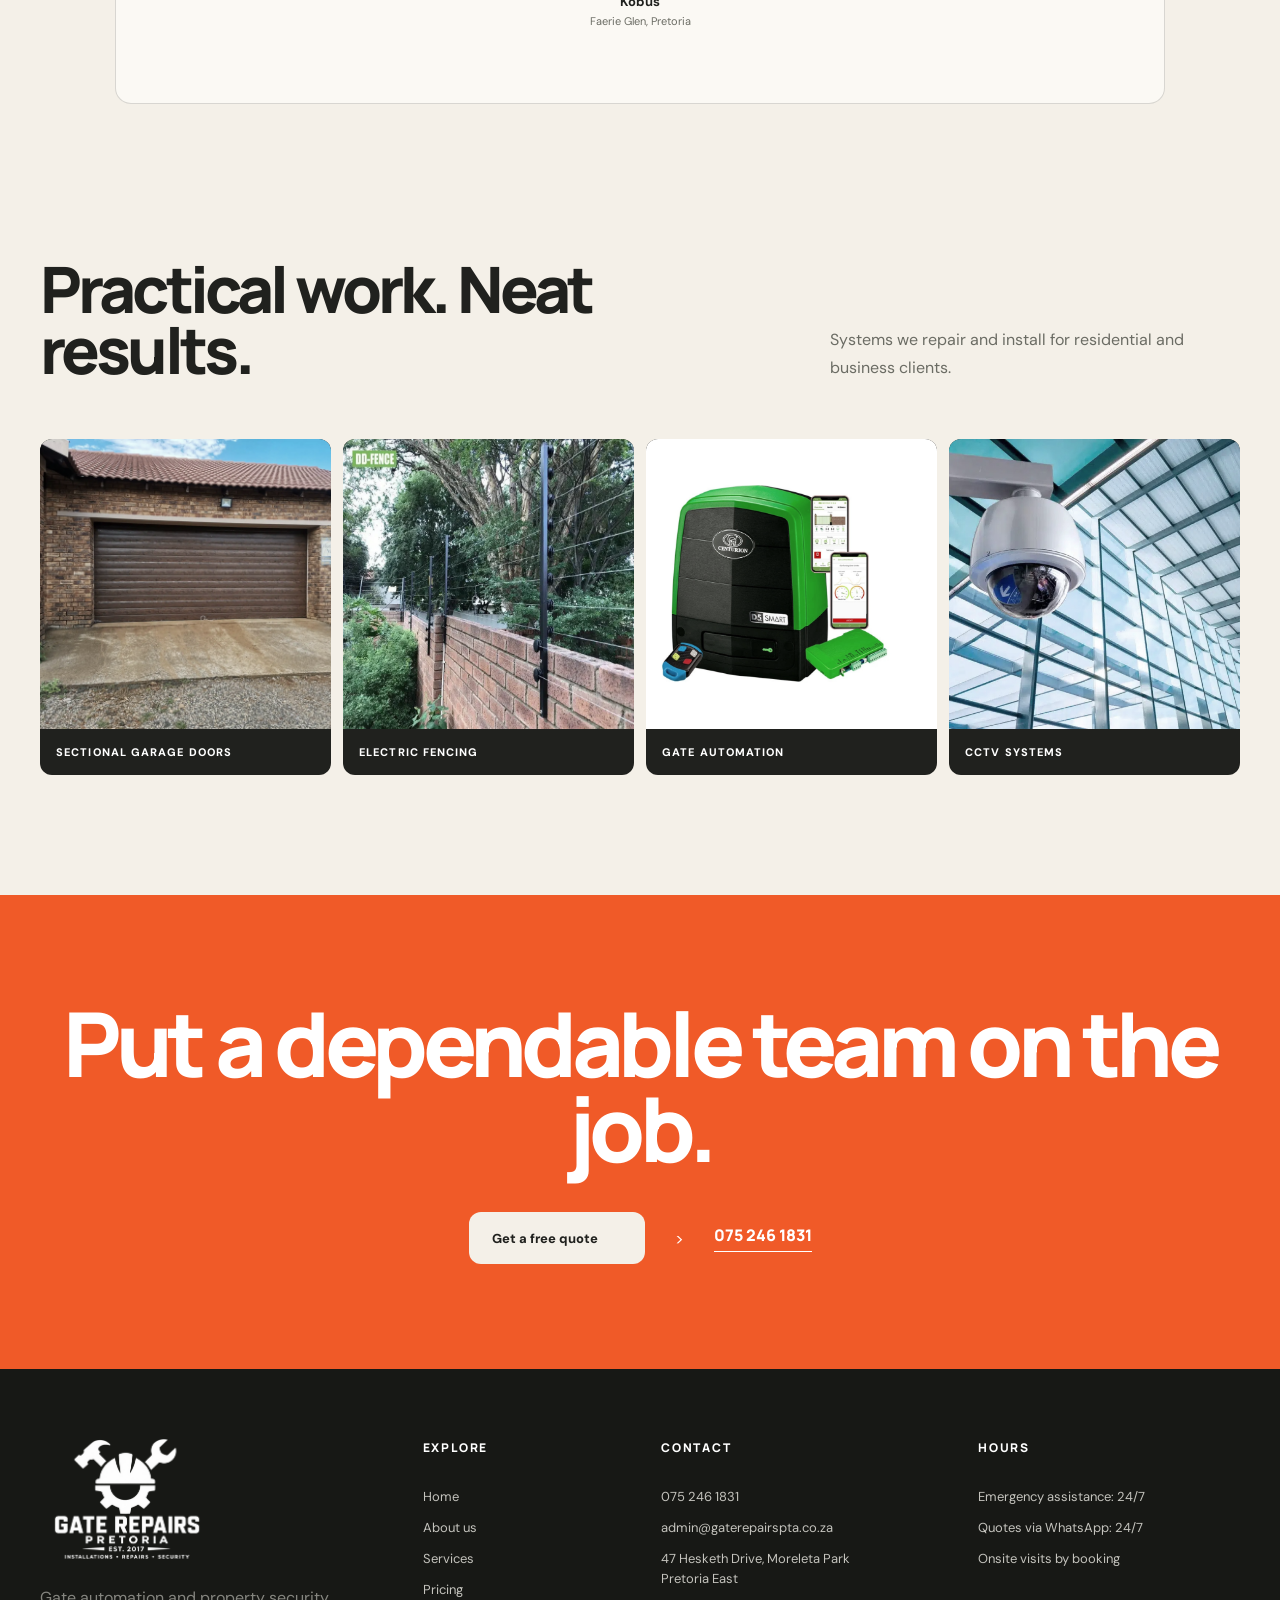
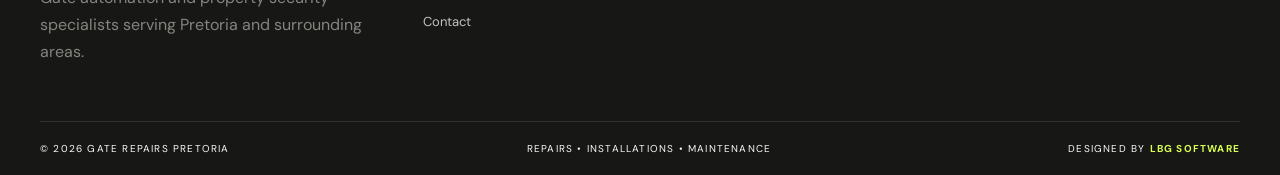
==== commit ba5c1001: "update" ====
--- a/about.html
+++ b/about.html
@@ -16,7 +16,7 @@
     <meta name="twitter:card" content="summary" />
     <meta name="twitter:title" content="About Gate Repairs Pretoria" />
     <meta name="twitter:description" content="Learn about our team of experienced security and gate automation specialists." />
-    <link rel="preconnect" href="https://fonts.googleapis.com" />
+    <link rel="preconnect" href="https://fonts.googleapis.co.za" />
     <link rel="preconnect" href="https://fonts.gstatic.com" crossorigin />
     <link href="https://fonts.googleapis.com/css2?family=DM+Sans:wght@400;500;600;700&amp;family=Manrope:wght@600;700;800&amp;display=swap" rel="stylesheet" />
     <link rel="stylesheet" href="styles.css" />
@@ -50,7 +50,7 @@
           href="https://wa.me/27752461831?text=Hi%20Gate%20Repairs%20Pretoria%2C%20I%20would%20like%20a%20free%20quote."
           target="_blank"
           rel="noreferrer"
-          >Get a free quote <span>↗</span></a
+          >Get a free quote <span></a>
         >
         <details class="mobile-menu">
           <summary aria-label="Open navigation">
@@ -175,7 +175,7 @@
               sense, we explain why.
             </p>
             <a class="button button-orange" href="services.html"
-              >Explore our services <span>→</span></a
+              >Explore our services <span></a>
             >
           </div>
           <ol class="steps">
@@ -273,7 +273,7 @@
               href="https://wa.me/27752461831?text=Hi%20Gate%20Repairs%20Pretoria%2C%20I%20would%20like%20a%20free%20quote."
               target="_blank"
               rel="noreferrer"
-              >Get a free quote <span>↗</span></a
+              >Get a free quote <span></a>
             ><a class="cta-call" href="tel:+27752461831">075 246 1831</a>
           </div>
         </div>
@@ -314,7 +314,7 @@
       <div class="shell footer-bottom">
         <span>© <span data-year></span> Gate Repairs Pretoria</span
         ><span>Repairs • Installations • Maintenance</span
-        ><span>Designed by <a href="https://lbgsoftware.com" target="_blank" rel="noreferrer">LBG Software</a></span>
+        ><span>Designed by <a href="https://lbgsoftware.co.za" target="_blank" rel="noreferrer">LBG Software</a></span>
       </div>
     </footer>
     <a
